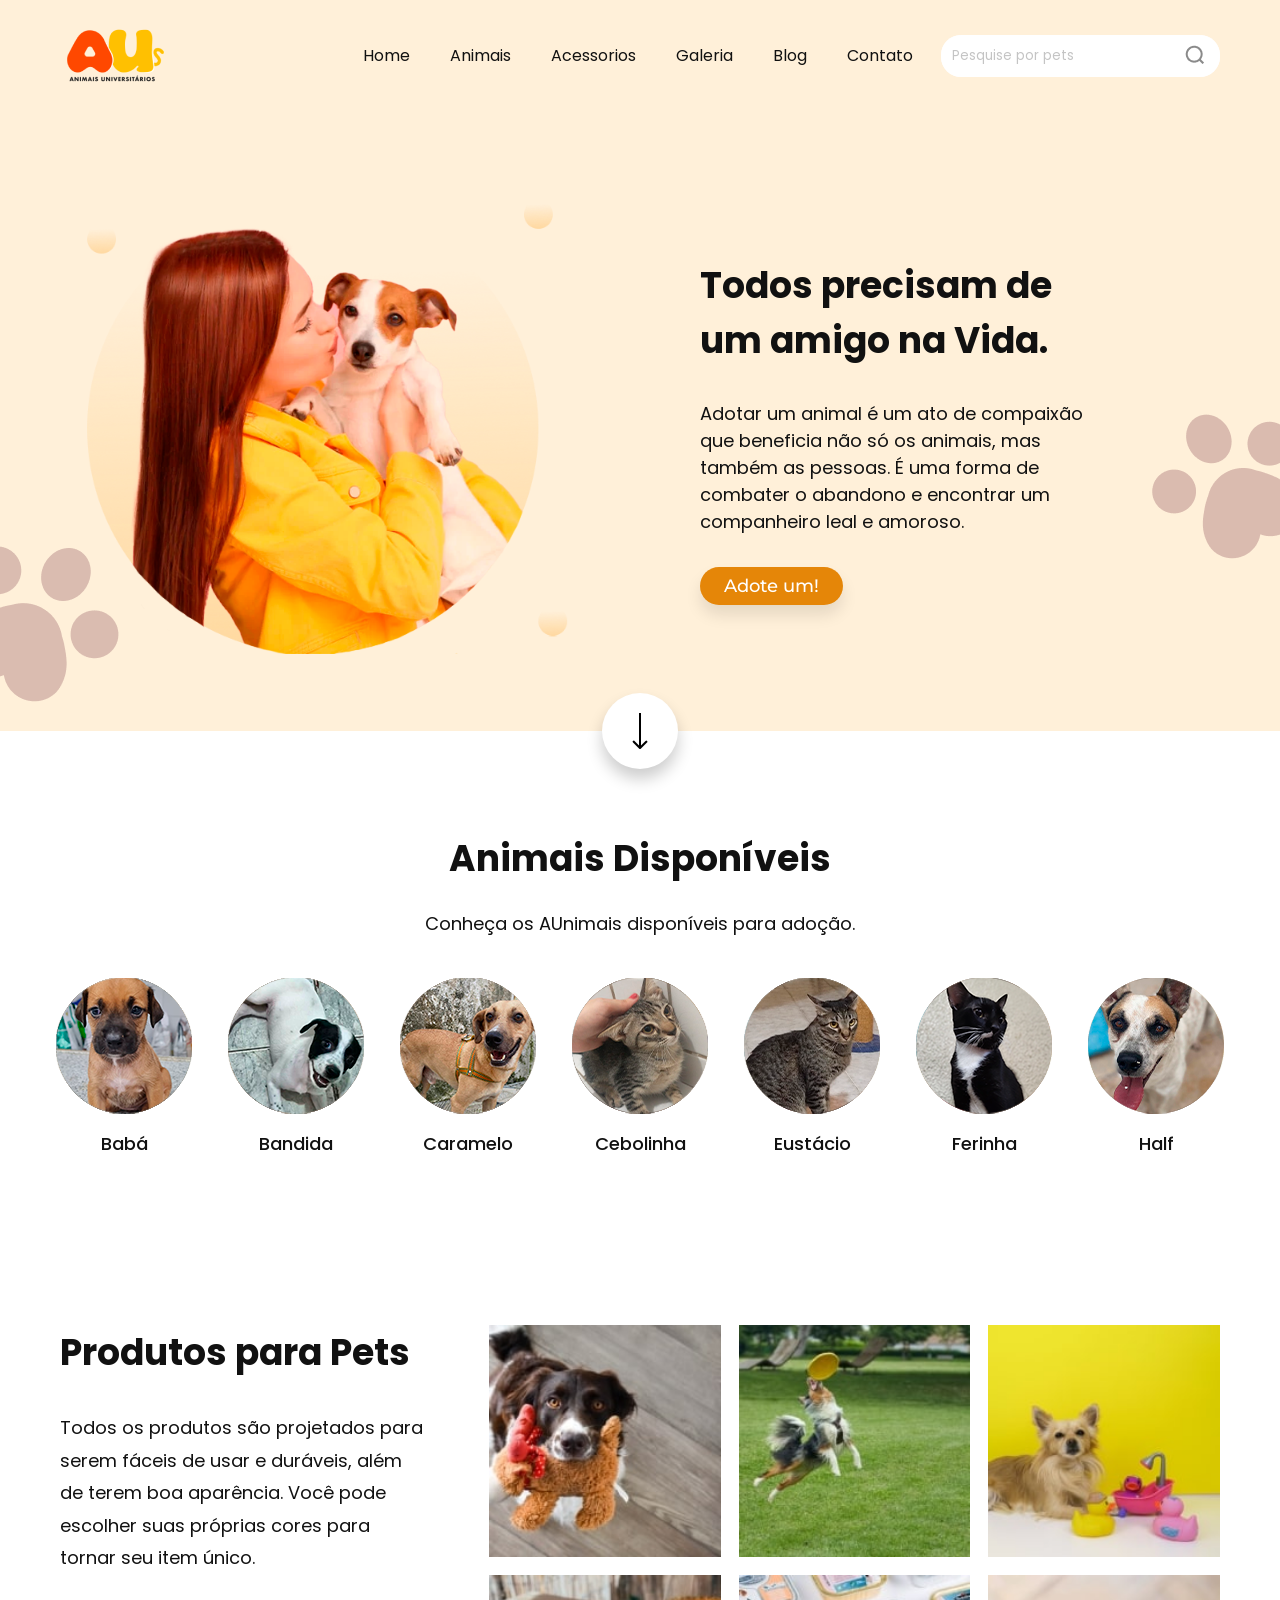
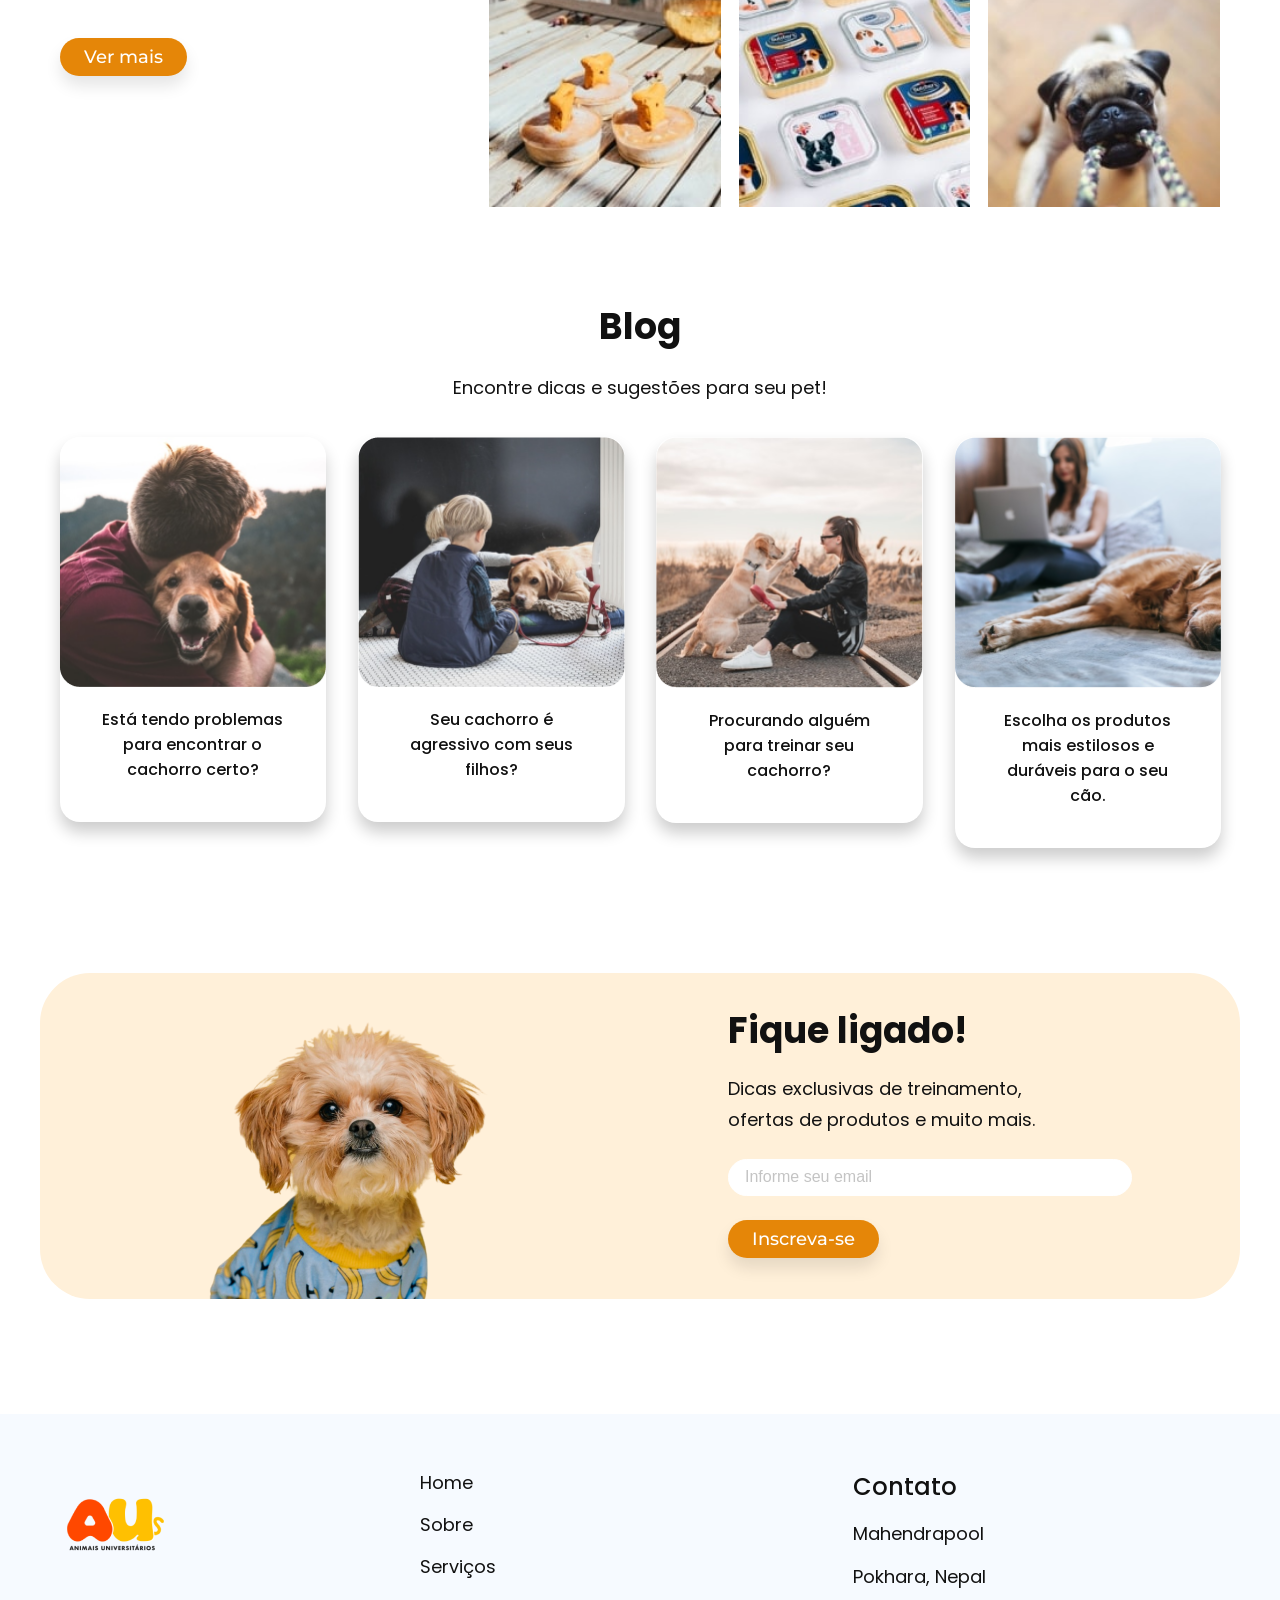
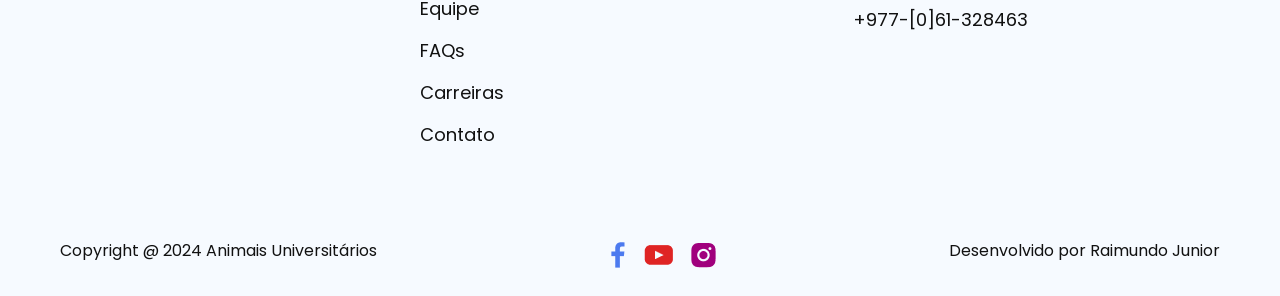
==== index.html @ ea96d827 "subindo site" ====
<!DOCTYPE html>
<html lang="pt-br">

<head>
  <meta charset="UTF-8">
  <meta name="viewport" content="width=device-width, initial-scale=1.0">
  <link rel="stylesheet" href="https://cdnjs.cloudflare.com/ajax/libs/animate.css/4.1.1/animate.min.css" />
  <link rel="preconnect" href="https://fonts.googleapis.com">
  <link rel="preconnect" href="https://fonts.gstatic.com" crossorigin>
  <link href="https://fonts.googleapis.com/css2?family=Poppins:wght@400;500;700&display=swap" rel="stylesheet">
  <link href="https://fonts.googleapis.com/css2?family=Montserrat:wght@500&display=swap" rel="stylesheet">
  <link rel="stylesheet" href="css/style.css">
  <title>AU - Animais Universitarios</title>
</head>

<body>
  <header class="header-bg">
    <div class="header container">
      <a href="">
        <img title="Imagem formato PNG" src="./images/au 1.png" alt="">
      </a>
      <nav class="menu">
        <ul>
          <li class="pr"><a href="http://">Home</a></li>
          <li class="pr"><a href="#animais-lista">Animais</a></li>
          <li class="pr"><a href="#produtos">Acessorios</a></li>
          <li class="pr"><a href="./paginas/galeria.html">Galeria</a></li>
          <li class="pr"><a href="#blog">Blog</a></li>
          <li class=" pr"><a href="#email">Contato</a></li>
        </ul>
        <div class="pesquisa">
          <form action="">
            <input class="pr" type="text" name="pesquisa" placeholder="Pesquise por pets">
          </form>
        </div>
      </nav>

    </div>
  </header>

  <main class="introducao-bg">
    <div class="introducao container">
      <picture>
        <img title="Imagem formato PNG" src="./images/dog1.png" alt="">
      </picture>
      <div class="introducao-conteudo">
        <h1 class="pb">Todos precisam de um amigo na Vida.</h1>
        <p class="pr">Adotar um animal é um ato de compaixão que beneficia não só os animais, mas também as pessoas. É uma forma de combater o abandono e encontrar um companheiro leal e amoroso.
        </p>
        <button class="botao">Adote um!</button>
      </div>
    </div>
    <img title="Imagem formato PNG" class="imagem-decorativa img1" src="./images/pata-esquerda.png" alt="">
    <img title="Imagem formato PNG" class="imagem-decorativa img2" src="./images/pata-direita.png" alt="">

    <div class="seta">
      <img src="./images/seta.png" alt="">
    </div>
  </main>

  <article id="animais-lista" class="animais-lista">
    <h2 class="pb">Animais Disponíveis</h2>
    <p class="pr">Conheça os AUnimais disponíveis para adoção.</p>
    <ul class="animais-lista-itens">
      <li class="hvr-grow">
        <img title="Imagem formato PNG" src="./images/animais/baba.png" alt="">
        <p class="pm">Babá</p>
      </li>
      <li class="hvr-grow">
        <img title="Imagem formato PNG" src="./images/animais/bandida.png" alt="">
        <p class="pm">Bandida</p>
      </li>
      <li class="hvr-grow">
        <img title="Imagem formato PNG" src="./images/animais/caramelo.png" alt="">
        <p class="pm">Caramelo</p>
      </li>
      <li class="hvr-grow">
        <img title="Imagem formato PNG" src="./images/animais/cebolinha.png" alt="">
        <p class="pm">Cebolinha</p>
      </li>
      <li class="hvr-grow">
        <img title="Imagem formato PNG" src="./images/animais/eustacio.png" alt="">
        <p class="pm">Eustácio</p>
      </li>
      <li class="hvr-grow">
        <img title="Imagem formato PNG" src="./images/animais/ferinha.png" alt="">
        <p class="pm">Ferinha</p>
      </li>
      <li class="hvr-grow">
        <img title="Imagem formato PNG" src="./images/animais/half.png" alt="">
        <p class="pm">Half</p>
      </li>
    </ul>
  </article>

  <article id="produtos" class="produtos container">
    <div class="produtos-conteudo">
      <h2 class="pb">Produtos para Pets</h2>
      <p class="pr">
        Todos os produtos são projetados para serem fáceis de usar e duráveis, além de terem boa aparência. Você pode escolher suas próprias cores para tornar seu item único.</p>
      <button class="botao">Ver mais</button>
    </div>
    <div class="produtos-imagens">
      <ul>
        <li><img title="Imagem formato JPG" src="./images/produtos/produto1.jpg" alt=""></li>
        <li><img title="Imagem formato JPG" src="./images/produtos/produto2.jpg" alt=""></li>
        <li><img title="Imagem formato JPG" src="./images/produtos/produto3.jpg" alt=""></li>
        <li><img title="Imagem formato JPG" src="./images/produtos/produto4.jpg" alt=""></li>
        <li><img title="Imagem formato JPG" src="./images/produtos/produto5.jpg" alt=""></li>
        <li><img title="Imagem formato JPG" src="./images/produtos/produto6.jpg" alt=""></li>
      </ul>
    </div>
  </article>

  <section id="blog" class="blog container">
    <h2 class="pb">Blog</h2>
    <p class="pr">Encontre dicas e sugestões para seu pet!</p>
    <ul class="blog-itens">
      <li class="hvr-grow"><img title="Imagem formato PNG" src="./images/blog/blog1.png" alt="">
        <p class="pm">
          Está tendo problemas para encontrar o cachorro certo?</p>
      </li>
      <li class="hvr-grow"><img title="Imagem formato PNG" src="./images/blog/blog2.png" alt="">
        <p class="pm">Seu cachorro é agressivo com seus filhos?</p>
      </li>
      <li class="hvr-grow"><img title="Imagem formato PNG" src="./images/blog/blog3.png" alt="">
        <p class="pm">Procurando alguém para treinar seu cachorro?</p>
      </li>
      <li class="hvr-grow"><img title="Imagem formato PNG" src="./images/blog/blog4.png" alt="">
        <p class="pm">Escolha os produtos mais estilosos e duráveis ​​para o seu cão.</p>
      </li>
    </ul>
  </section>

  <section id="email" class="email container">
    <div class="email-conteudo">
      <div class="email-imagem">
        <img title="Imagem formato PNG" src="./images/dog-email.png" alt="">
      </div>
      <div class="email-cadastro">
        <h2 class="pb">
          Fique ligado!</h2>
        <p class="pr">Dicas exclusivas de treinamento, ofertas de produtos e muito mais.</p>
        <input type="email" name="" id="" placeholder="Informe seu email">
        <button class="botao">Inscreva-se</button>
      </div>
    </div>
  </section>

  <footer class="footer-bg">
    <div class="footer container">
      <div class="footer-conteudo">
        <a href="./"><img title="Imagem formato PNG" src="./images/au 1.png" alt=""></a>
        <div class="informacoes">
          <ul class="pr">
            <li><a href="">Home</a></li>
            <li><a href="">Sobre</a></li>
            <li><a href="">Serviços</a></li>
            <li><a href="">Equipe</a></li>
            <li><a href="">FAQs</a></li>
            <li><a href="">Carreiras</a></li>
            <li><a href="">Contato</a></li>
          </ul>
        </div>
        <div class="contato">
          <h2 class="pm">Contato</h2>
          <ul class="pr">
            <li>
              <p>Mahendrapool</p>
            </li>
            <li>
              <p>Pokhara, Nepal</p>
            </li>
            <li>
              <p>+977-[0]61-328463</p>
            </li>
          </ul>
        </div>
      </div>
      <div class="footer-dados">
        <p class="pr">Copyright @ 2024 Animais Universitários</p>
        <ul>
          <li><a href="https://www.facebook.com/animaisuniversitarios/" target="_blank"><img title="Imagem formato PNG" src="./images/redes/facebook.png" alt=""></a></li>
          <li><a href="https://www.youtube.com/watch?v=iiWk2BZzDz4" target="_blank"><img title="Imagem formato PNG" src="./images/redes/youtube.png" alt=""></a></li>
          <li><a href="https://www.instagram.com/animaisuniversitarios/?hl=pt-br" target="_blank"><img title="Imagem formato PNG" src="./images/redes/instagram.png" alt=""></a></li>
        </ul>
        <p class="pr">Desenvolvido por <a href="https://github.com/juniorod99/">Raimundo Junior</a></p>
      </div>
    </div>
  </footer>

</body>

</html>
---- css/style.css ----
@import "./global/header.css";
@import "./global/global.css";
@import "./global/footer.css";
@import "./utilidades/tipografia.css";
@import "./utilidades/componentes.css";
@import "./home/introducao.css";
@import "./animais/animais-lista.css";
@import "./home/produtos.css";
@import "./home/blog.css";
@import "./home/email.css";
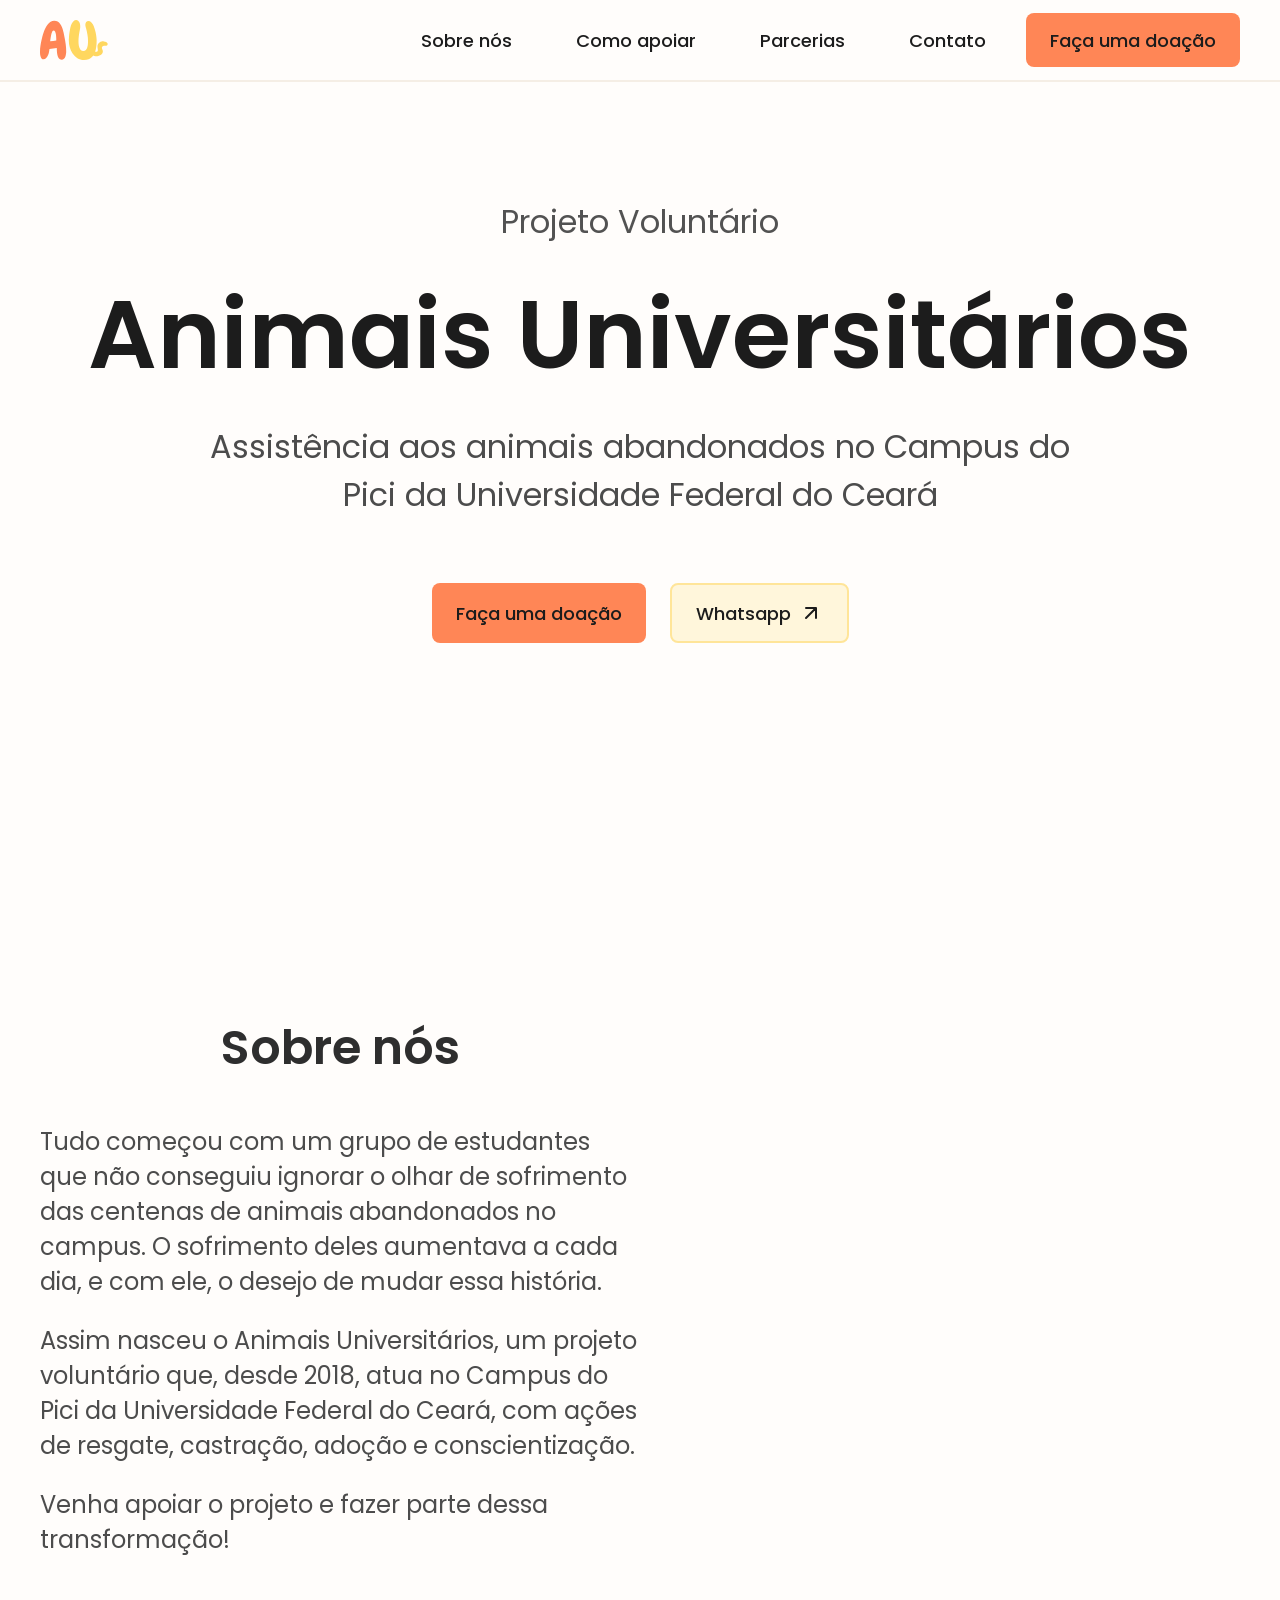
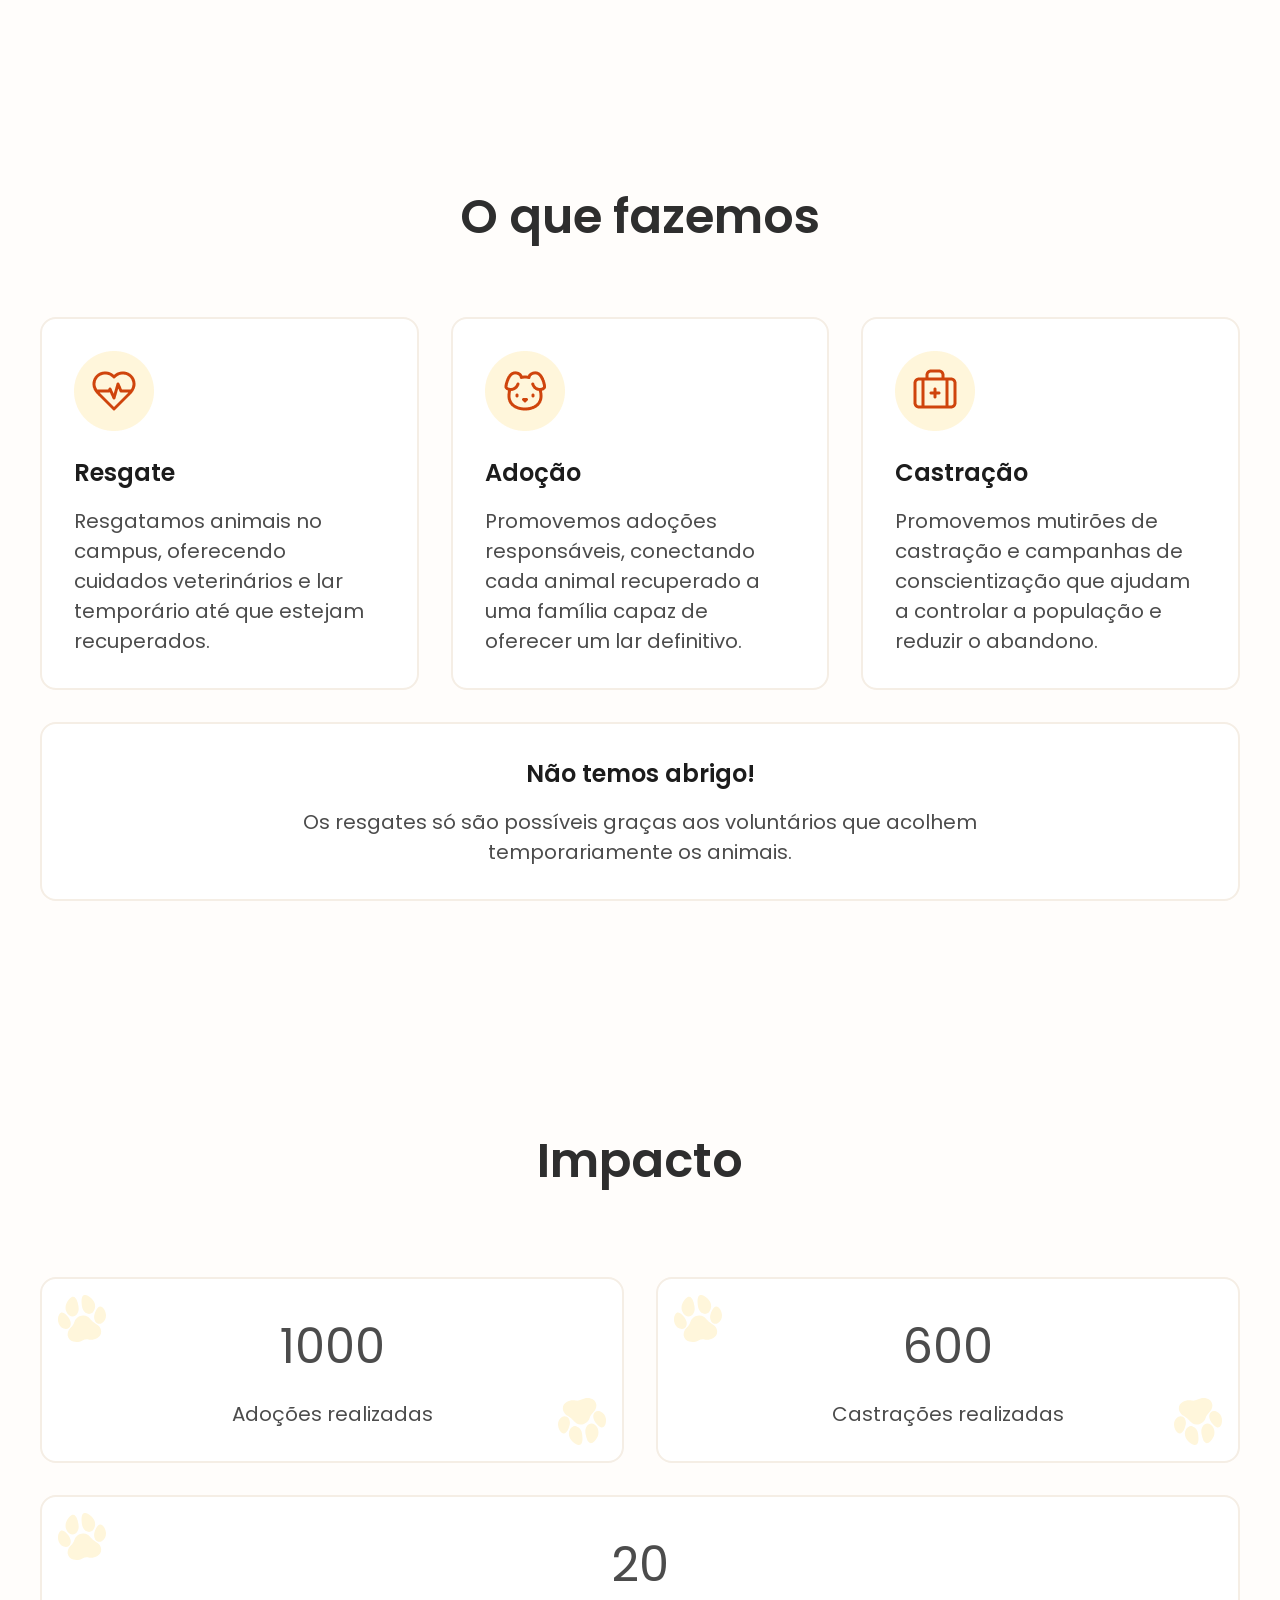
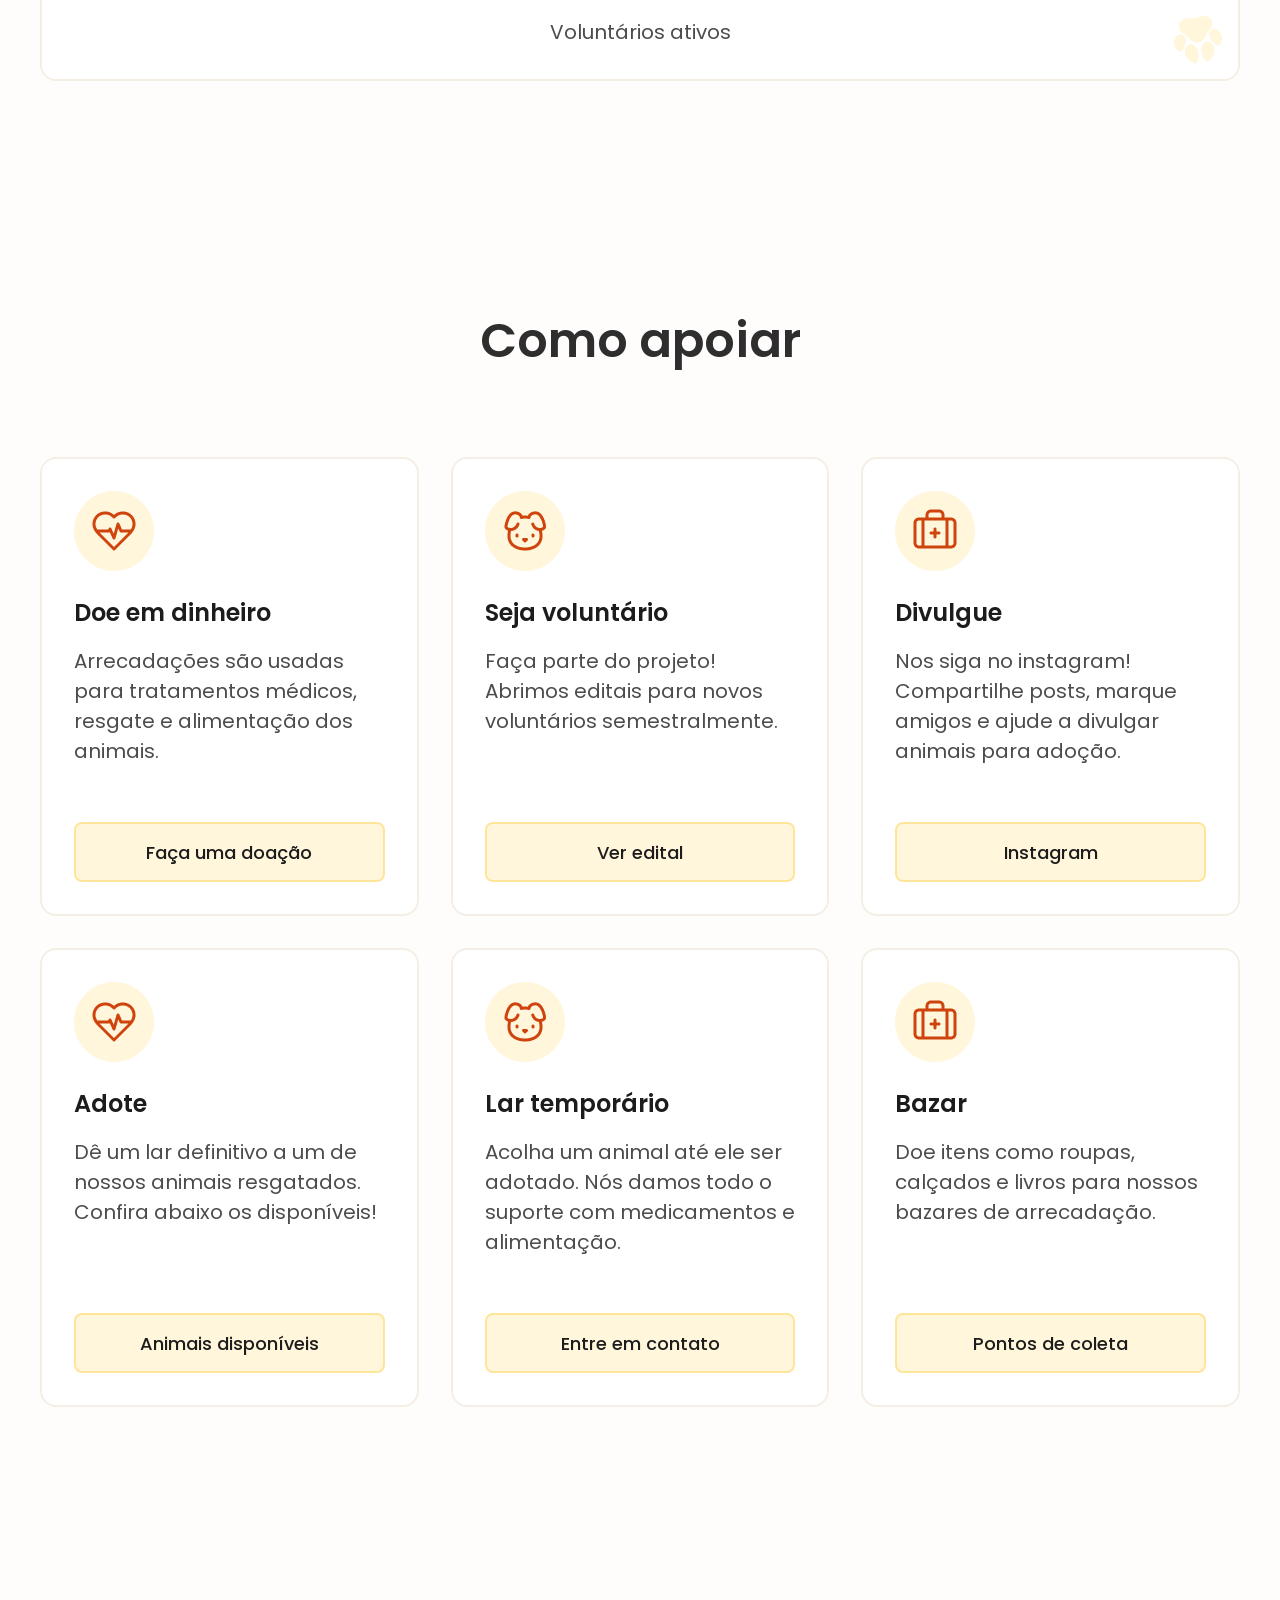
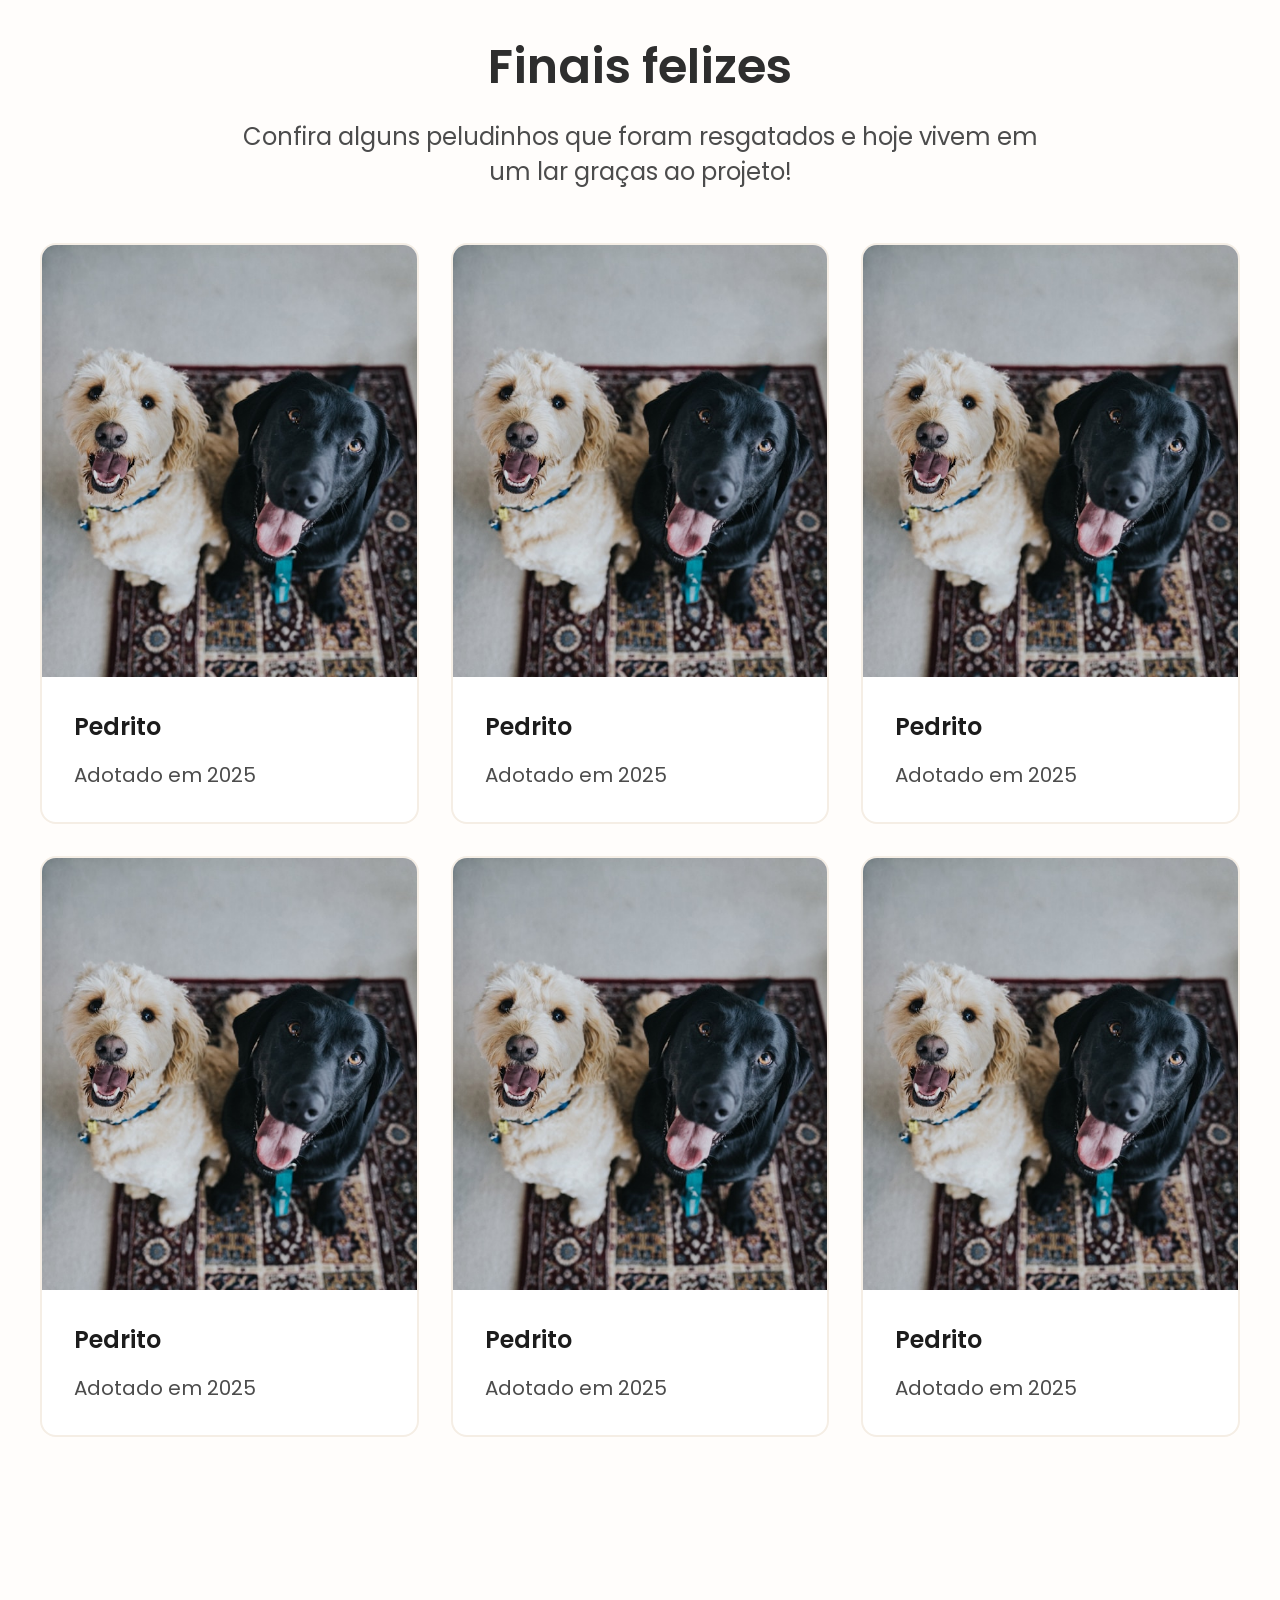
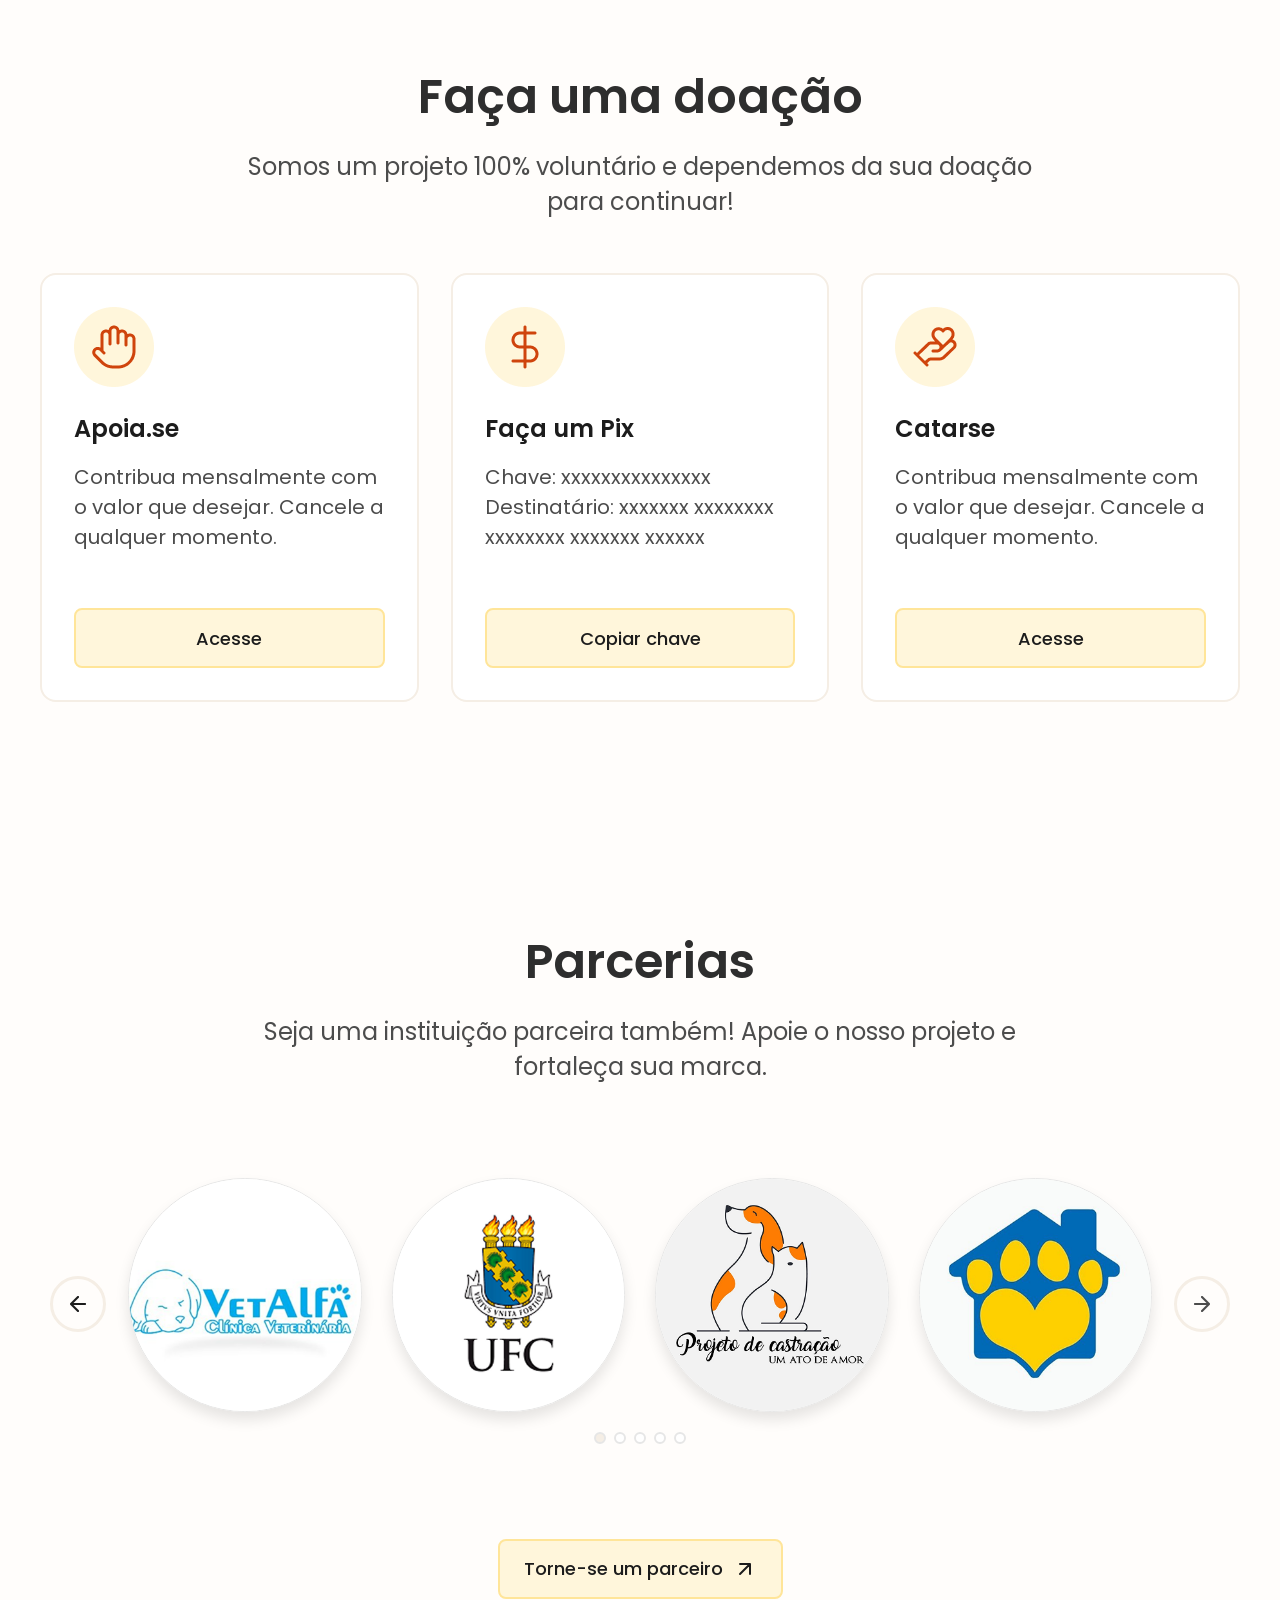
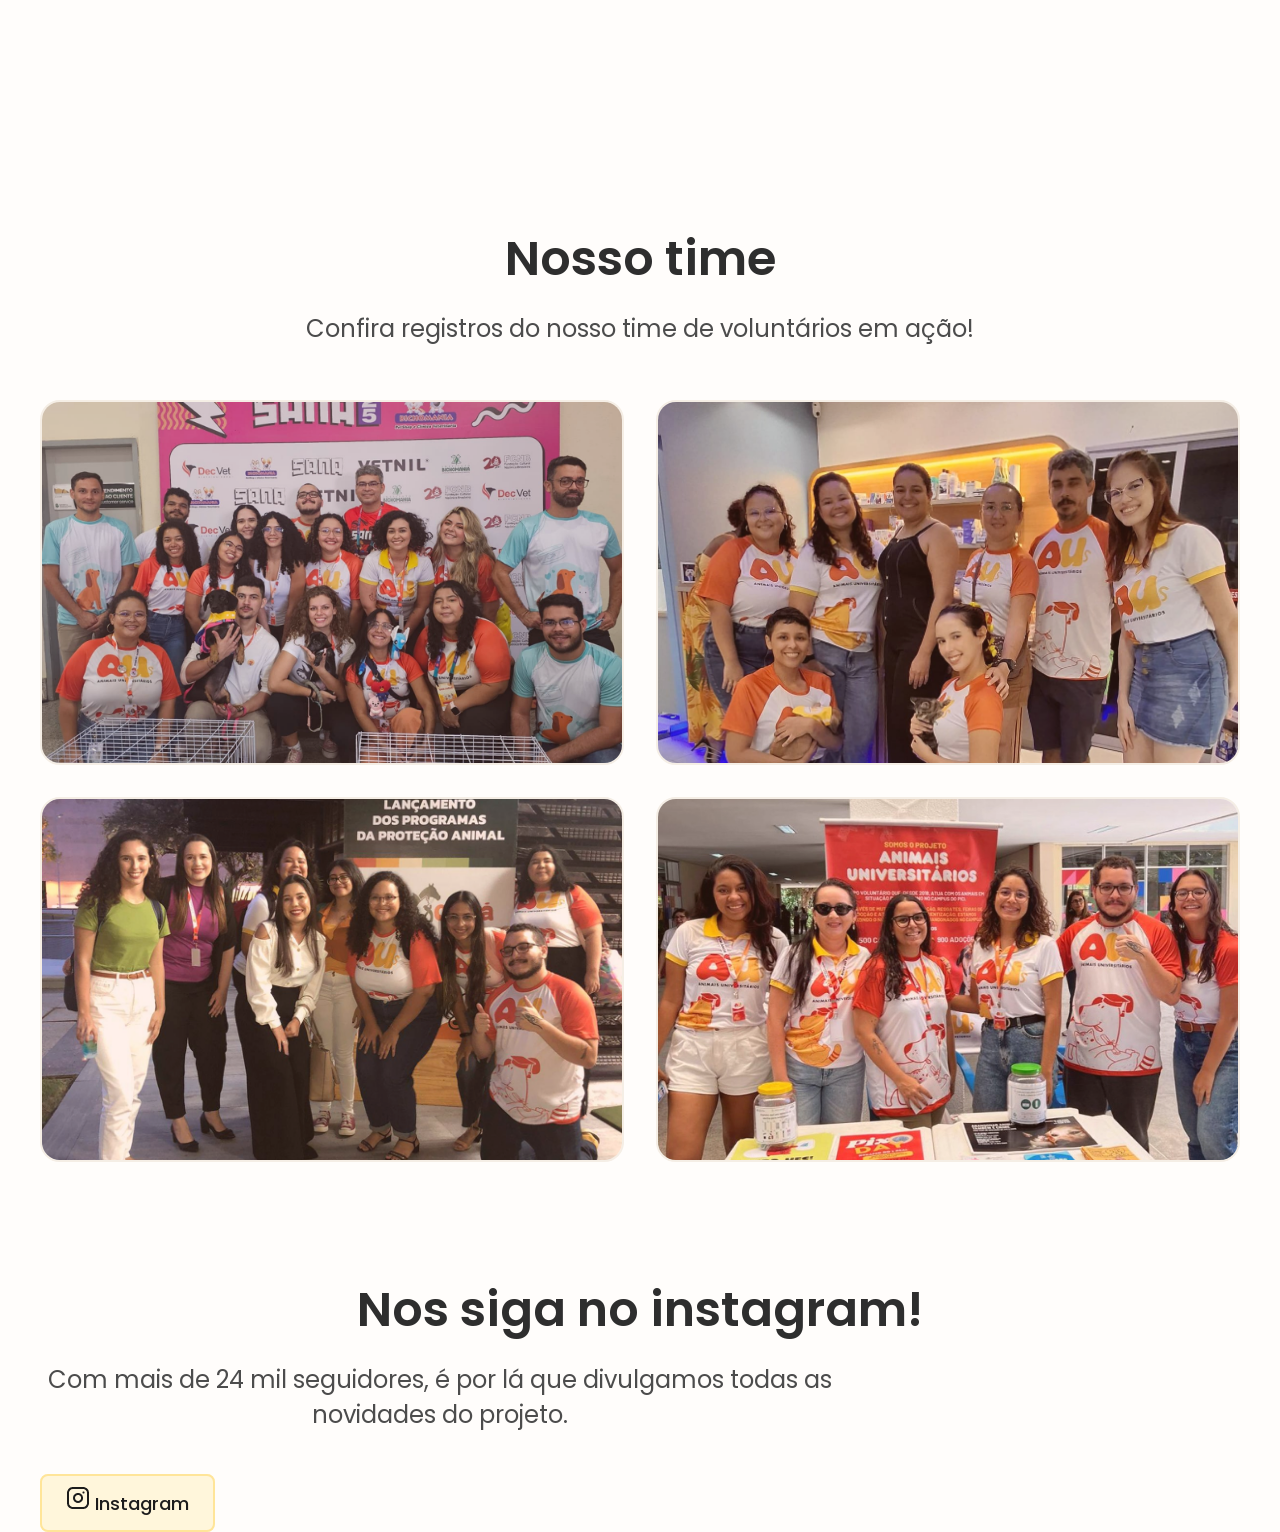
==== commit 77f124ce: "Primeiro commit" ====
--- a/index.html
+++ b/index.html
@@ -1,194 +1,472 @@
-<!DOCTYPE html>
-<html lang="pt-br">
-
-<head>
-  <meta charset="UTF-8">
-  <meta name="viewport" content="width=device-width, initial-scale=1.0">
-  <link rel="stylesheet" href="https://cdnjs.cloudflare.com/ajax/libs/animate.css/4.1.1/animate.min.css" />
-  <link rel="preconnect" href="https://fonts.googleapis.com">
-  <link rel="preconnect" href="https://fonts.gstatic.com" crossorigin>
-  <link href="https://fonts.googleapis.com/css2?family=Poppins:wght@400;500;700&display=swap" rel="stylesheet">
-  <link href="https://fonts.googleapis.com/css2?family=Montserrat:wght@500&display=swap" rel="stylesheet">
-  <link rel="stylesheet" href="css/style.css">
-  <title>AU - Animais Universitarios</title>
-</head>
-
-<body>
-  <header class="header-bg">
-    <div class="header container">
-      <a href="">
-        <img title="Imagem formato PNG" src="./images/au 1.png" alt="">
-      </a>
-      <nav class="menu">
-        <ul>
-          <li class="pr"><a href="http://">Home</a></li>
-          <li class="pr"><a href="#animais-lista">Animais</a></li>
-          <li class="pr"><a href="#produtos">Acessorios</a></li>
-          <li class="pr"><a href="./paginas/galeria.html">Galeria</a></li>
-          <li class="pr"><a href="#blog">Blog</a></li>
-          <li class=" pr"><a href="#email">Contato</a></li>
-        </ul>
-        <div class="pesquisa">
-          <form action="">
-            <input class="pr" type="text" name="pesquisa" placeholder="Pesquise por pets">
-          </form>
-        </div>
-      </nav>
-
-    </div>
-  </header>
-
-  <main class="introducao-bg">
-    <div class="introducao container">
-      <picture>
-        <img title="Imagem formato PNG" src="./images/dog1.png" alt="">
-      </picture>
-      <div class="introducao-conteudo">
-        <h1 class="pb">Todos precisam de um amigo na Vida.</h1>
-        <p class="pr">Adotar um animal é um ato de compaixão que beneficia não só os animais, mas também as pessoas. É uma forma de combater o abandono e encontrar um companheiro leal e amoroso.
-        </p>
-        <button class="botao">Adote um!</button>
-      </div>
-    </div>
-    <img title="Imagem formato PNG" class="imagem-decorativa img1" src="./images/pata-esquerda.png" alt="">
-    <img title="Imagem formato PNG" class="imagem-decorativa img2" src="./images/pata-direita.png" alt="">
-
-    <div class="seta">
-      <img src="./images/seta.png" alt="">
-    </div>
-  </main>
-
-  <article id="animais-lista" class="animais-lista">
-    <h2 class="pb">Animais Disponíveis</h2>
-    <p class="pr">Conheça os AUnimais disponíveis para adoção.</p>
-    <ul class="animais-lista-itens">
-      <li class="hvr-grow">
-        <img title="Imagem formato PNG" src="./images/animais/baba.png" alt="">
-        <p class="pm">Babá</p>
-      </li>
-      <li class="hvr-grow">
-        <img title="Imagem formato PNG" src="./images/animais/bandida.png" alt="">
-        <p class="pm">Bandida</p>
-      </li>
-      <li class="hvr-grow">
-        <img title="Imagem formato PNG" src="./images/animais/caramelo.png" alt="">
-        <p class="pm">Caramelo</p>
-      </li>
-      <li class="hvr-grow">
-        <img title="Imagem formato PNG" src="./images/animais/cebolinha.png" alt="">
-        <p class="pm">Cebolinha</p>
-      </li>
-      <li class="hvr-grow">
-        <img title="Imagem formato PNG" src="./images/animais/eustacio.png" alt="">
-        <p class="pm">Eustácio</p>
-      </li>
-      <li class="hvr-grow">
-        <img title="Imagem formato PNG" src="./images/animais/ferinha.png" alt="">
-        <p class="pm">Ferinha</p>
-      </li>
-      <li class="hvr-grow">
-        <img title="Imagem formato PNG" src="./images/animais/half.png" alt="">
-        <p class="pm">Half</p>
-      </li>
-    </ul>
-  </article>
-
-  <article id="produtos" class="produtos container">
-    <div class="produtos-conteudo">
-      <h2 class="pb">Produtos para Pets</h2>
-      <p class="pr">
-        Todos os produtos são projetados para serem fáceis de usar e duráveis, além de terem boa aparência. Você pode escolher suas próprias cores para tornar seu item único.</p>
-      <button class="botao">Ver mais</button>
-    </div>
-    <div class="produtos-imagens">
-      <ul>
-        <li><img title="Imagem formato JPG" src="./images/produtos/produto1.jpg" alt=""></li>
-        <li><img title="Imagem formato JPG" src="./images/produtos/produto2.jpg" alt=""></li>
-        <li><img title="Imagem formato JPG" src="./images/produtos/produto3.jpg" alt=""></li>
-        <li><img title="Imagem formato JPG" src="./images/produtos/produto4.jpg" alt=""></li>
-        <li><img title="Imagem formato JPG" src="./images/produtos/produto5.jpg" alt=""></li>
-        <li><img title="Imagem formato JPG" src="./images/produtos/produto6.jpg" alt=""></li>
-      </ul>
-    </div>
-  </article>
-
-  <section id="blog" class="blog container">
-    <h2 class="pb">Blog</h2>
-    <p class="pr">Encontre dicas e sugestões para seu pet!</p>
-    <ul class="blog-itens">
-      <li class="hvr-grow"><img title="Imagem formato PNG" src="./images/blog/blog1.png" alt="">
-        <p class="pm">
-          Está tendo problemas para encontrar o cachorro certo?</p>
-      </li>
-      <li class="hvr-grow"><img title="Imagem formato PNG" src="./images/blog/blog2.png" alt="">
-        <p class="pm">Seu cachorro é agressivo com seus filhos?</p>
-      </li>
-      <li class="hvr-grow"><img title="Imagem formato PNG" src="./images/blog/blog3.png" alt="">
-        <p class="pm">Procurando alguém para treinar seu cachorro?</p>
-      </li>
-      <li class="hvr-grow"><img title="Imagem formato PNG" src="./images/blog/blog4.png" alt="">
-        <p class="pm">Escolha os produtos mais estilosos e duráveis ​​para o seu cão.</p>
-      </li>
-    </ul>
-  </section>
-
-  <section id="email" class="email container">
-    <div class="email-conteudo">
-      <div class="email-imagem">
-        <img title="Imagem formato PNG" src="./images/dog-email.png" alt="">
-      </div>
-      <div class="email-cadastro">
-        <h2 class="pb">
-          Fique ligado!</h2>
-        <p class="pr">Dicas exclusivas de treinamento, ofertas de produtos e muito mais.</p>
-        <input type="email" name="" id="" placeholder="Informe seu email">
-        <button class="botao">Inscreva-se</button>
-      </div>
-    </div>
-  </section>
-
-  <footer class="footer-bg">
-    <div class="footer container">
-      <div class="footer-conteudo">
-        <a href="./"><img title="Imagem formato PNG" src="./images/au 1.png" alt=""></a>
-        <div class="informacoes">
-          <ul class="pr">
-            <li><a href="">Home</a></li>
-            <li><a href="">Sobre</a></li>
-            <li><a href="">Serviços</a></li>
-            <li><a href="">Equipe</a></li>
-            <li><a href="">FAQs</a></li>
-            <li><a href="">Carreiras</a></li>
-            <li><a href="">Contato</a></li>
-          </ul>
-        </div>
-        <div class="contato">
-          <h2 class="pm">Contato</h2>
-          <ul class="pr">
-            <li>
-              <p>Mahendrapool</p>
-            </li>
-            <li>
-              <p>Pokhara, Nepal</p>
-            </li>
-            <li>
-              <p>+977-[0]61-328463</p>
-            </li>
-          </ul>
-        </div>
-      </div>
-      <div class="footer-dados">
-        <p class="pr">Copyright @ 2024 Animais Universitários</p>
-        <ul>
-          <li><a href="https://www.facebook.com/animaisuniversitarios/" target="_blank"><img title="Imagem formato PNG" src="./images/redes/facebook.png" alt=""></a></li>
-          <li><a href="https://www.youtube.com/watch?v=iiWk2BZzDz4" target="_blank"><img title="Imagem formato PNG" src="./images/redes/youtube.png" alt=""></a></li>
-          <li><a href="https://www.instagram.com/animaisuniversitarios/?hl=pt-br" target="_blank"><img title="Imagem formato PNG" src="./images/redes/instagram.png" alt=""></a></li>
-        </ul>
-        <p class="pr">Desenvolvido por <a href="https://github.com/juniorod99/">Raimundo Junior</a></p>
-      </div>
-    </div>
-  </footer>
-
-</body>
-
-</html>+<!doctype html>
+<html lang="pt-br">
+  <head>
+    <meta charset="UTF-8" />
+    <meta name="viewport" content="width=device-width, initial-scale=1.0" />
+    <link rel="stylesheet" href="src/css/style.css" />
+    <link
+      rel="stylesheet"
+      href="https://cdn.jsdelivr.net/npm/swiper@11/swiper-bundle.min.css"
+    />
+    <title>AU Site</title>
+  </head>
+  <body>
+    <header id="header_bg">
+      <div class="header container">
+        <nav id="navbar">
+          <img src="src/images/logo.svg" alt="" />
+
+          <ul id="nav_list">
+            <li class="nav_item"><a href="">Sobre nós</a></li>
+            <li class="nav_item"><a href="">Como apoiar</a></li>
+            <li class="nav_item"><a href="">Parcerias</a></li>
+            <li class="nav_item"><a href="">Contato</a></li>
+            <li class="nav_item"><a href="">Faça uma doação</a></li>
+          </ul>
+
+          <button id="mobile_btn">
+            <span id="hamburguer"></span>
+          </button>
+        </nav>
+      </div>
+    </header>
+
+    <main id="content">
+      <section id="home">
+        <div id="cta">
+          <p class="subtitle">Projeto Voluntário</p>
+          <h1 class="cta_title">Animais Universitários</h1>
+          <p class="description">
+            Assistência aos animais abandonados no Campus do Pici da
+            Universidade Federal do Ceará
+          </p>
+
+          <div id="cta_buttons">
+            <a href="#" class="btn_default">Faça uma doação</a>
+            <a href="#" class="btn_default v2">
+              <span>Whatsapp</span>
+              <img src="src/images/arrow-up-right.svg" alt="" />
+            </a>
+          </div>
+        </div>
+      </section>
+
+      <section id="about">
+        <div class="container">
+          <div id="about_content">
+            <h2 class="section_title">Sobre nós</h2>
+            <div>
+              <p>
+                Tudo começou com um grupo de estudantes que não conseguiu
+                ignorar o olhar de sofrimento das centenas de animais
+                abandonados no campus. O sofrimento deles aumentava a cada dia,
+                e com ele, o desejo de mudar essa história.
+              </p>
+              <p>
+                Assim nasceu o Animais Universitários, um projeto voluntário
+                que, desde 2018, atua no Campus do Pici da Universidade Federal
+                do Ceará, com ações de resgate, castração, adoção e
+                conscientização.
+              </p>
+              <p>Venha apoiar o projeto e fazer parte dessa transformação!</p>
+            </div>
+          </div>
+          <div id="about_image">
+            <img src="src/images/cat.png" alt="" />
+          </div>
+        </div>
+      </section>
+
+      <section id="services">
+        <div class="container services_content">
+          <h2 class="section_title">O que fazemos</h2>
+
+          <div class="cards">
+            <div class="card">
+              <img class="card_icon" src="src/images/heart.png" alt="" />
+              <h4>Resgate</h4>
+              <p>
+                Resgatamos animais no campus, oferecendo cuidados veterinários e
+                lar temporário até que estejam recuperados.
+              </p>
+            </div>
+
+            <div class="card">
+              <img class="card_icon" src="src/images/animal.png" alt="" />
+              <h4>Adoção</h4>
+              <p>
+                Promovemos adoções responsáveis, conectando cada animal
+                recuperado a uma família capaz de oferecer um lar definitivo.
+              </p>
+            </div>
+
+            <div class="card">
+              <img class="card_icon" src="src/images/bag.png" alt="" />
+              <h4>Castração</h4>
+              <p>
+                Promovemos mutirões de castração e campanhas de conscientização
+                que ajudam a controlar a população e reduzir o abandono.
+              </p>
+            </div>
+          </div>
+
+          <div class="services_disclaimer">
+            <h4>Não temos abrigo!</h4>
+            <p>
+              Os resgates só são possíveis graças aos voluntários que acolhem
+              temporariamente os animais.
+            </p>
+          </div>
+        </div>
+      </section>
+
+      <section id="data">
+        <div class="container">
+          <div id="data_content">
+            <h2 class="section_title">Impacto</h2>
+
+            <div class="cards data_cards">
+              <div class="card data_card">
+                <span class="data_number">1000</span>
+                <p>Adoções realizadas</p>
+                <img class="paw_1" src="src/images/paw.svg" alt="" />
+                <img class="paw_2" src="src/images/paw.svg" alt="" />
+              </div>
+
+              <div class="card data_card">
+                <span class="data_number">600</span>
+                <p>Castrações realizadas</p>
+                <img class="paw_1" src="src/images/paw.svg" alt="" />
+                <img class="paw_2" src="src/images/paw.svg" alt="" />
+              </div>
+
+              <div class="card data_card">
+                <span class="data_number">20</span>
+                <p>Voluntários ativos</p>
+                <img class="paw_1" src="src/images/paw.svg" alt="" />
+                <img class="paw_2" src="src/images/paw.svg" alt="" />
+              </div>
+            </div>
+          </div>
+        </div>
+      </section>
+
+      <section id="support">
+        <div class="container">
+          <div id="support_content">
+            <h2 class="section_title">Como apoiar</h2>
+
+            <div class="support_cards">
+              <div class="cards">
+                <div class="card">
+                  <img class="card_icon" src="src/images/heart.png" alt="" />
+                  <h4>Doe em dinheiro</h4>
+                  <p>
+                    Arrecadações são usadas para tratamentos médicos, resgate e
+                    alimentação dos animais.
+                  </p>
+                  <a href="#" class="btn_default v2 btn_full">
+                    <span>Faça uma doação</span>
+                  </a>
+                </div>
+
+                <div class="card">
+                  <img class="card_icon" src="src/images/animal.png" alt="" />
+                  <h4>Seja voluntário</h4>
+                  <p>
+                    Faça parte do projeto! Abrimos editais para novos
+                    voluntários semestralmente.
+                  </p>
+                  <a href="#" class="btn_default v2 btn_full">
+                    <span>Ver edital</span>
+                  </a>
+                </div>
+
+                <div class="card">
+                  <img class="card_icon" src="src/images/bag.png" alt="" />
+                  <h4>Divulgue</h4>
+                  <p>
+                    Nos siga no instagram! Compartilhe posts, marque amigos e
+                    ajude a divulgar animais para adoção.
+                  </p>
+                  <a href="#" class="btn_default v2 btn_full">
+                    <span>Instagram</span>
+                  </a>
+                </div>
+              </div>
+              <div class="cards">
+                <div class="card">
+                  <img class="card_icon" src="src/images/heart.png" alt="" />
+                  <h4>Adote</h4>
+                  <p>
+                    Dê um lar definitivo a um de nossos animais resgatados.
+                    Confira abaixo os disponíveis!
+                  </p>
+                  <a href="#" class="btn_default v2 btn_full">
+                    <span>Animais disponíveis</span>
+                  </a>
+                </div>
+
+                <div class="card">
+                  <img class="card_icon" src="src/images/animal.png" alt="" />
+                  <h4>Lar temporário</h4>
+                  <p>
+                    Acolha um animal até ele ser adotado. Nós damos todo o
+                    suporte com medicamentos e alimentação.
+                  </p>
+                  <a href="#" class="btn_default v2 btn_full">
+                    <span>Entre em contato</span>
+                  </a>
+                </div>
+
+                <div class="card">
+                  <img class="card_icon" src="src/images/bag.png" alt="" />
+                  <h4>Bazar</h4>
+                  <p>
+                    Doe itens como roupas, calçados e livros para nossos bazares
+                    de arrecadação.
+                  </p>
+                  <a href="#" class="btn_default v2 btn_full">
+                    <span>Pontos de coleta</span>
+                  </a>
+                </div>
+              </div>
+            </div>
+          </div>
+        </div>
+      </section>
+
+      <section id="adoptions">
+        <div class="container">
+          <div id="adoptions_content">
+            <h2 class="section_title">Finais felizes</h2>
+
+            <p class="section_subtitle">
+              Confira alguns peludinhos que foram resgatados e hoje vivem em um
+              lar graças ao projeto!
+            </p>
+
+            <div class="adoption_cards">
+              <div class="cards">
+                <div class="card">
+                  <img class="card_img" src="./src/images/img.jpg" alt="" />
+                  <div class="card_text">
+                    <h4>Pedrito</h4>
+                    <p>Adotado em 2025</p>
+                  </div>
+                </div>
+
+                <div class="card">
+                  <img class="card_img" src="./src/images/img.jpg" alt="" />
+                  <div class="card_text">
+                    <h4>Pedrito</h4>
+                    <p>Adotado em 2025</p>
+                  </div>
+                </div>
+
+                <div class="card">
+                  <img class="card_img" src="./src/images/img.jpg" alt="" />
+                  <div class="card_text">
+                    <h4>Pedrito</h4>
+                    <p>Adotado em 2025</p>
+                  </div>
+                </div>
+              </div>
+
+              <div class="cards">
+                <div class="card">
+                  <img class="card_img" src="./src/images/img.jpg" alt="" />
+                  <div class="card_text">
+                    <h4>Pedrito</h4>
+                    <p>Adotado em 2025</p>
+                  </div>
+                </div>
+
+                <div class="card">
+                  <img class="card_img" src="./src/images/img.jpg" alt="" />
+                  <div class="card_text">
+                    <h4>Pedrito</h4>
+                    <p>Adotado em 2025</p>
+                  </div>
+                </div>
+
+                <div class="card">
+                  <img class="card_img" src="./src/images/img.jpg" alt="" />
+                  <div class="card_text">
+                    <h4>Pedrito</h4>
+                    <p>Adotado em 2025</p>
+                  </div>
+                </div>
+              </div>
+            </div>
+          </div>
+        </div>
+      </section>
+
+      <section id="donation">
+        <div class="container">
+          <div id="donation_content">
+            <h2 class="section_title">Faça uma doação</h2>
+            <p class="section_subtitle">
+              Somos um projeto 100% voluntário e dependemos da sua doação para
+              continuar!
+            </p>
+            <div class="donation_cards">
+              <div class="cards">
+                <div class="card">
+                  <img class="card_icon" src="src/images/apoiase.png" alt="" />
+                  <h4>Apoia.se</h4>
+                  <p>
+                    Contribua mensalmente com o valor que desejar. Cancele a
+                    qualquer momento.
+                  </p>
+                  <a href="#" class="btn_default v2 btn_full">
+                    <span>Acesse</span>
+                  </a>
+                </div>
+
+                <div class="card">
+                  <img class="card_icon" src="src/images/pix.png" alt="" />
+                  <h4>Faça um Pix</h4>
+                  <p>
+                    Chave: xxxxxxxxxxxxxxx <br />
+                    Destinatário: xxxxxxx xxxxxxxx xxxxxxxx xxxxxxx xxxxxx
+                  </p>
+                  <a href="#" class="btn_default v2 btn_full">
+                    <span>Copiar chave</span>
+                  </a>
+                </div>
+
+                <div class="card">
+                  <img class="card_icon" src="src/images/catarse.png" alt="" />
+                  <h4>Catarse</h4>
+                  <p>
+                    Contribua mensalmente com o valor que desejar. Cancele a
+                    qualquer momento.
+                  </p>
+                  <a href="#" class="btn_default v2 btn_full">
+                    <span>Acesse</span>
+                  </a>
+                </div>
+              </div>
+            </div>
+          </div>
+        </div>
+      </section>
+
+      <section id="partners">
+        <div class="container">
+          <div id="partners_content">
+            <h2 class="section_title">Parcerias</h2>
+            <p class="section_subtitle">
+              Seja uma instituição parceira também! Apoie o nosso projeto e
+              fortaleça sua marca.
+            </p>
+
+            <div class="swiper partners_swiper">
+              <div class="swiper-wrapper">
+                <div class="swiper-slide partner_slide">
+                  <img
+                    class="slide_image"
+                    src="./src/images/partners/alfa.png"
+                    alt=""
+                  />
+                </div>
+                <div class="swiper-slide partner_slide">
+                  <img
+                    class="slide_image"
+                    src="./src/images/partners/ufc.png"
+                    alt=""
+                  />
+                </div>
+                <div class="swiper-slide partner_slide">
+                  <img
+                    class="slide_image"
+                    src="./src/images/partners/castração.png"
+                    alt=""
+                  />
+                </div>
+                <div class="swiper-slide partner_slide">
+                  <img
+                    class="slide_image"
+                    src="./src/images/partners/patinhas.png"
+                    alt=""
+                  />
+                </div>
+                <div class="swiper-slide partner_slide">
+                  <img
+                    class="slide_image"
+                    src="./src/images/partners/patinhas.png"
+                    alt=""
+                  />
+                </div>
+              </div>
+
+              <div class="swiper-button-next swiper_button"></div>
+              <div class="swiper-button-prev swiper_button"></div>
+
+              <div class="swiper-pagination"></div>
+            </div>
+
+            <div class="partners_cta">
+              <a href="#" class="btn_default v2">
+                <span>Torne-se um parceiro</span>
+                <img src="src/images/arrow-up-right.svg" alt="" />
+              </a>
+            </div>
+          </div>
+        </div>
+      </section>
+
+      <section id="team">
+        <div class="container">
+          <div class="team_content">
+            <h2 class="section_title">Nosso time</h2>
+            <p class="section_subtitle">
+              Confira registros do nosso time de voluntários em ação!
+            </p>
+
+            <div class="team_galery">
+              <div class="galery_item">
+                <img src="./src/images/galery/img1.png" alt="" />
+              </div>
+
+              <div class="galery_item">
+                <img src="./src/images/galery/img2.png" alt="" />
+              </div>
+
+              <div class="galery_item">
+                <img src="./src/images/galery/img3.png" alt="" />
+              </div>
+
+              <div class="galery_item">
+                <img src="./src/images/galery/img4.png" alt="" />
+              </div>
+            </div>
+          </div>
+        </div>
+      </section>
+
+      <section id="follow">
+        <div class="container">
+          <div class="follow_content">
+            <h2 class="section_title">Nos siga no instagram!</h2>
+            <p class="section_subtitle">
+              Com mais de 24 mil seguidores, é por lá que divulgamos todas as
+              novidades do projeto.
+            </p>
+
+            <a href="#" class="btn_default v2">
+              <img src="src/images/icons/instagram.png" alt="" />
+              <span>Instagram</span>
+            </a>
+          </div>
+        </div>
+      </section>
+    </main>
+
+    <script defer src="./src/js/script.js"></script>
+    <script src="https://cdn.jsdelivr.net/npm/swiper@11/swiper-bundle.min.js"></script>
+    <script defer src="./src/js/swiper.js"></script>
+  </body>
+</html>
--- a/src/css/style.css
+++ b/src/css/style.css
@@ -0,0 +1,124 @@
+@import url("https://fonts.googleapis.com/css2?family=Poppins:ital,wght@0,100;0,200;0,300;0,400;0,500;0,600;0,700;0,800;0,900;1,100;1,200;1,300;1,400;1,500;1,600;1,700;1,800;1,900&display=swap");
+@import url("header.css ");
+@import url("home.css");
+@import url("about.css");
+@import url("services.css");
+@import url("data.css");
+@import url("support.css");
+@import url("adoptions.css");
+@import url("donation.css");
+@import url("partners.css");
+@import url("team.css");
+
+:root {
+  --primary-1: #cf440c;
+  --primary-2: #f36b34;
+  --primary-3: #ff8656;
+  --primary-4: #ffb69a;
+  --primary-5: #ffdbcc;
+
+  --secondary-1: #ffd75f;
+  --secondary-2: #ffe599;
+  --secondary-3: #ffedb8;
+  --secondary-4: #fff6db;
+
+  --dark-1: #1c1c1c;
+  --dark-2: #4c4c4c;
+  --dark-3: #b5b5b5;
+  --dark-4: #e6e6e6;
+  --dark-5: #ededed;
+
+  --neutral-1: #f5eee5;
+  --neutral-2: #fffdfb;
+  --neutral-3: #ffffff;
+}
+
+* {
+  font-family: "Poppins", sans-serif;
+  margin: 0;
+  padding: 0;
+  box-sizing: border-box;
+}
+
+html {
+  scroll-behavior: smooth;
+}
+
+body {
+  background-color: var(--neutral-2);
+}
+
+button {
+  background-color: transparent;
+  border: none;
+  cursor: pointer;
+}
+
+.container {
+  max-width: 1440px;
+  padding-left: 40px;
+  padding-right: 40px;
+  box-sizing: border-box;
+  margin-left: auto;
+  margin-right: auto;
+}
+
+.btn_default {
+  background-color: #ccc;
+  padding: 14.5px 24px;
+  border-radius: 8px;
+  font-size: 1.125rem;
+  font-weight: 500;
+  text-decoration: none;
+  color: var(--dark-1);
+  background-color: var(--primary-3);
+  transition: 0.3s;
+}
+
+.btn_default:hover {
+  background-color: var(--primary-2);
+}
+
+.btn_default.v2 {
+  background-color: var(--secondary-4);
+  border: 2px solid var(--secondary-2);
+}
+
+.btn_default.v2:hover {
+  background-color: var(--secondary-3);
+  border-color: var(--secondary-1);
+}
+
+.btn_full {
+  width: 100%;
+  text-align: center;
+  margin-top: auto;
+}
+
+.section_title {
+  font-size: 3rem;
+  font-weight: 600;
+  color: #2e2e2e;
+  margin-bottom: 16px;
+  text-align: center;
+}
+
+.section_subtitle {
+  margin-bottom: 54px;
+  max-width: 800px;
+  font-size: 24px;
+  font-weight: 400;
+  color: var(--dark-2);
+  text-align: center;
+}
+
+@media screen and (max-width: 600px) {
+  .container {
+    padding-left: 20px;
+    padding-right: 20px;
+  }
+
+  .title {
+    font-size: 2rem;
+  }
+}
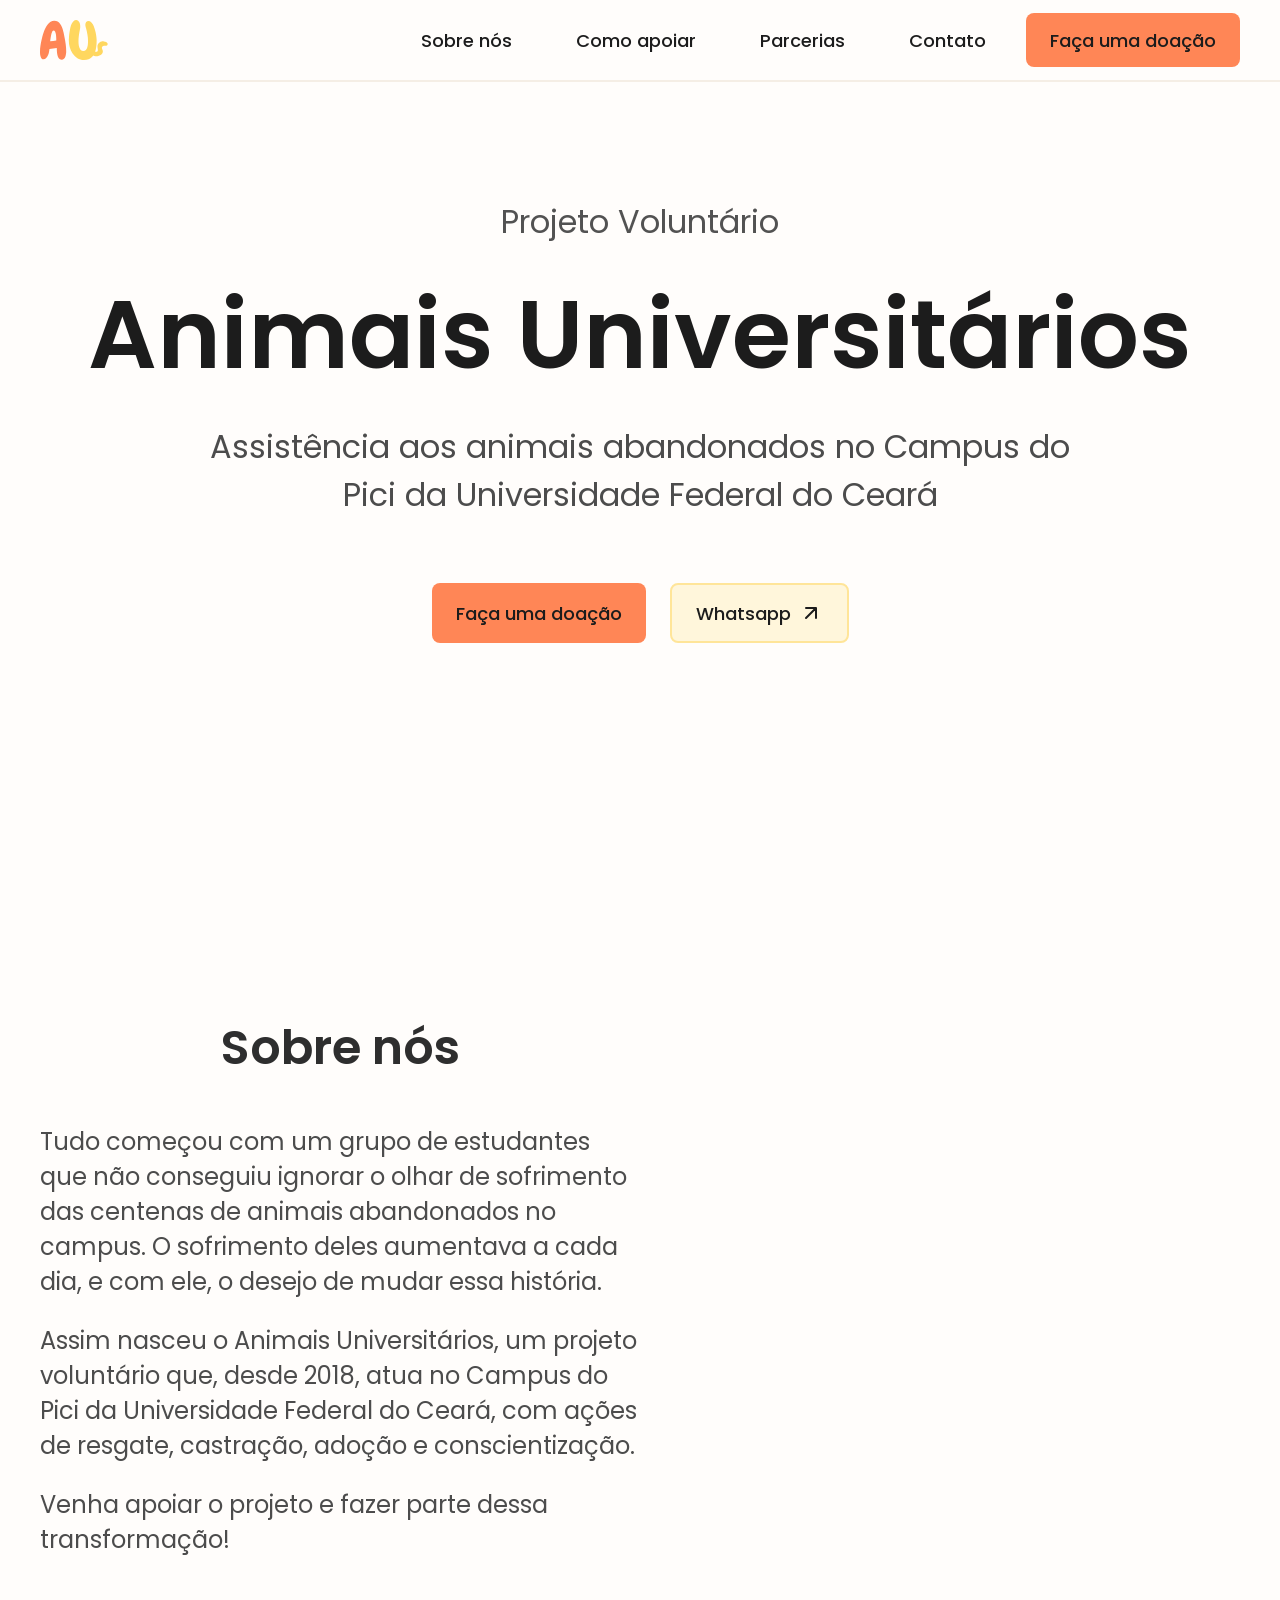
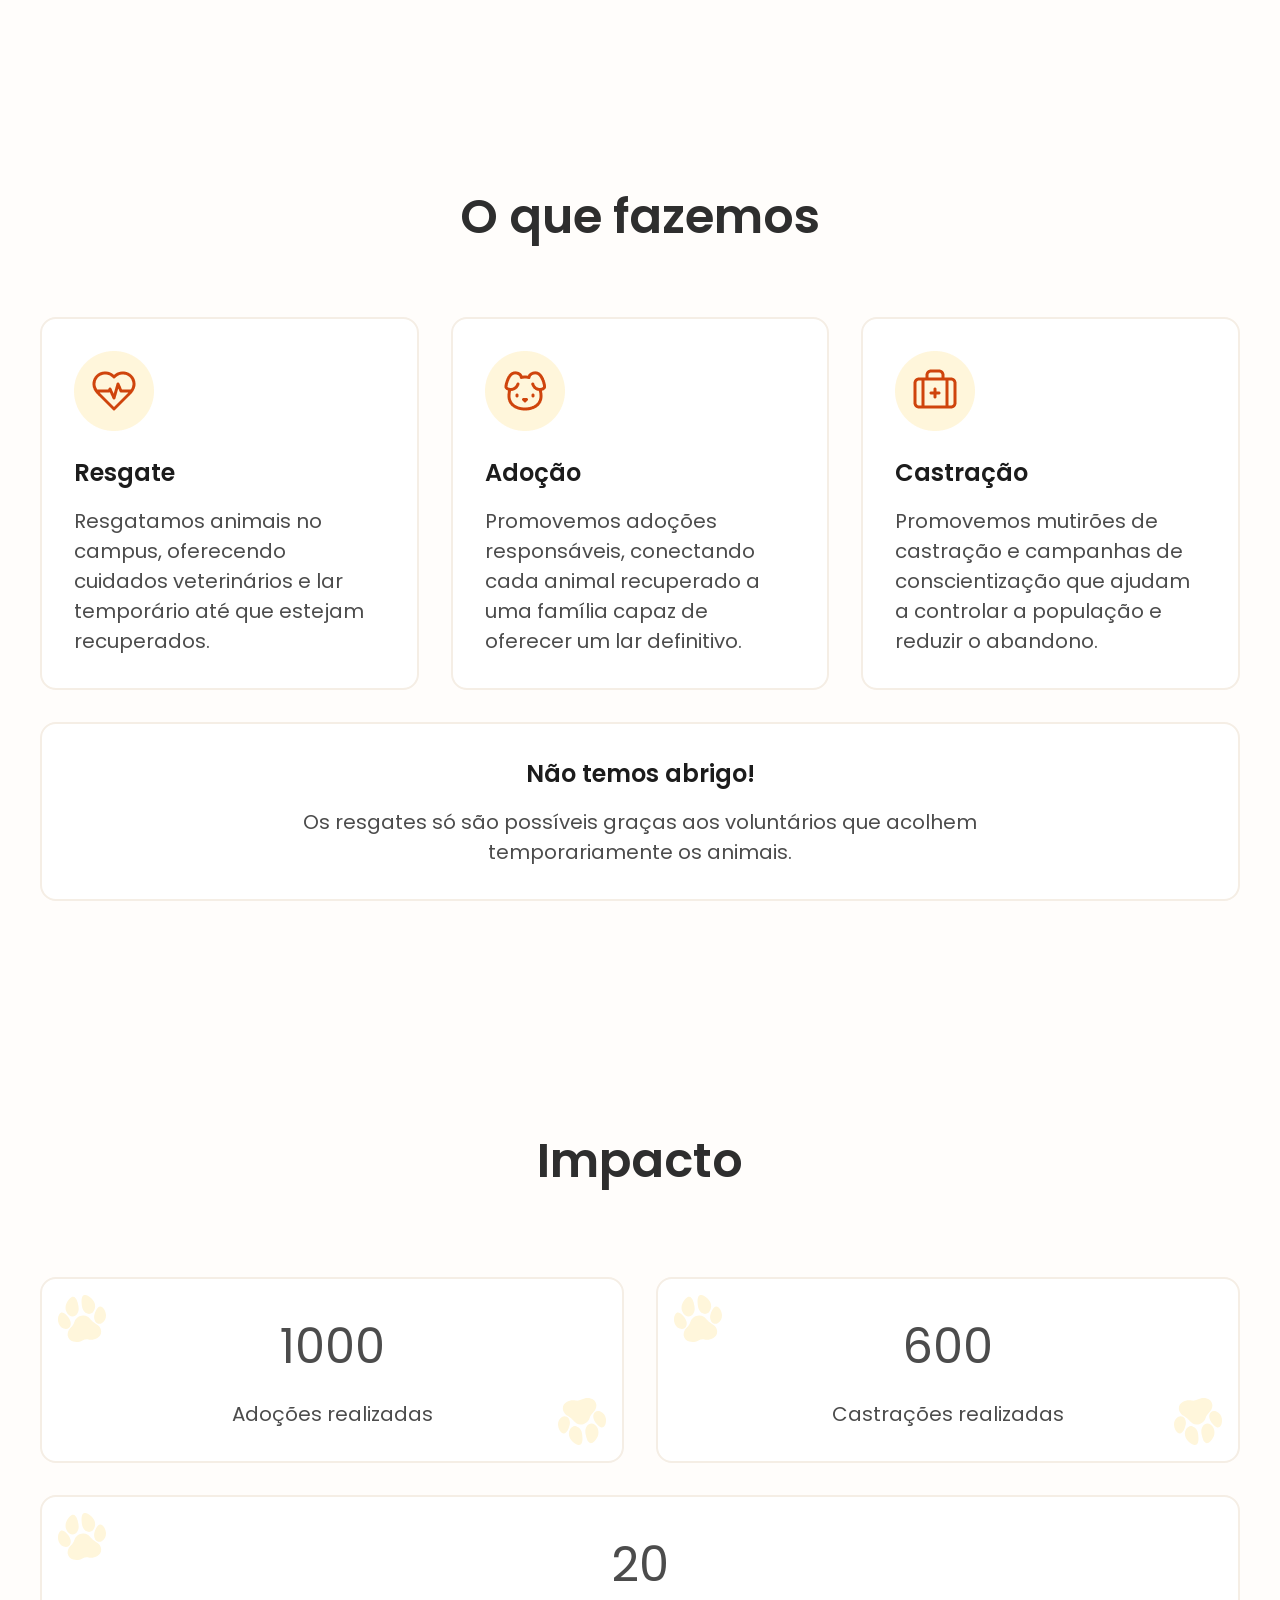
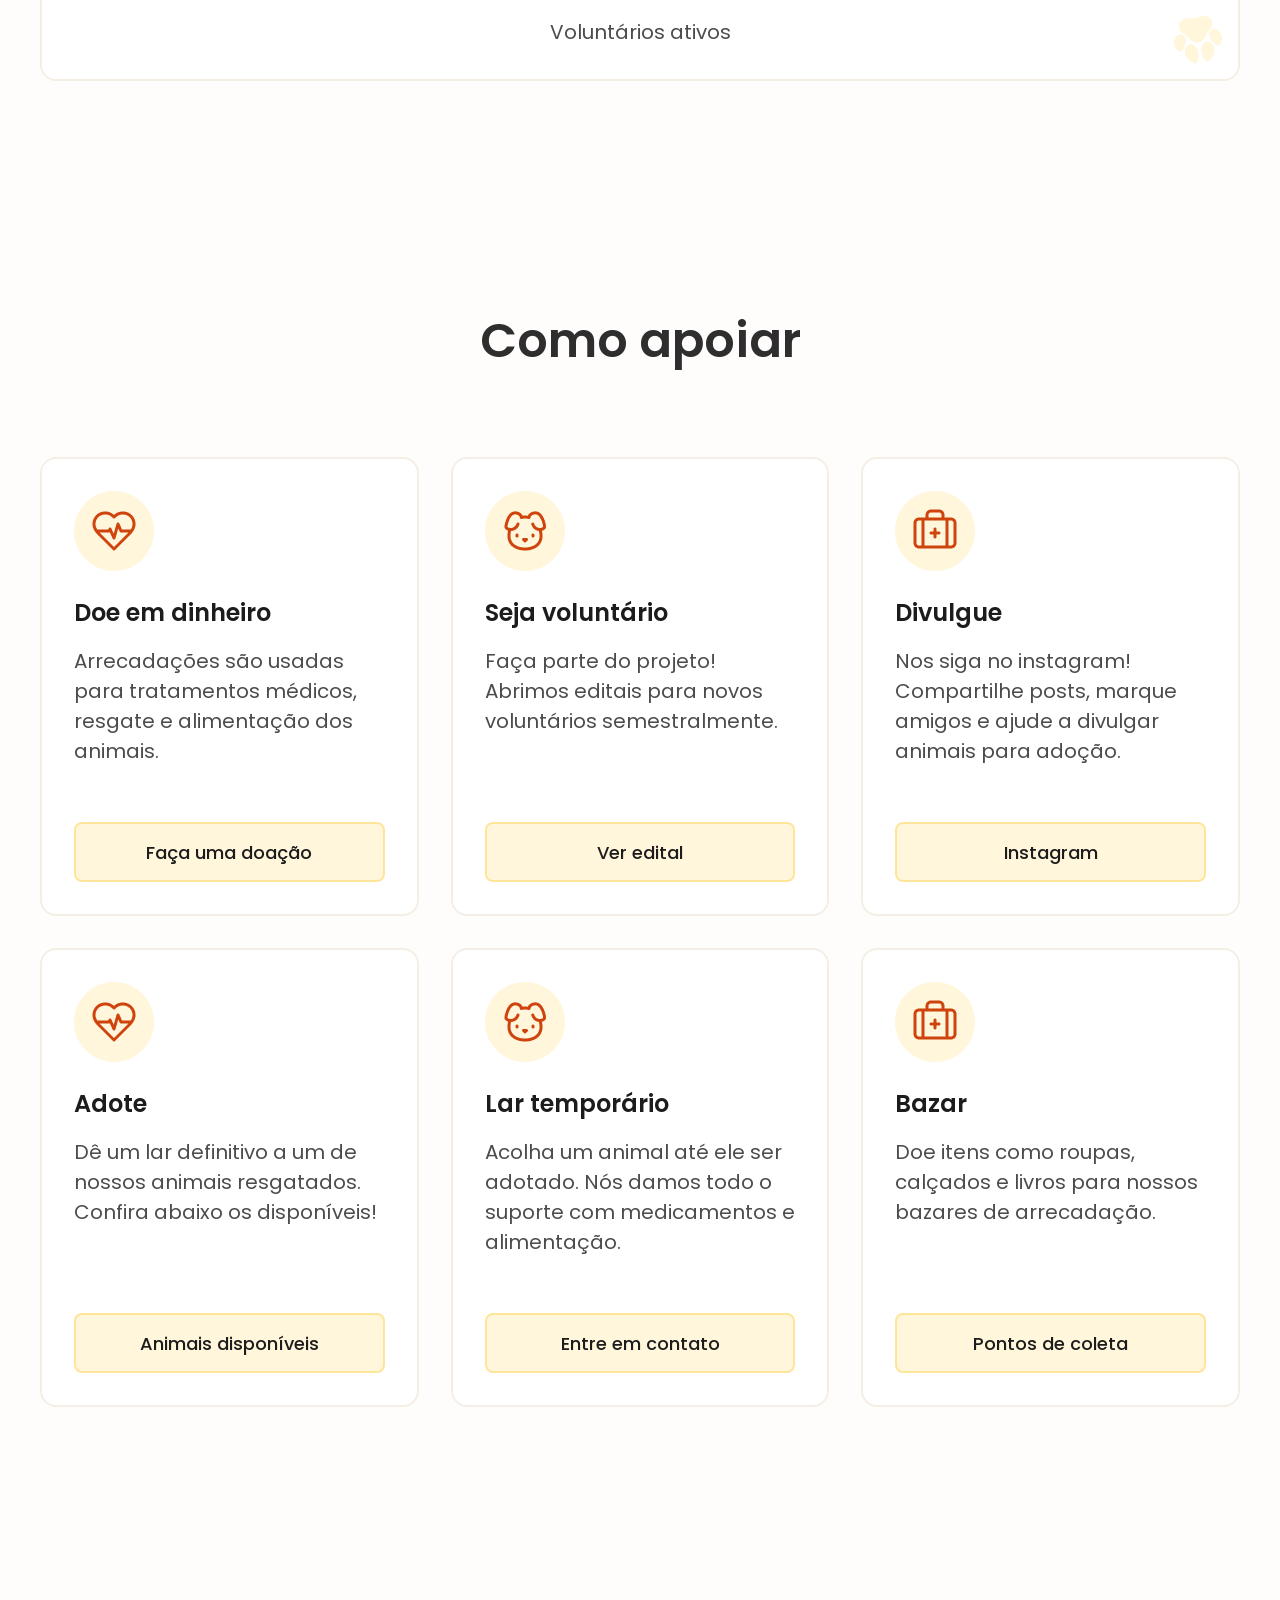
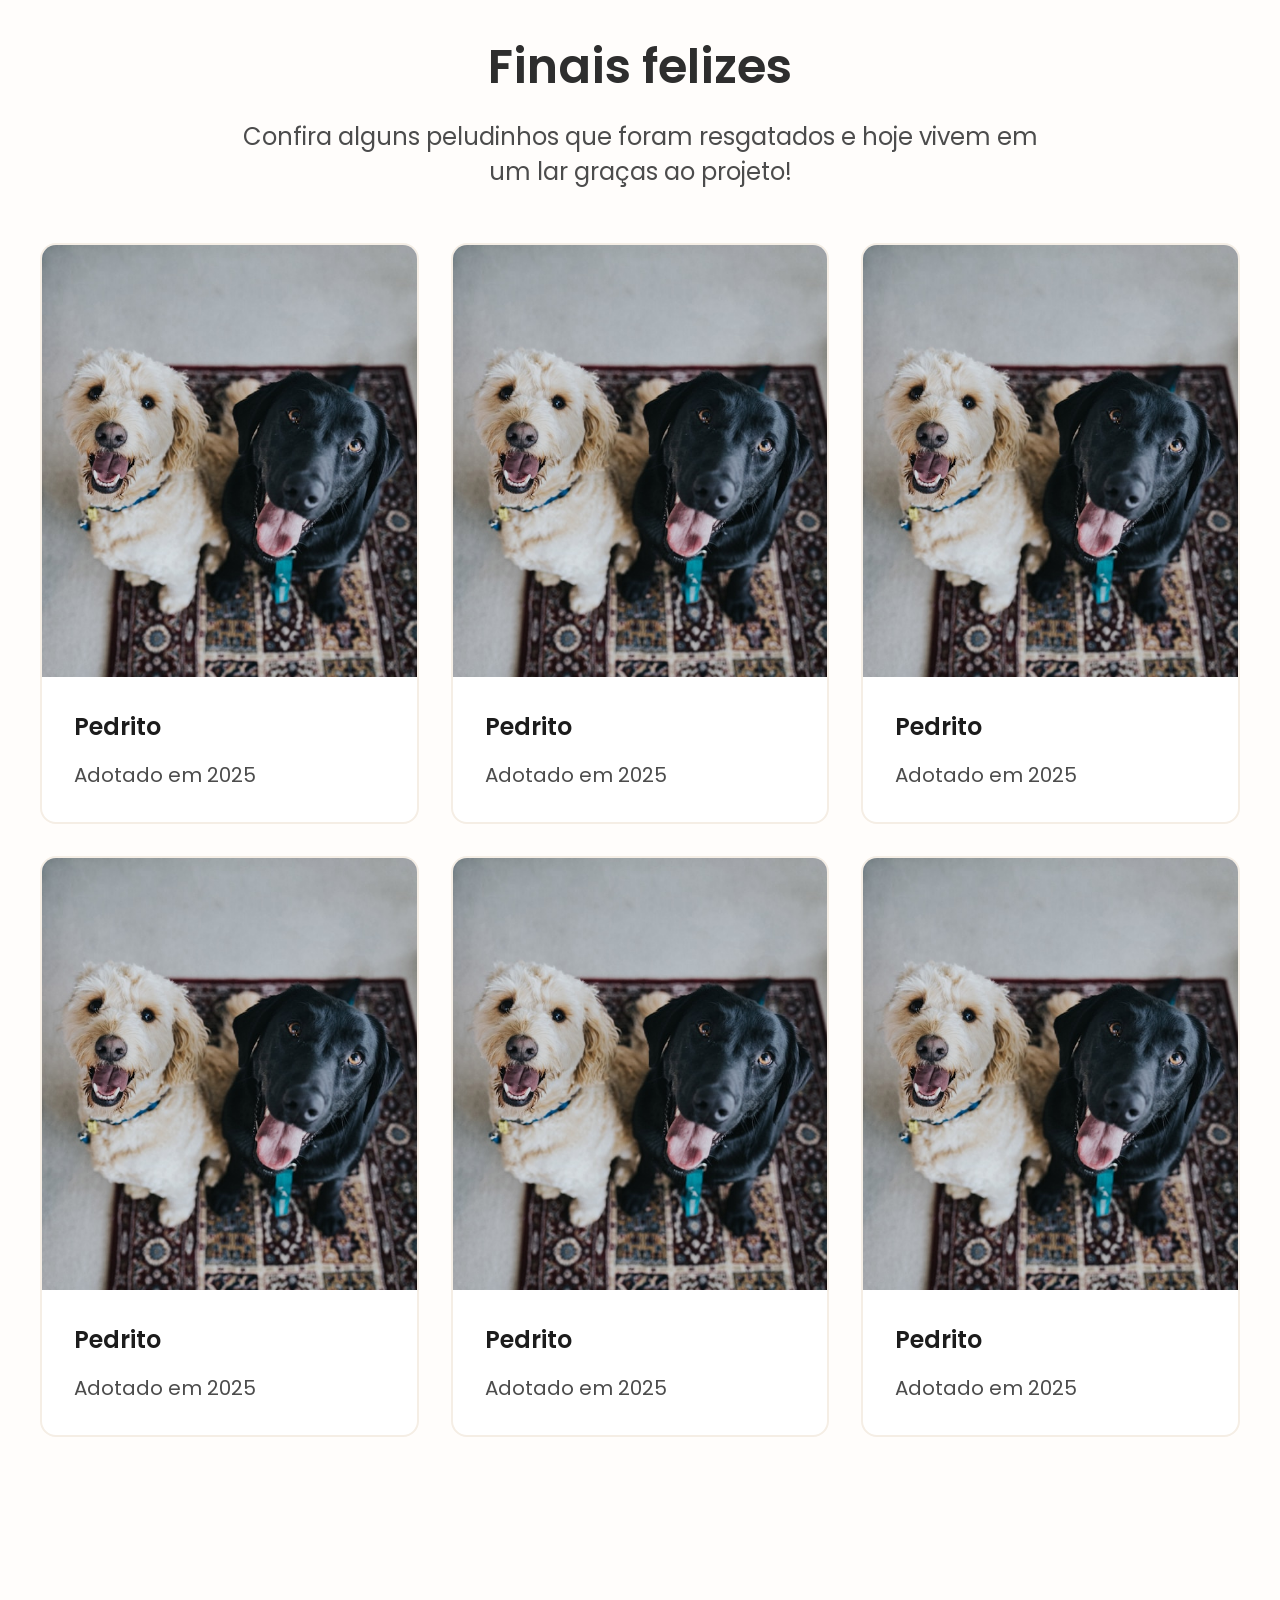
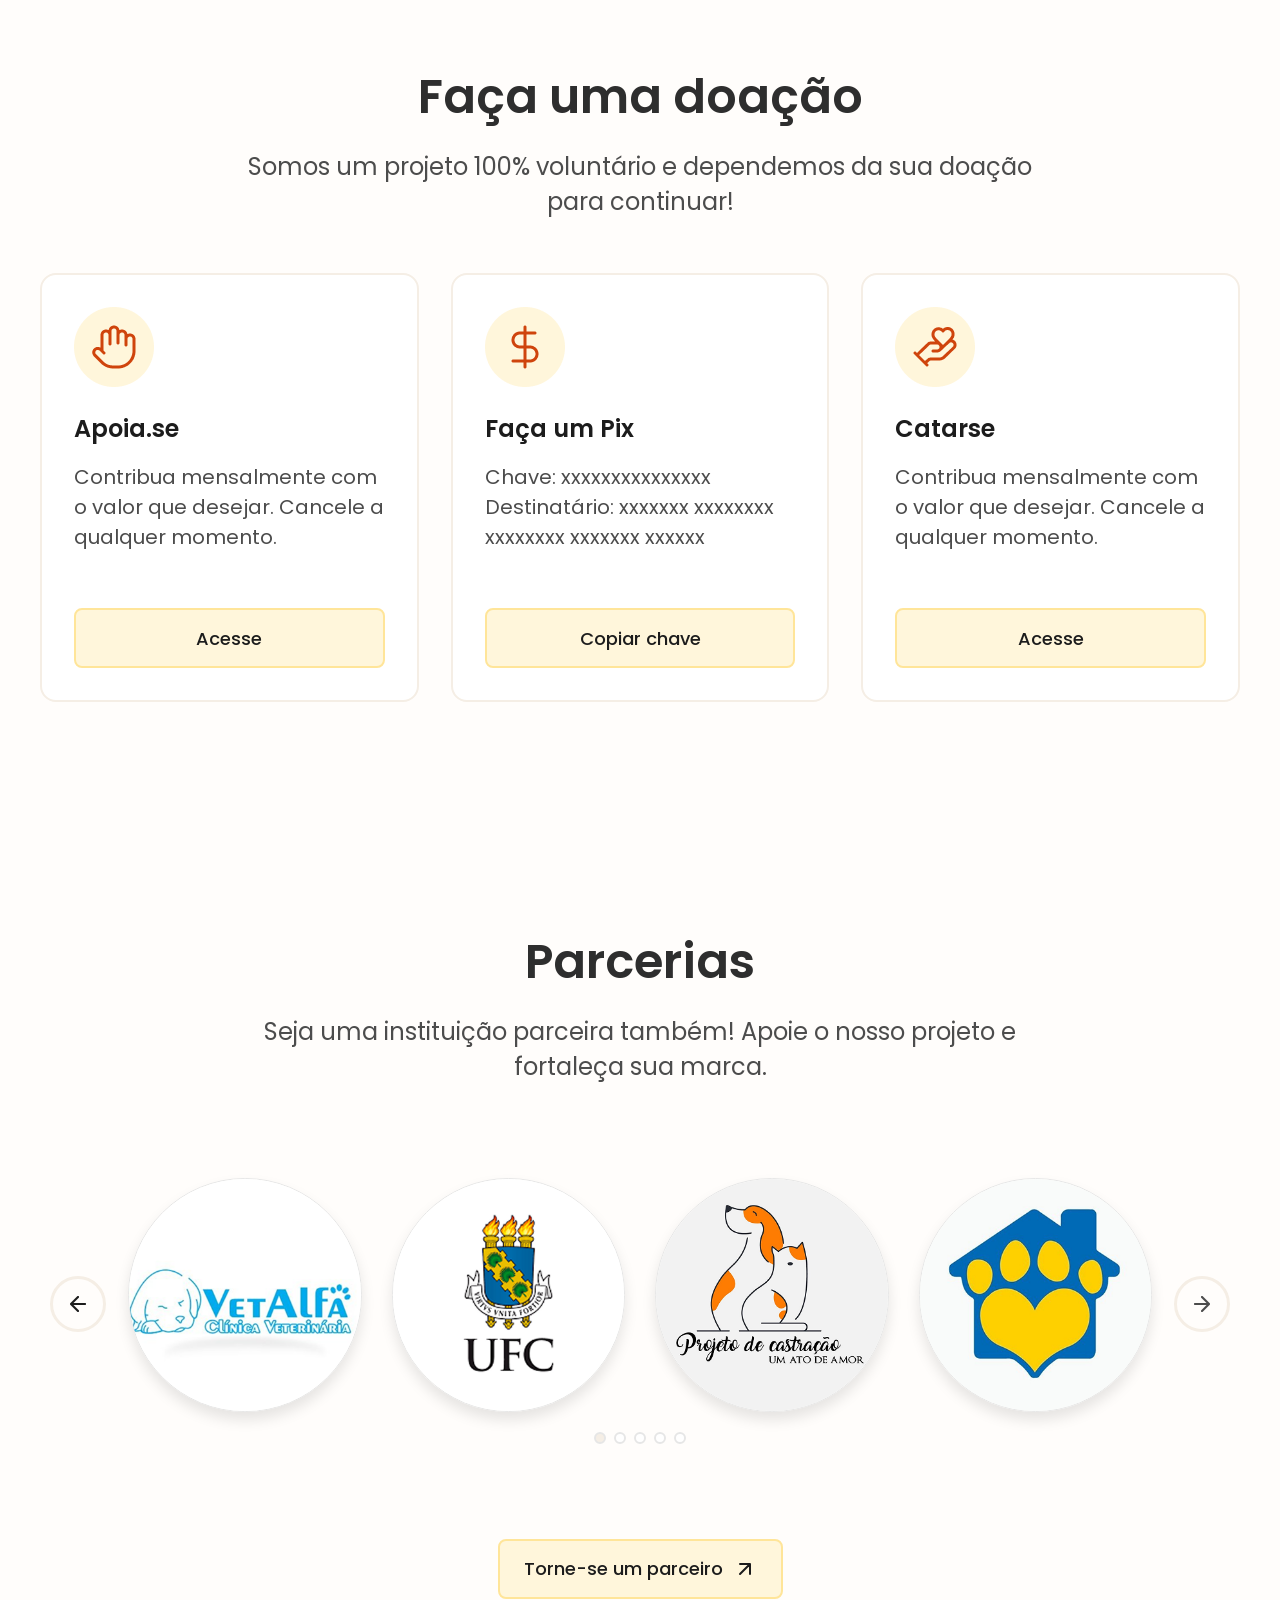
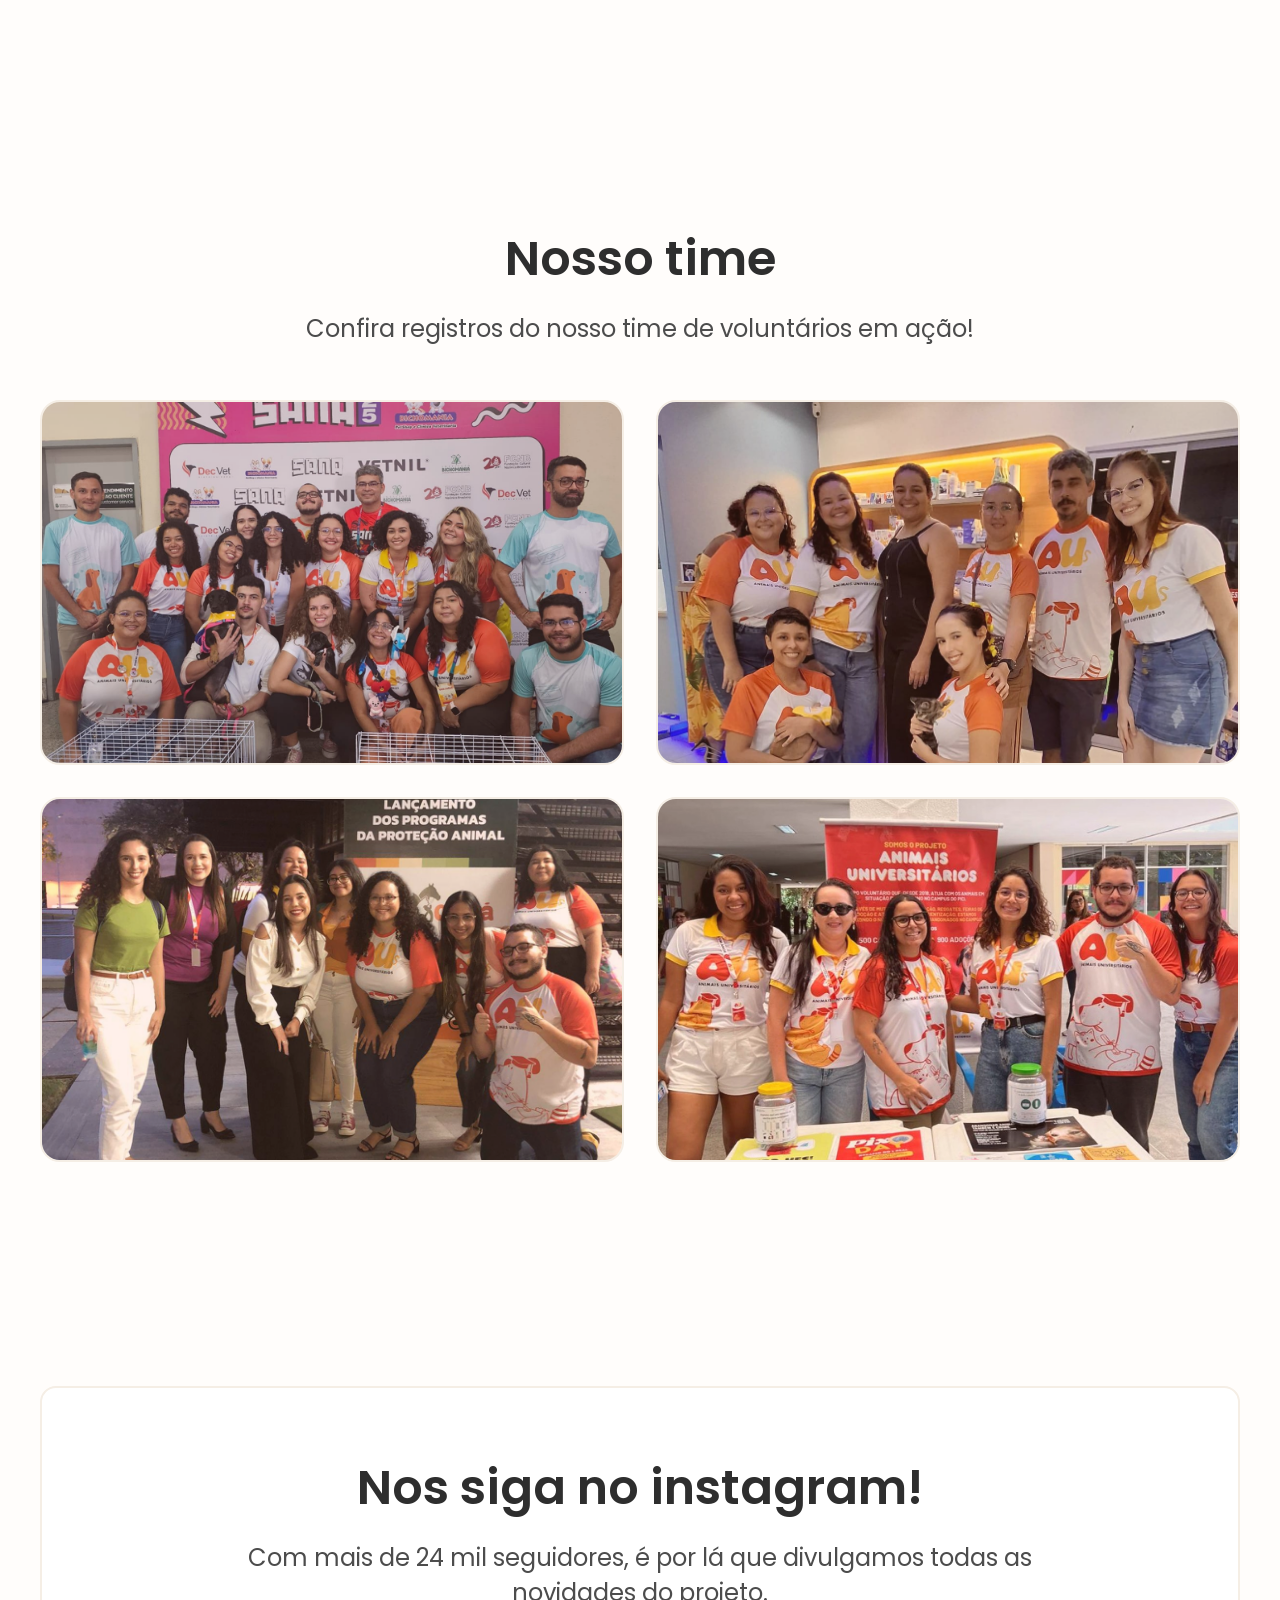
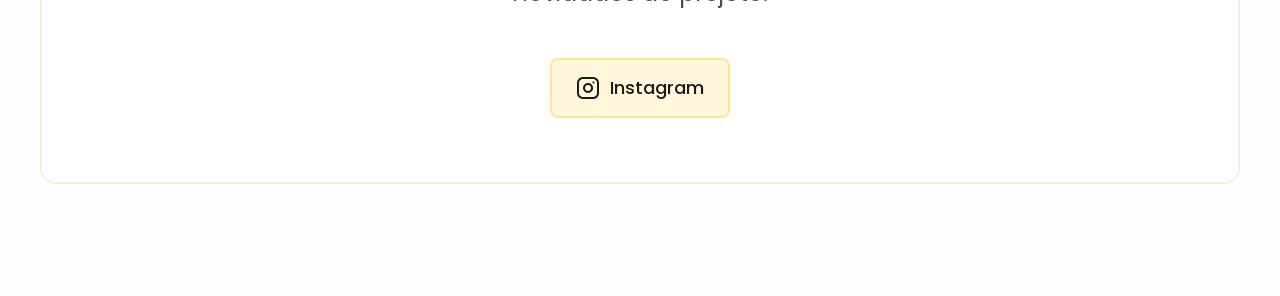
==== commit a57957b3: "Adicionando seção do Instagram no site." ====
--- a/index.html
+++ b/index.html
@@ -456,10 +456,12 @@
               novidades do projeto.
             </p>
 
-            <a href="#" class="btn_default v2">
-              <img src="src/images/icons/instagram.png" alt="" />
-              <span>Instagram</span>
-            </a>
+            <div class="follow_cta">
+              <a href="#" class="btn_default v2">
+                <img src="src/images/icons/instagram.png" alt="" />
+                <span>Instagram</span>
+              </a>
+            </div>
           </div>
         </div>
       </section>
--- a/src/css/style.css
+++ b/src/css/style.css
@@ -9,6 +9,7 @@
 @import url("donation.css");
 @import url("partners.css");
 @import url("team.css");
+@import url("follow.css");
 
 :root {
   --primary-1: #cf440c;
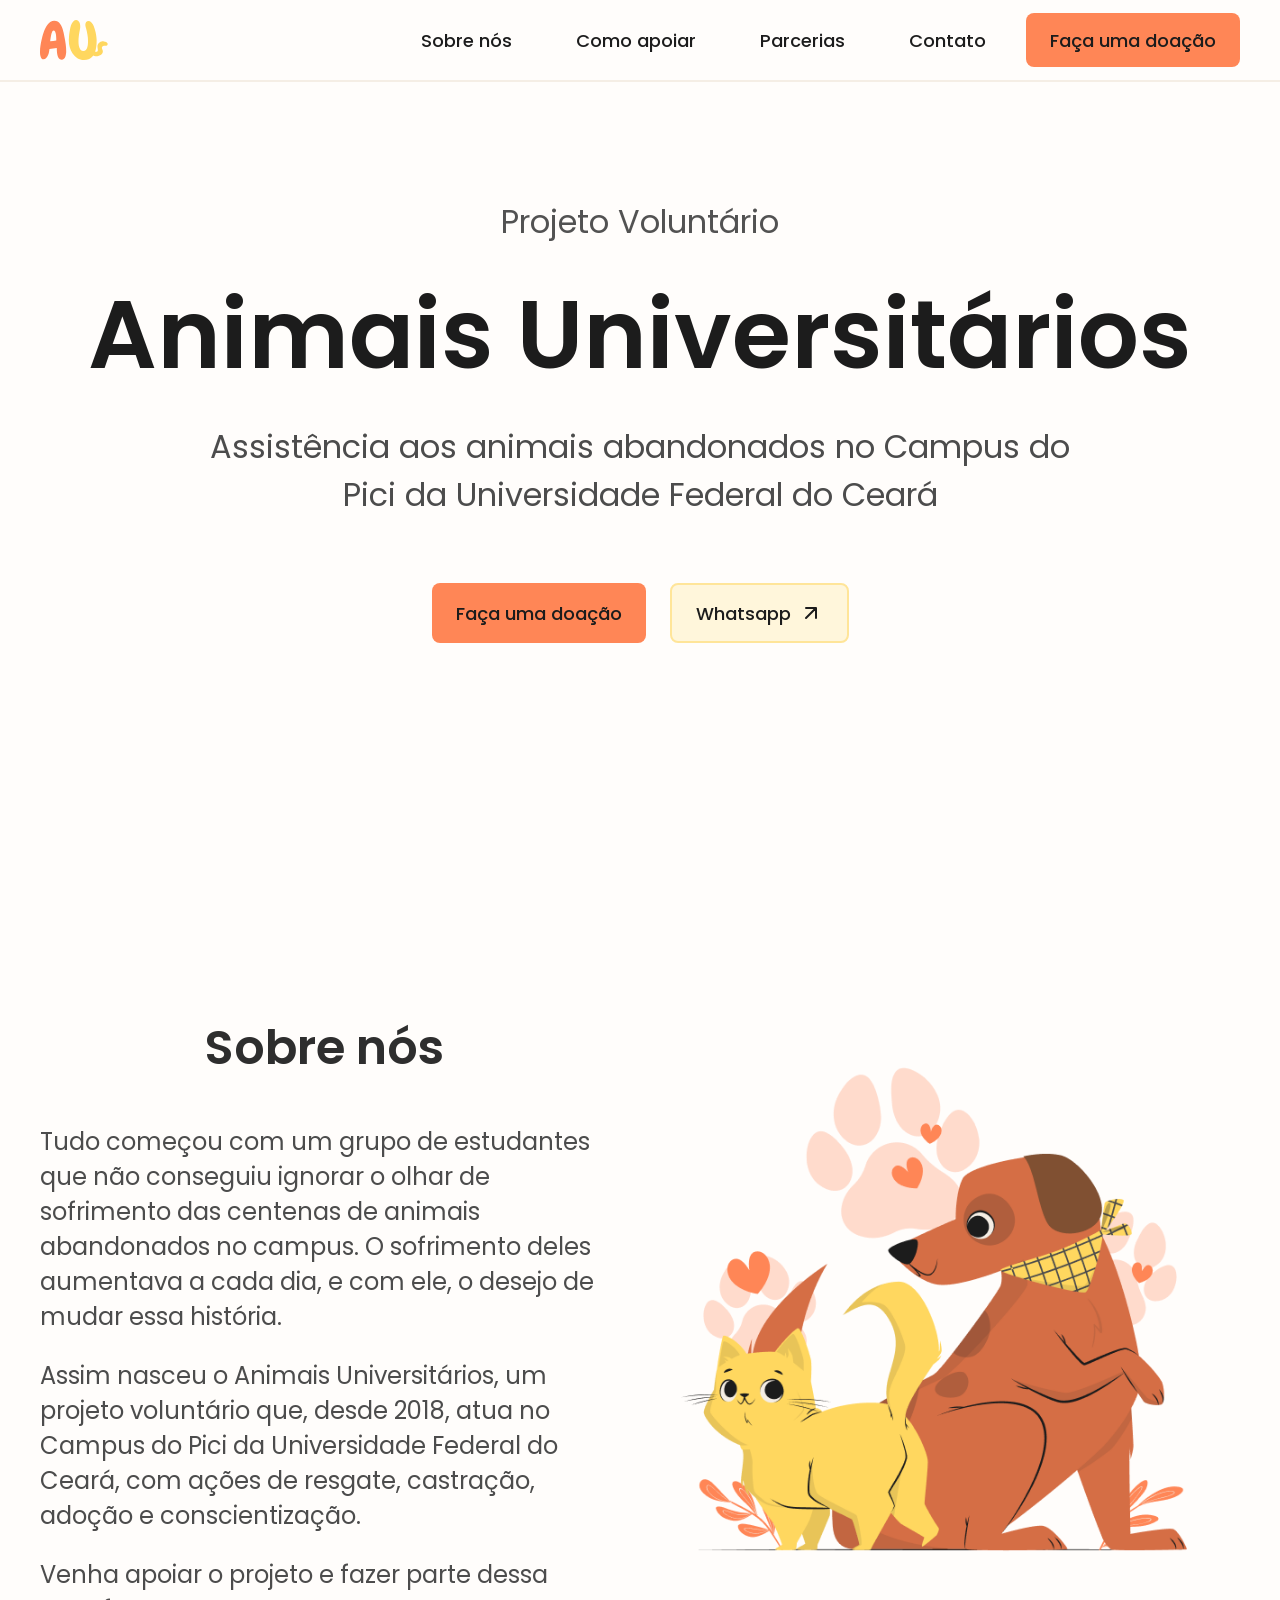
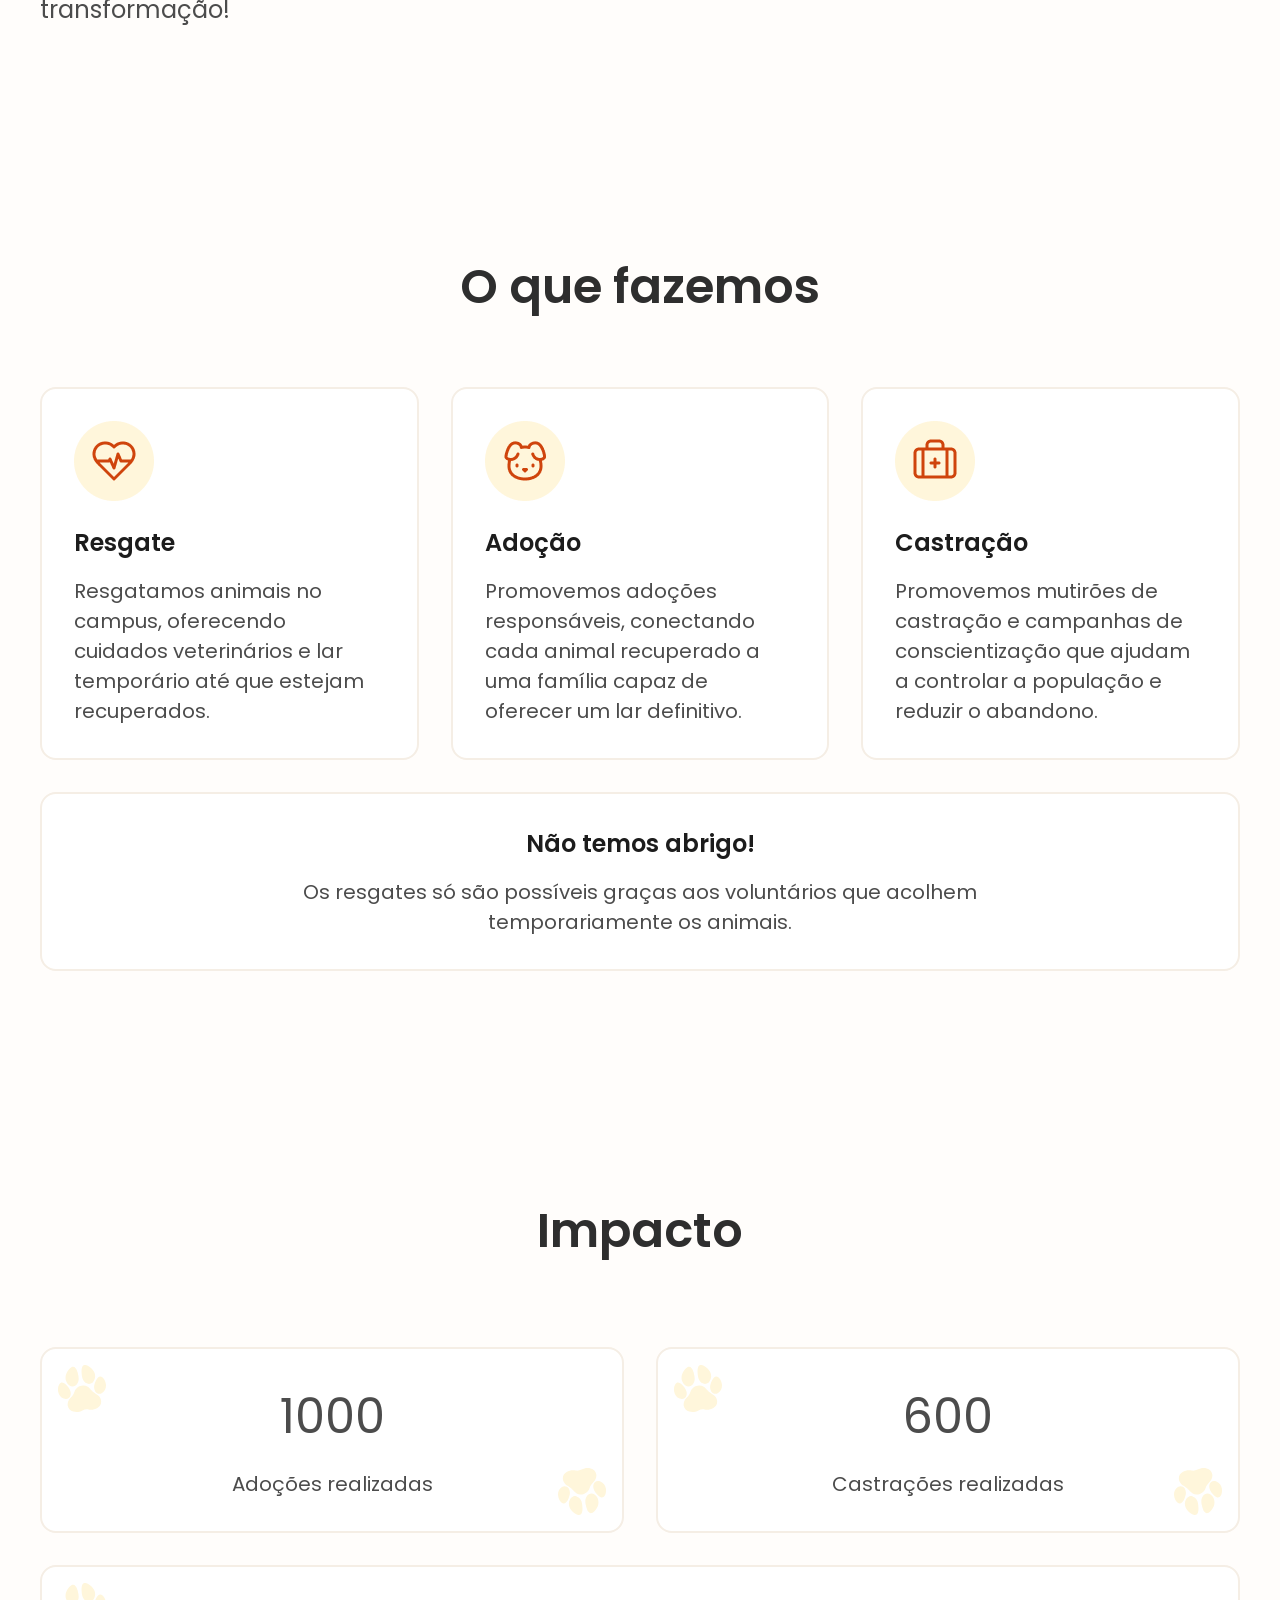
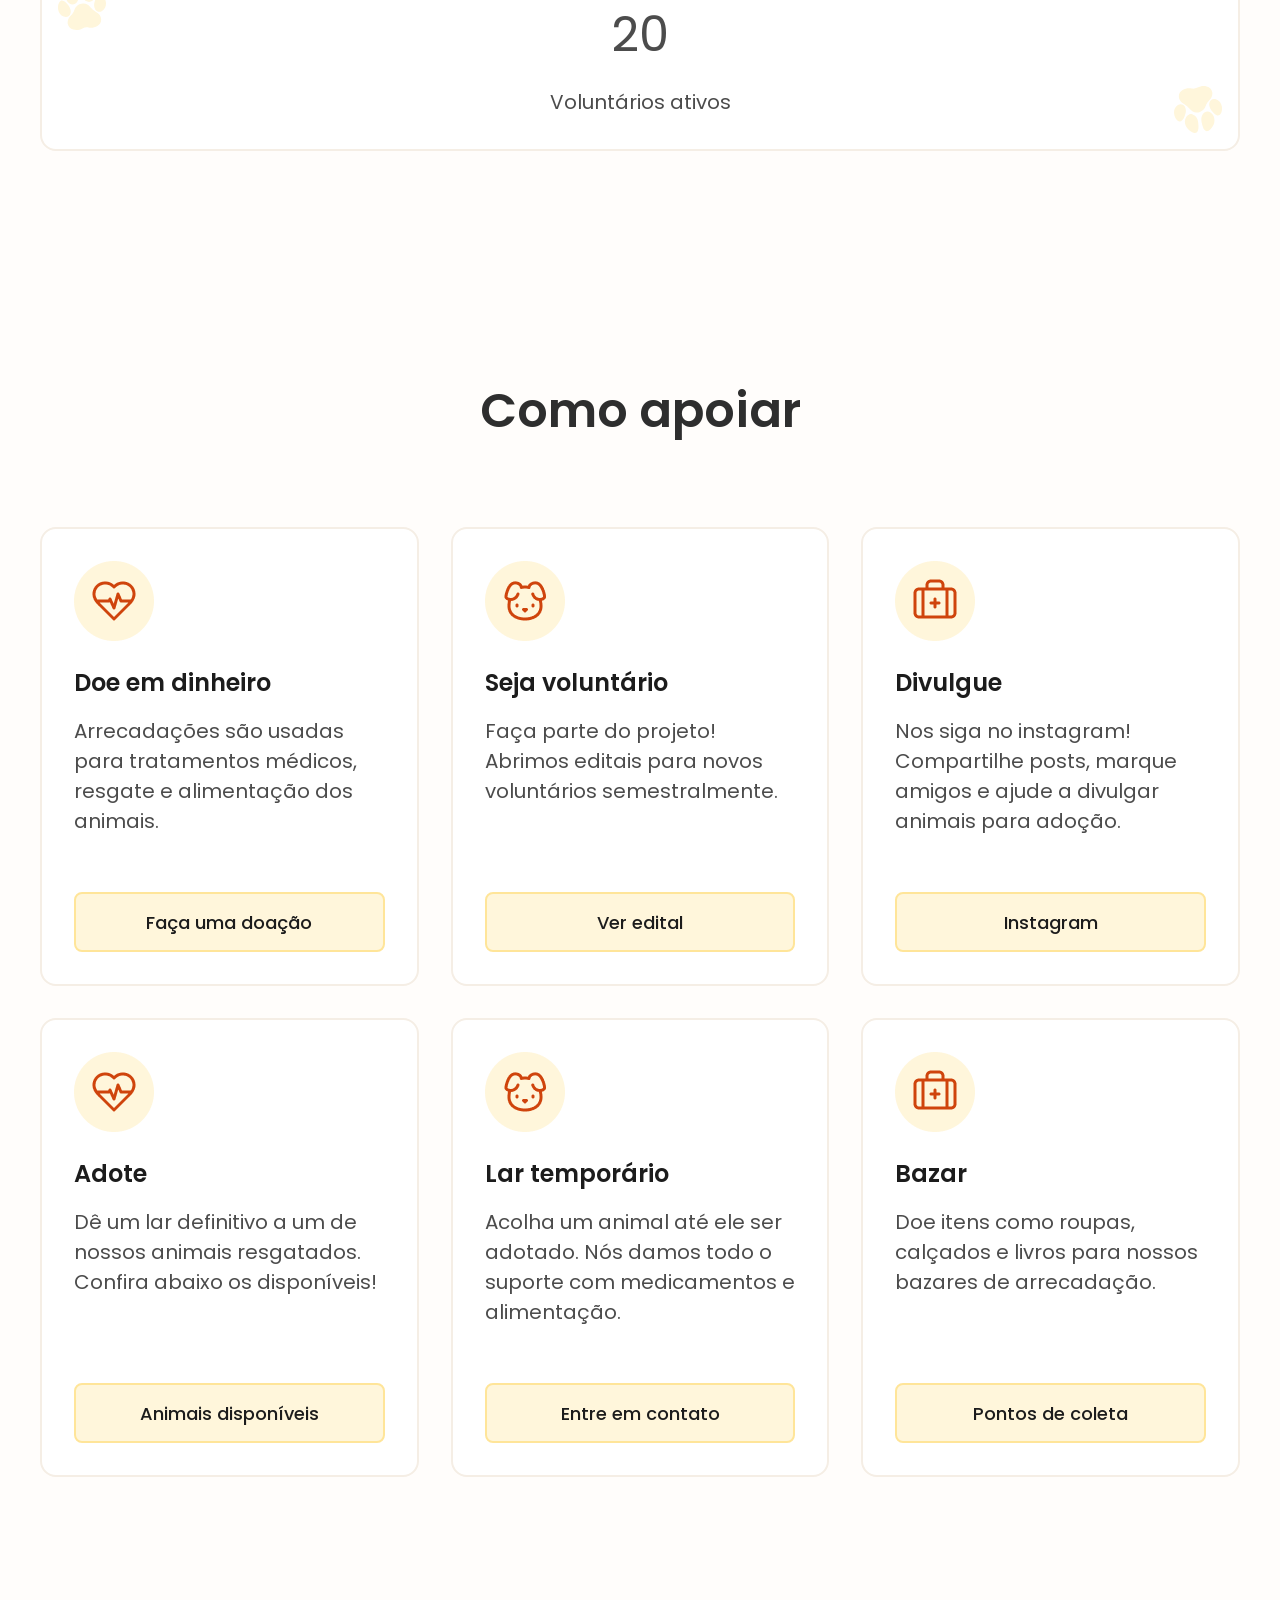
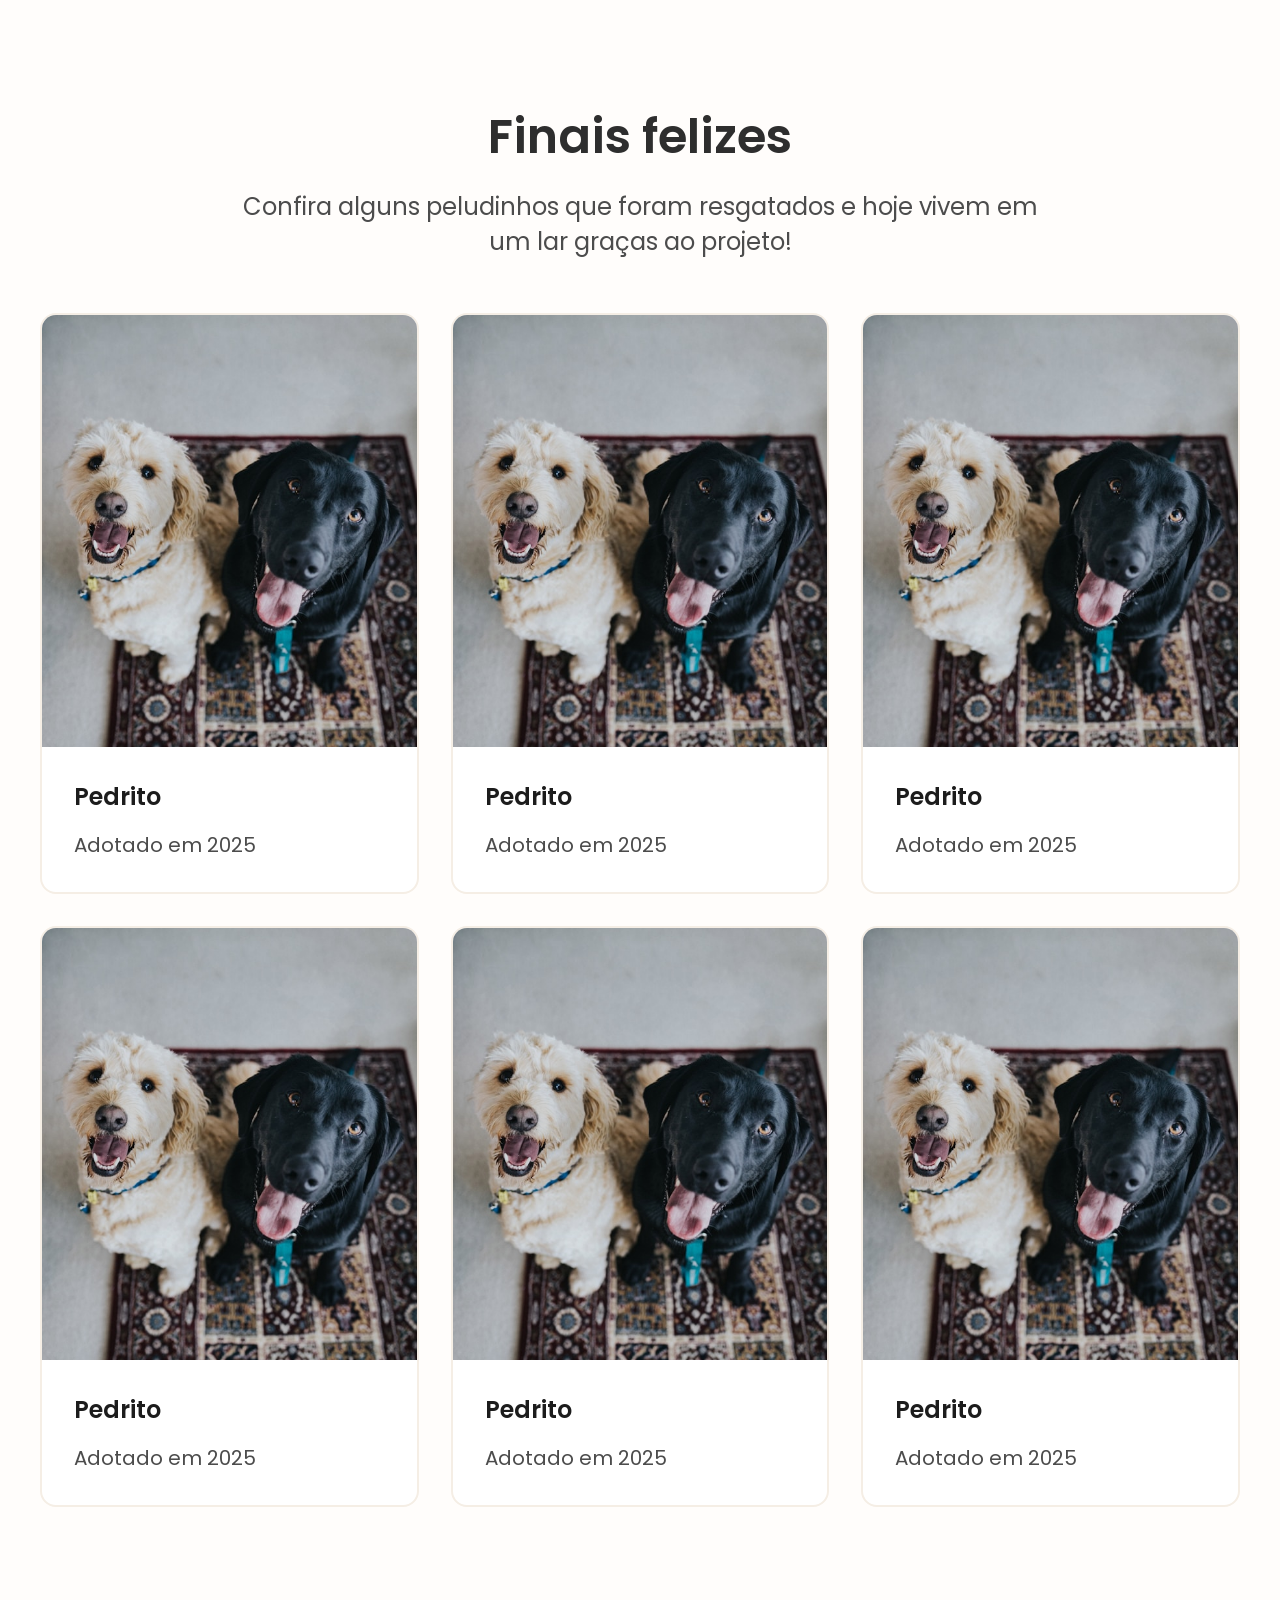
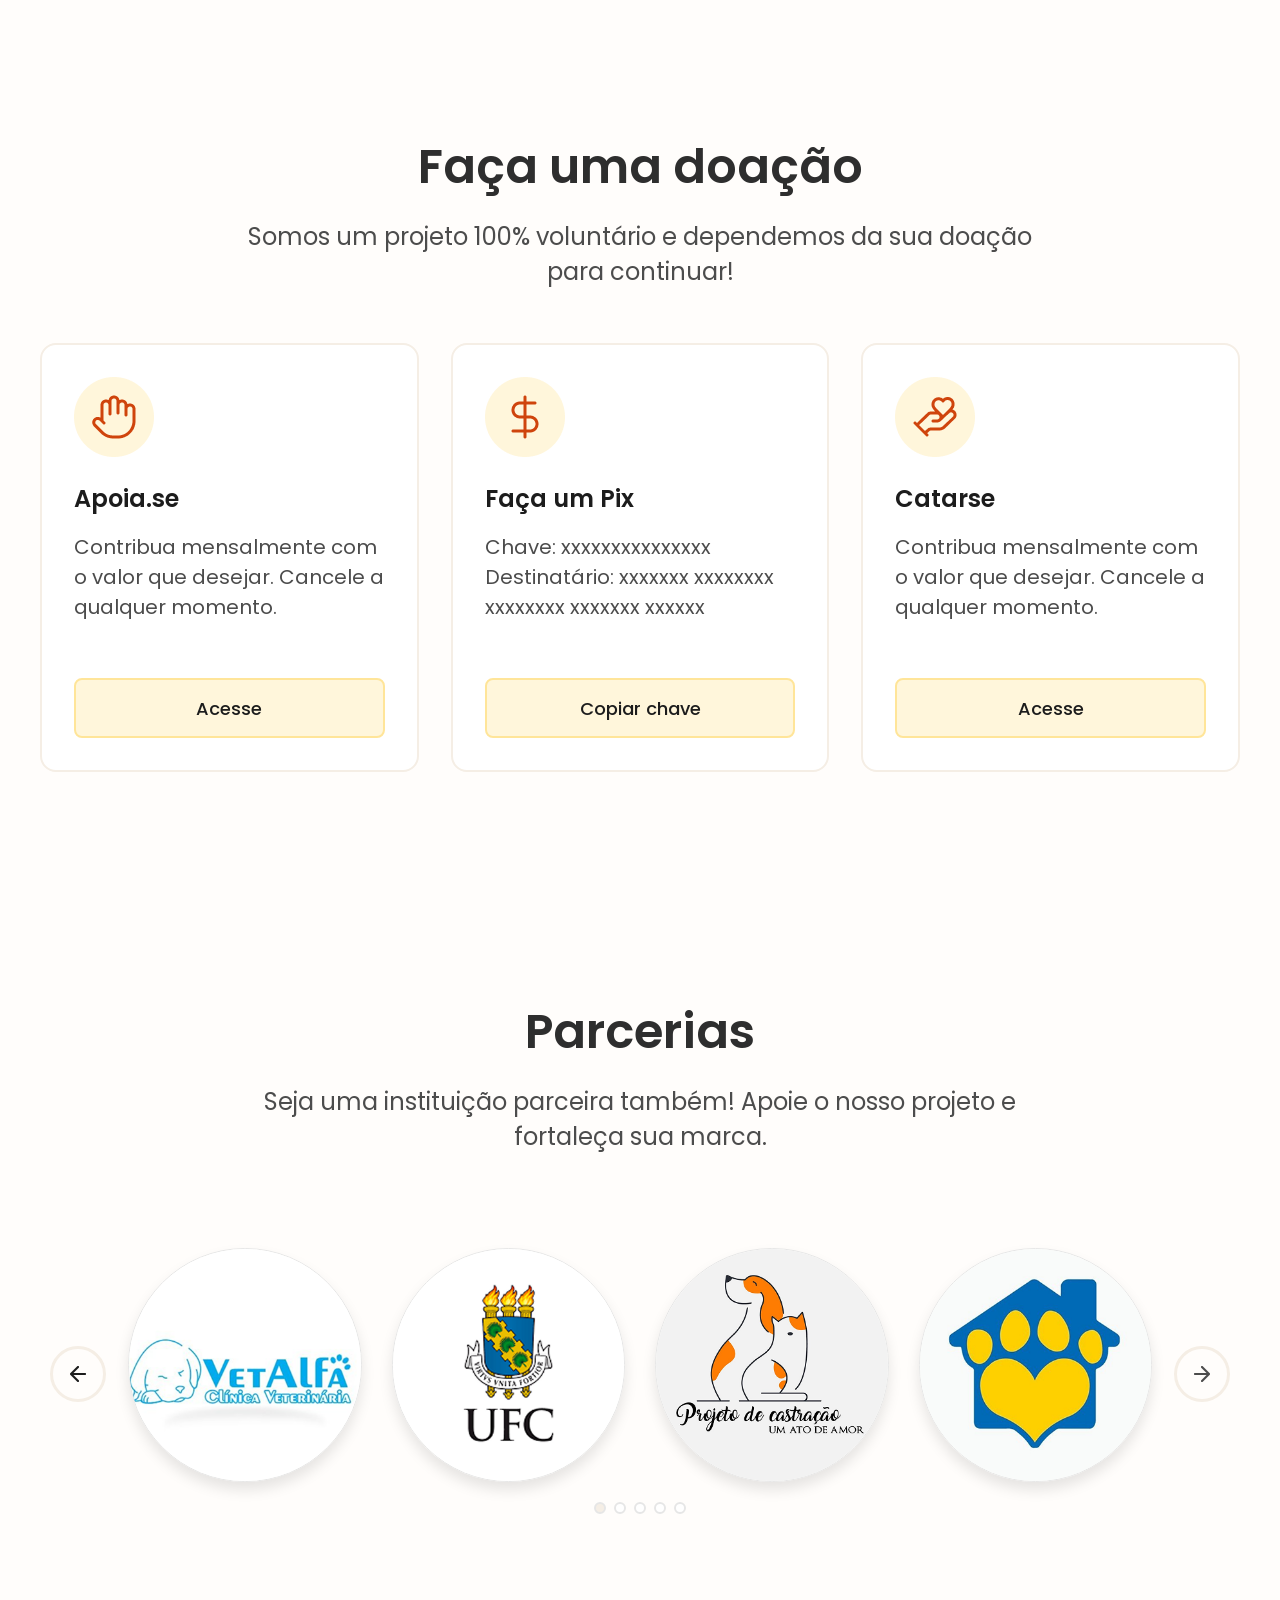
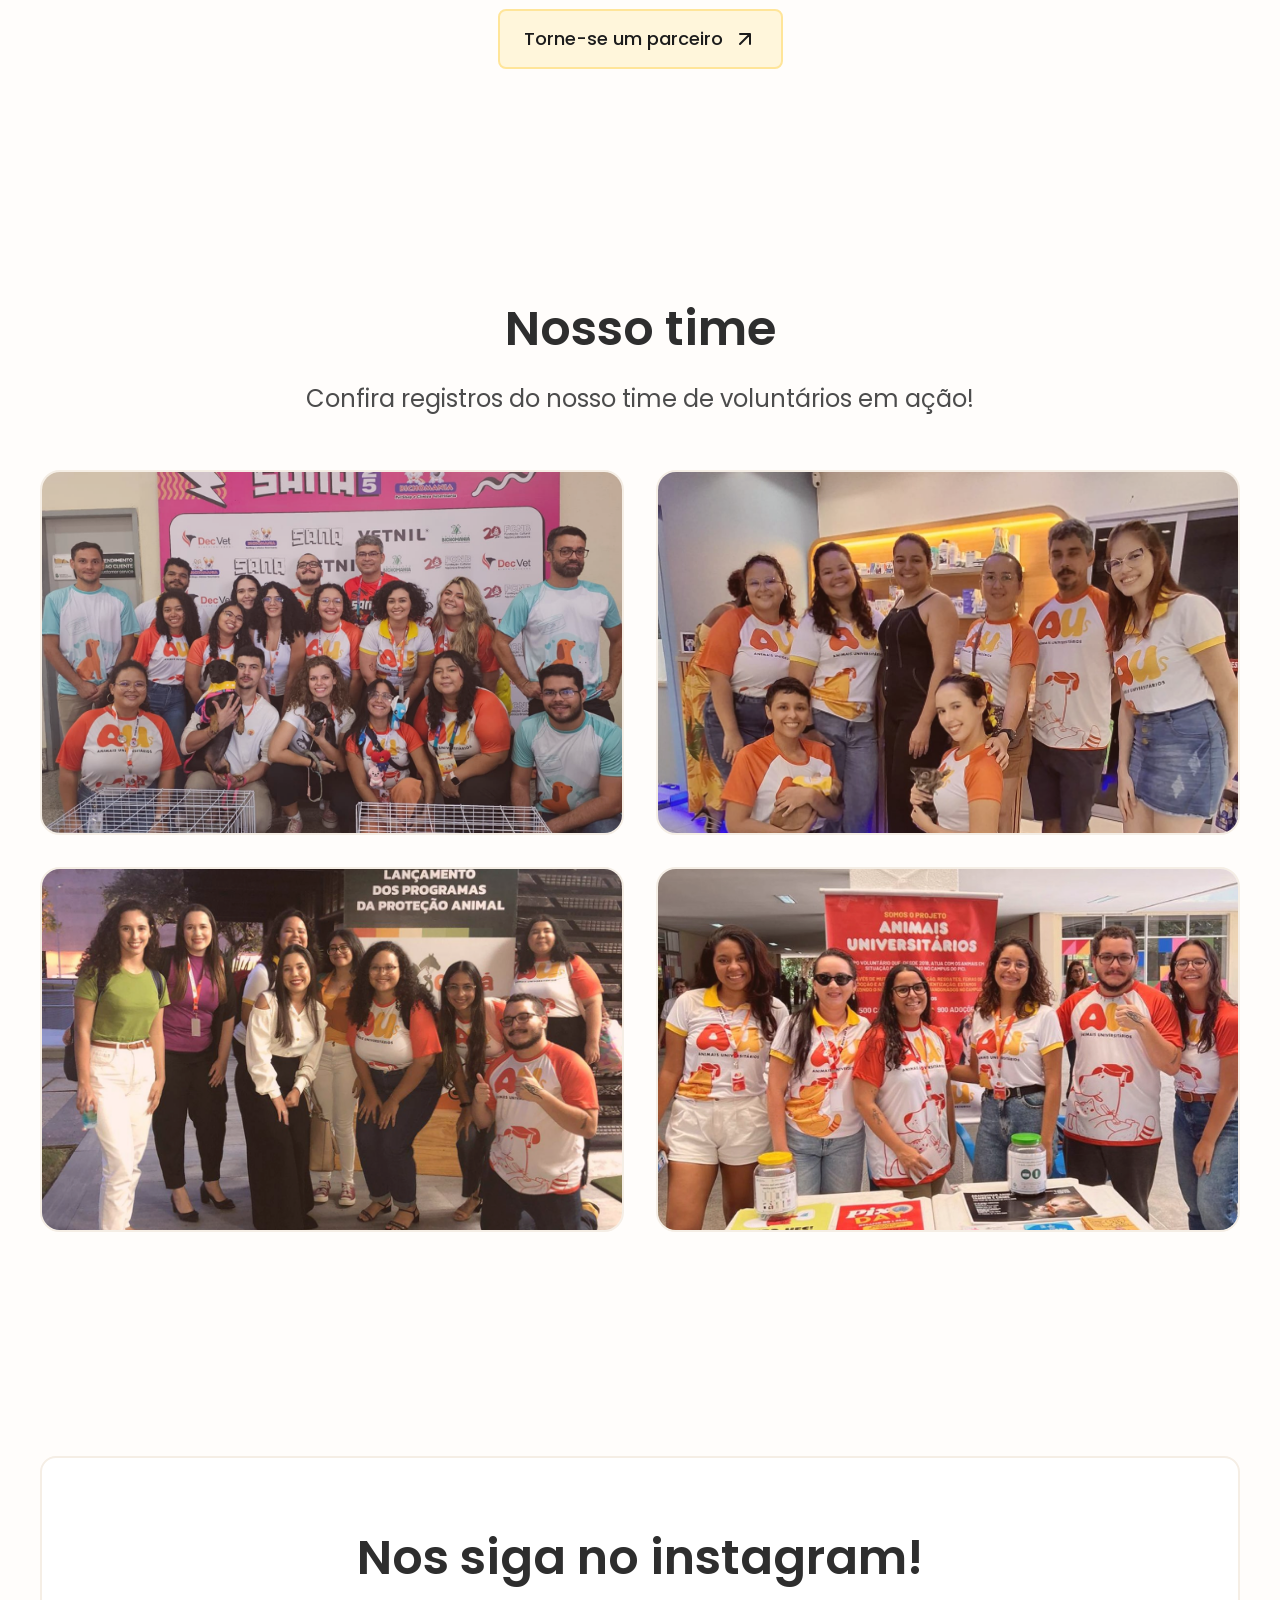
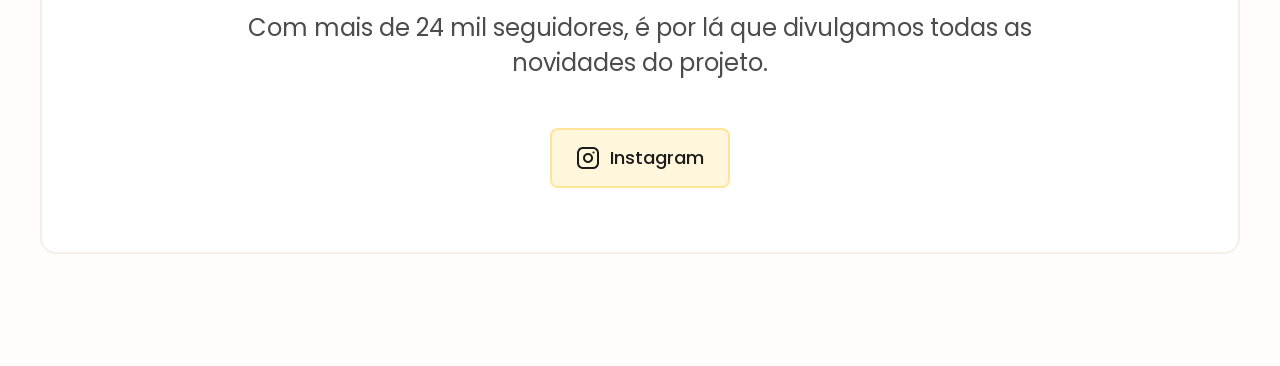
==== commit 0db24428: "Corringo link da imagem" ====
--- a/index.html
+++ b/index.html
@@ -72,7 +72,7 @@
             </div>
           </div>
           <div id="about_image">
-            <img src="src/images/cat.png" alt="" />
+            <img src="src/images/Cat.png" alt="" />
           </div>
         </div>
       </section>
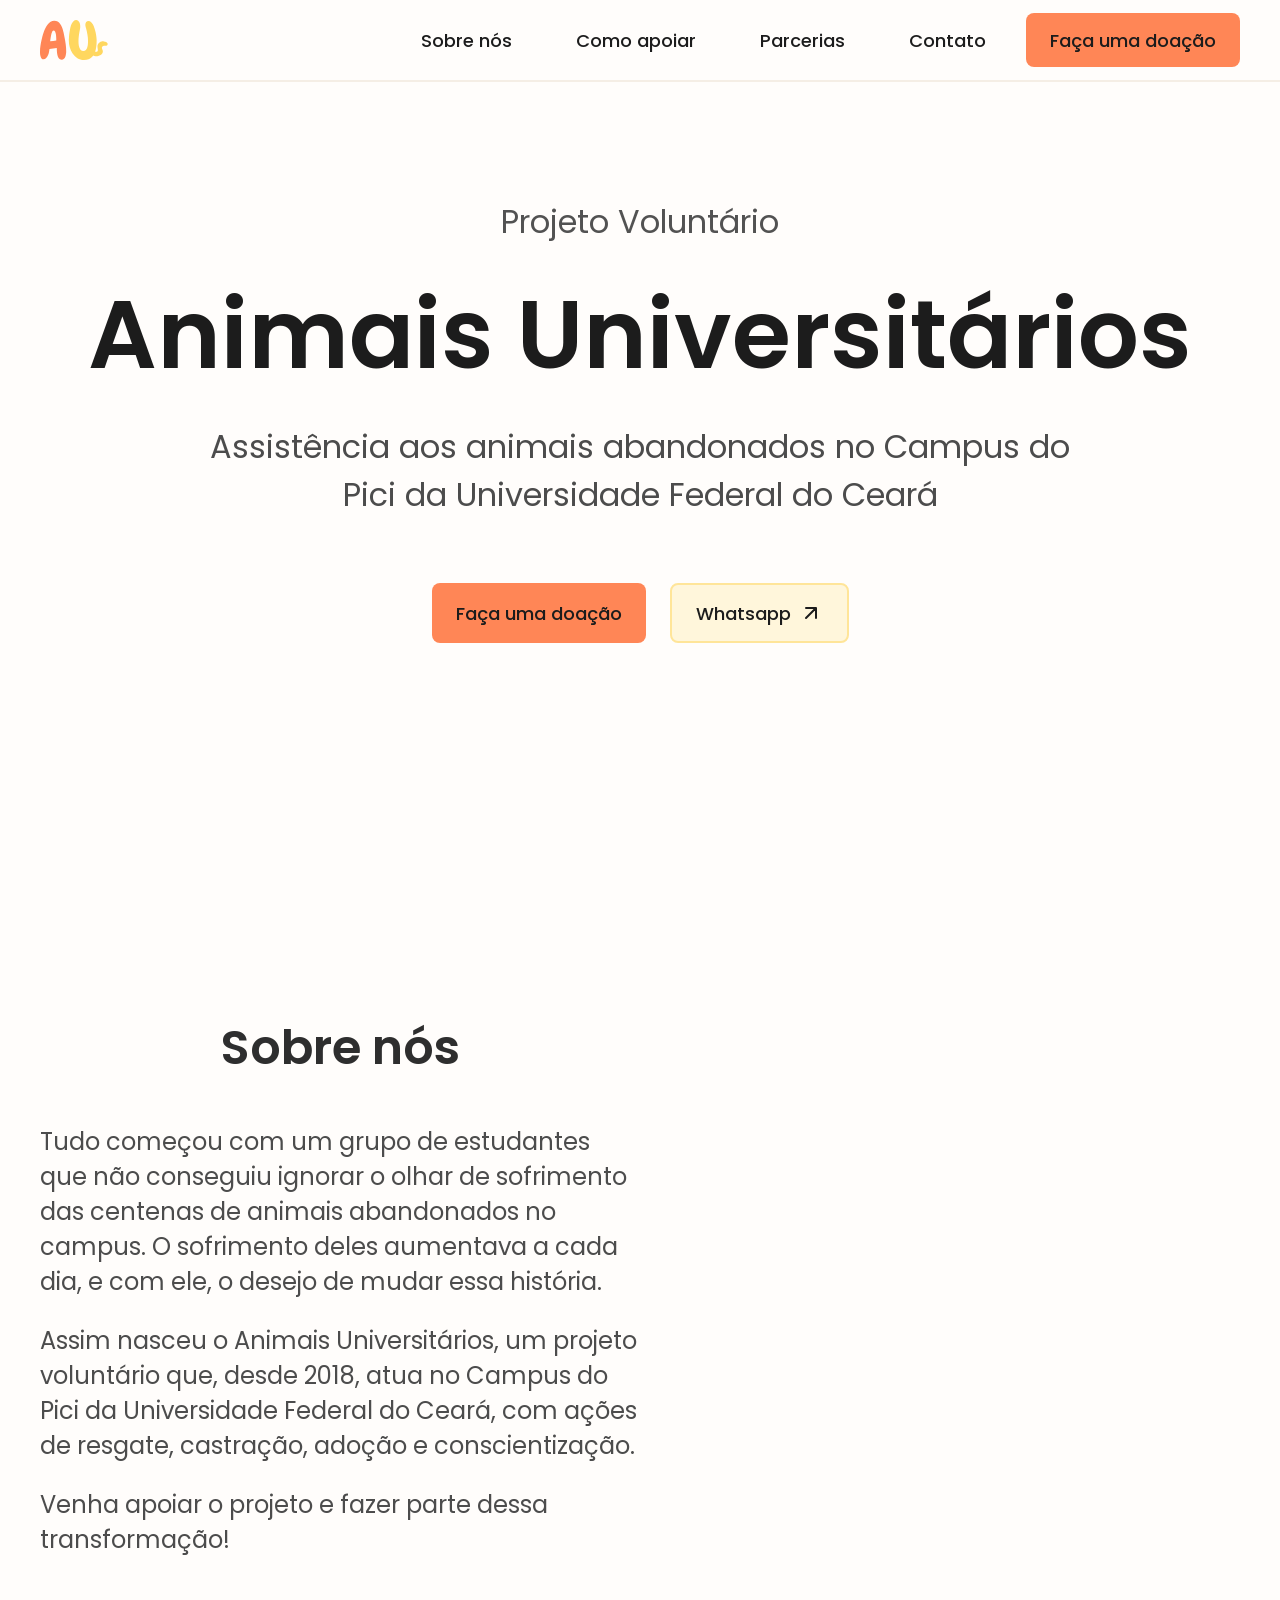
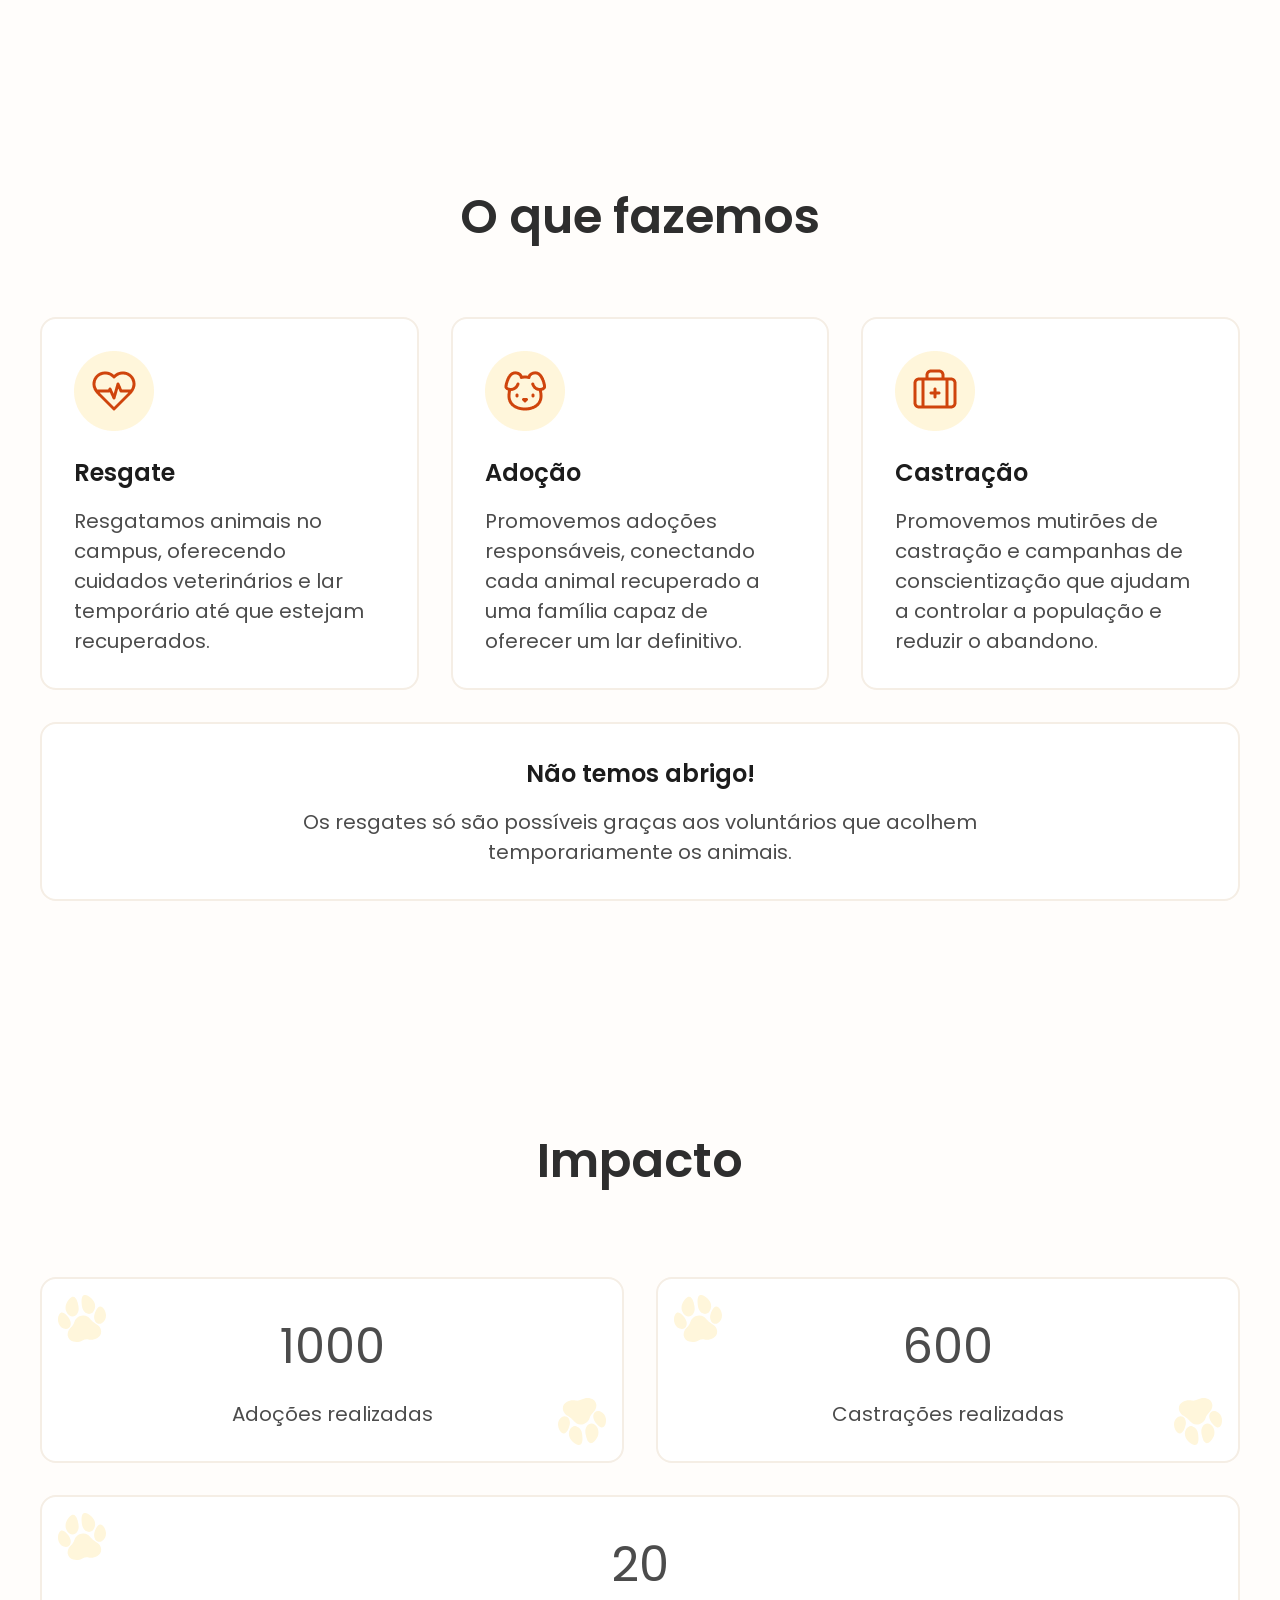
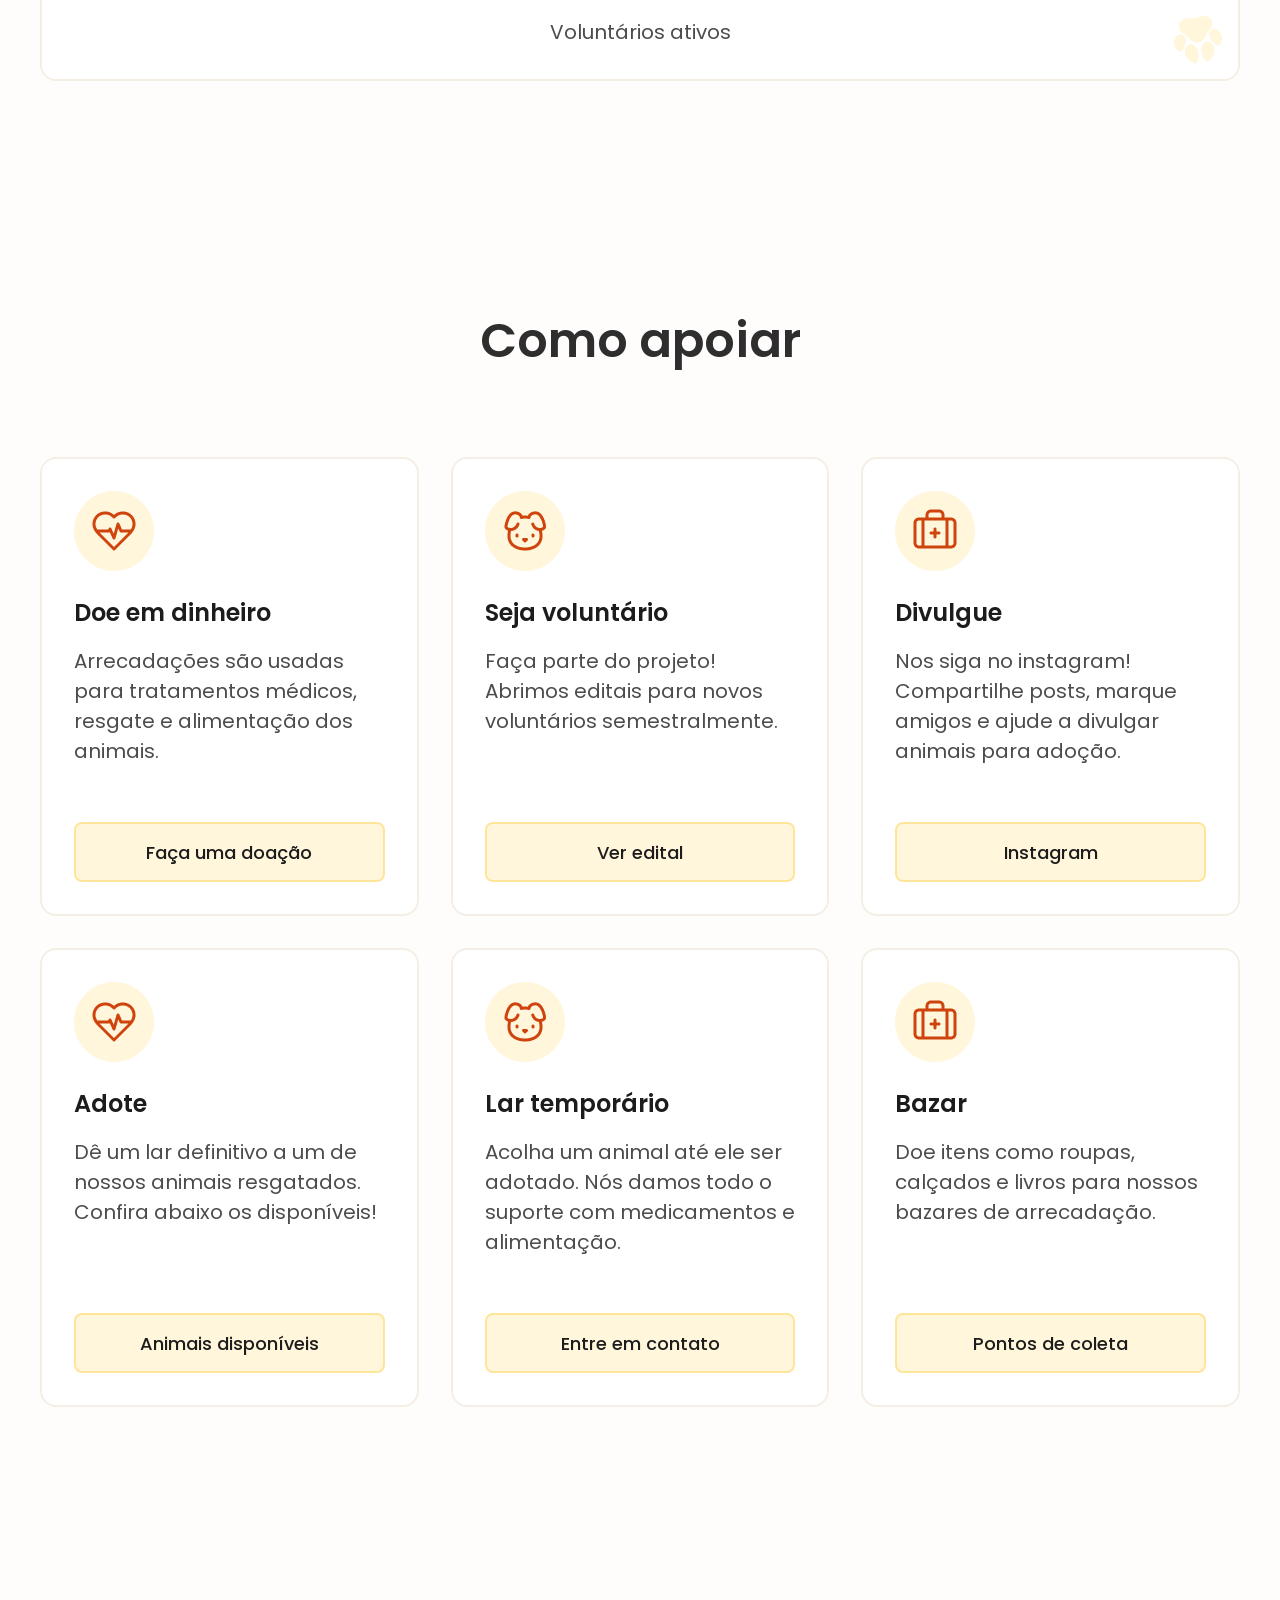
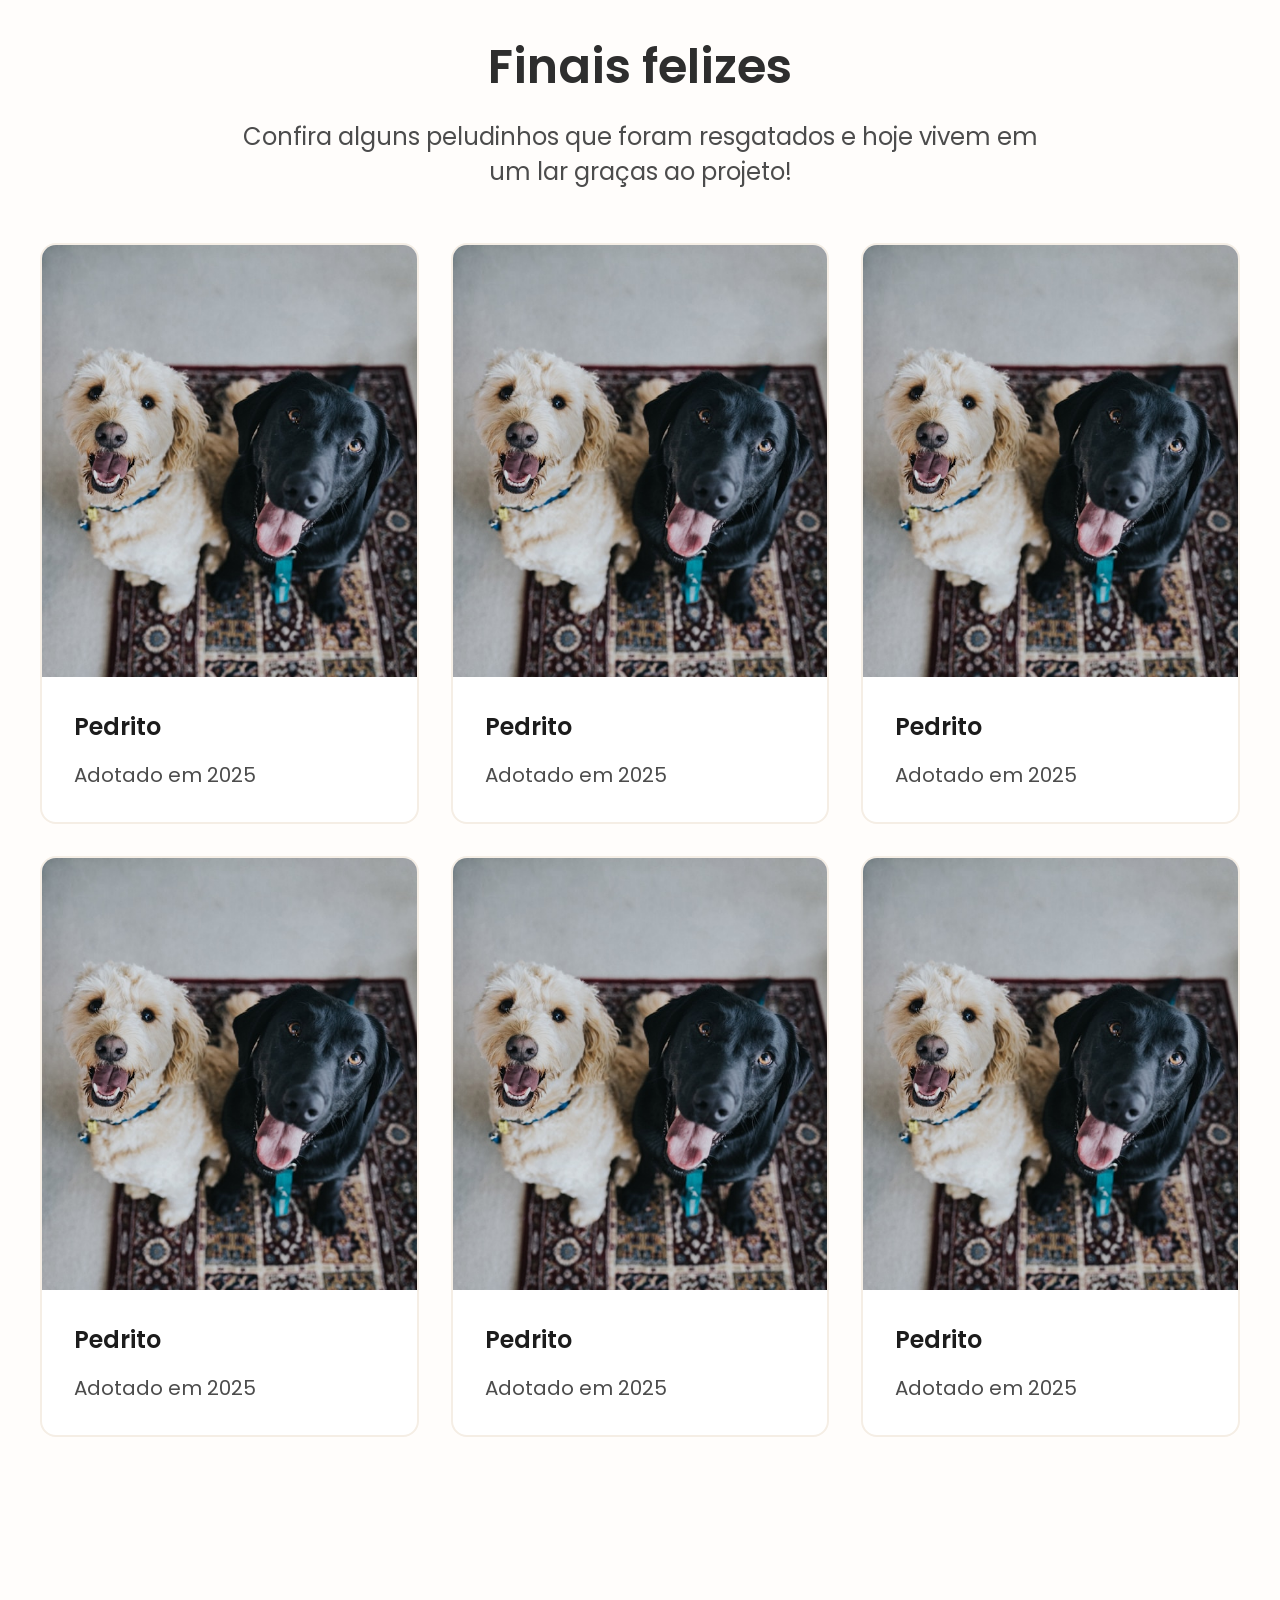
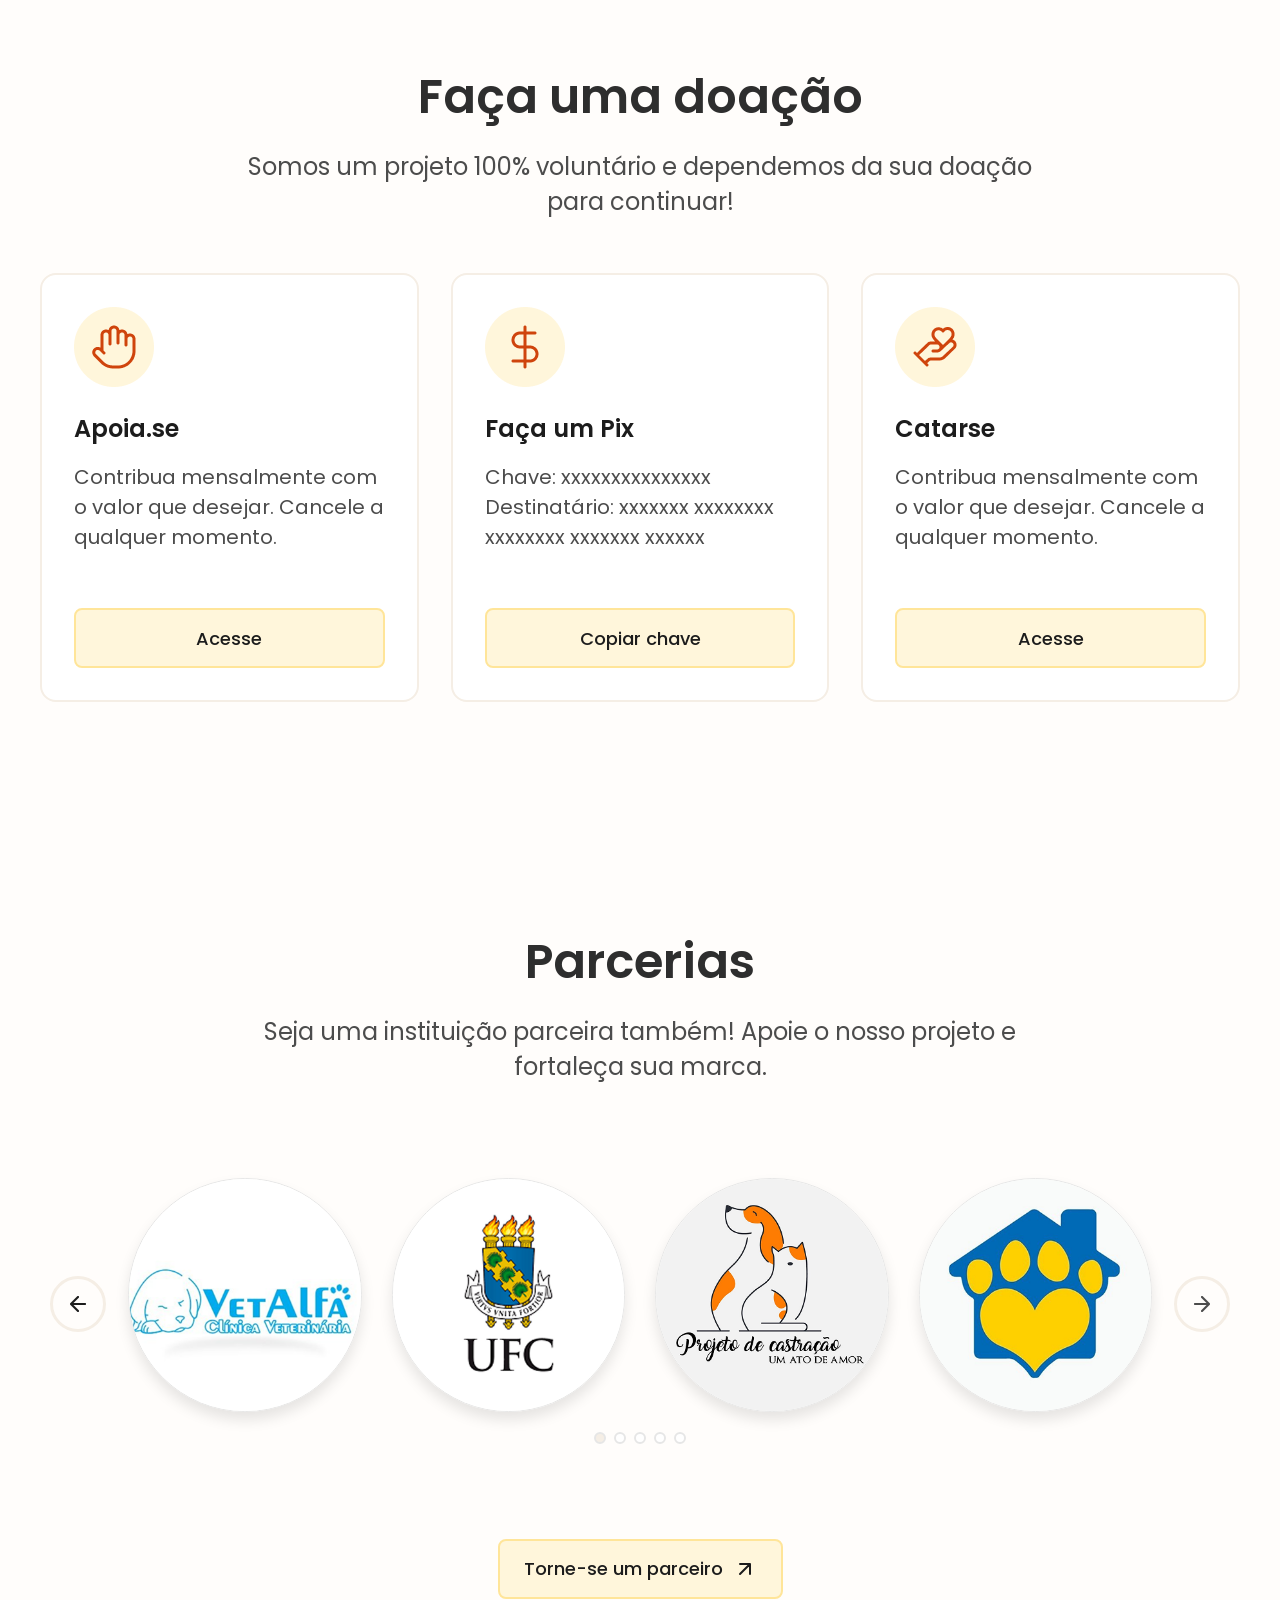
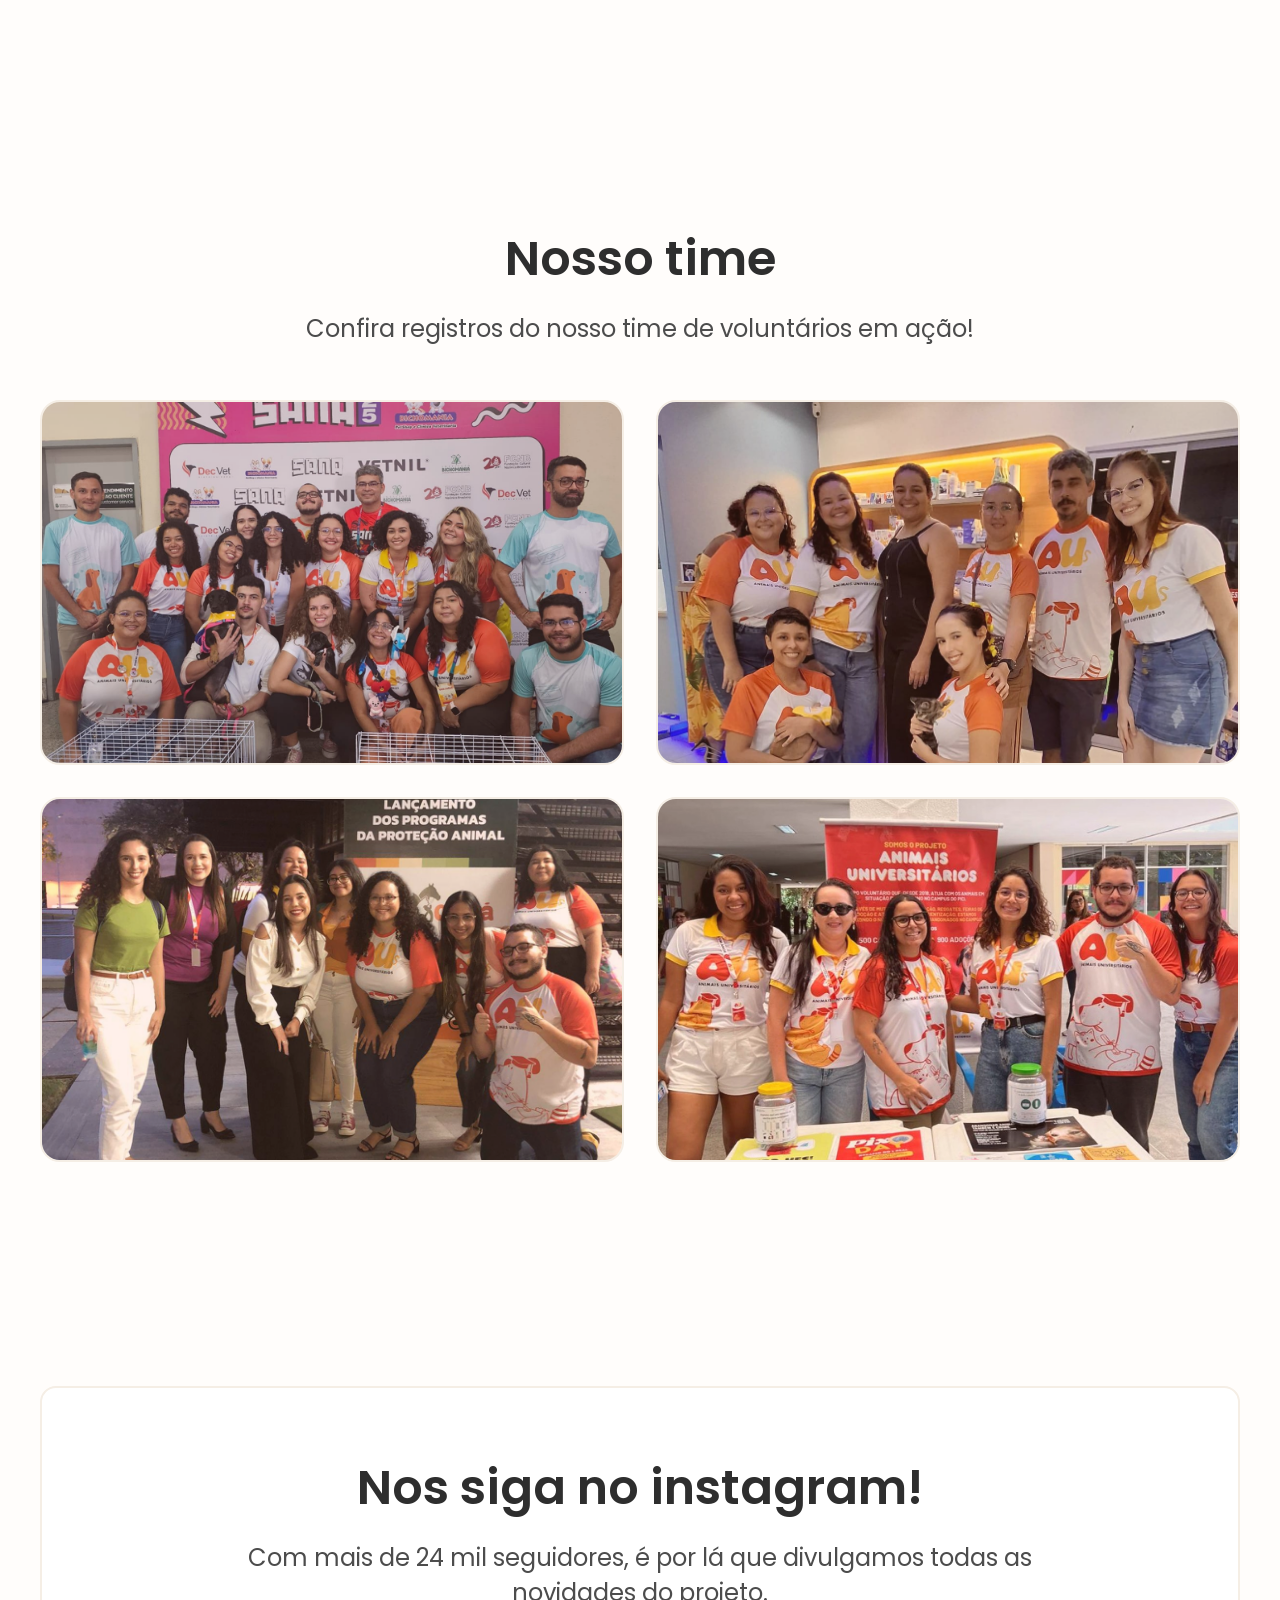
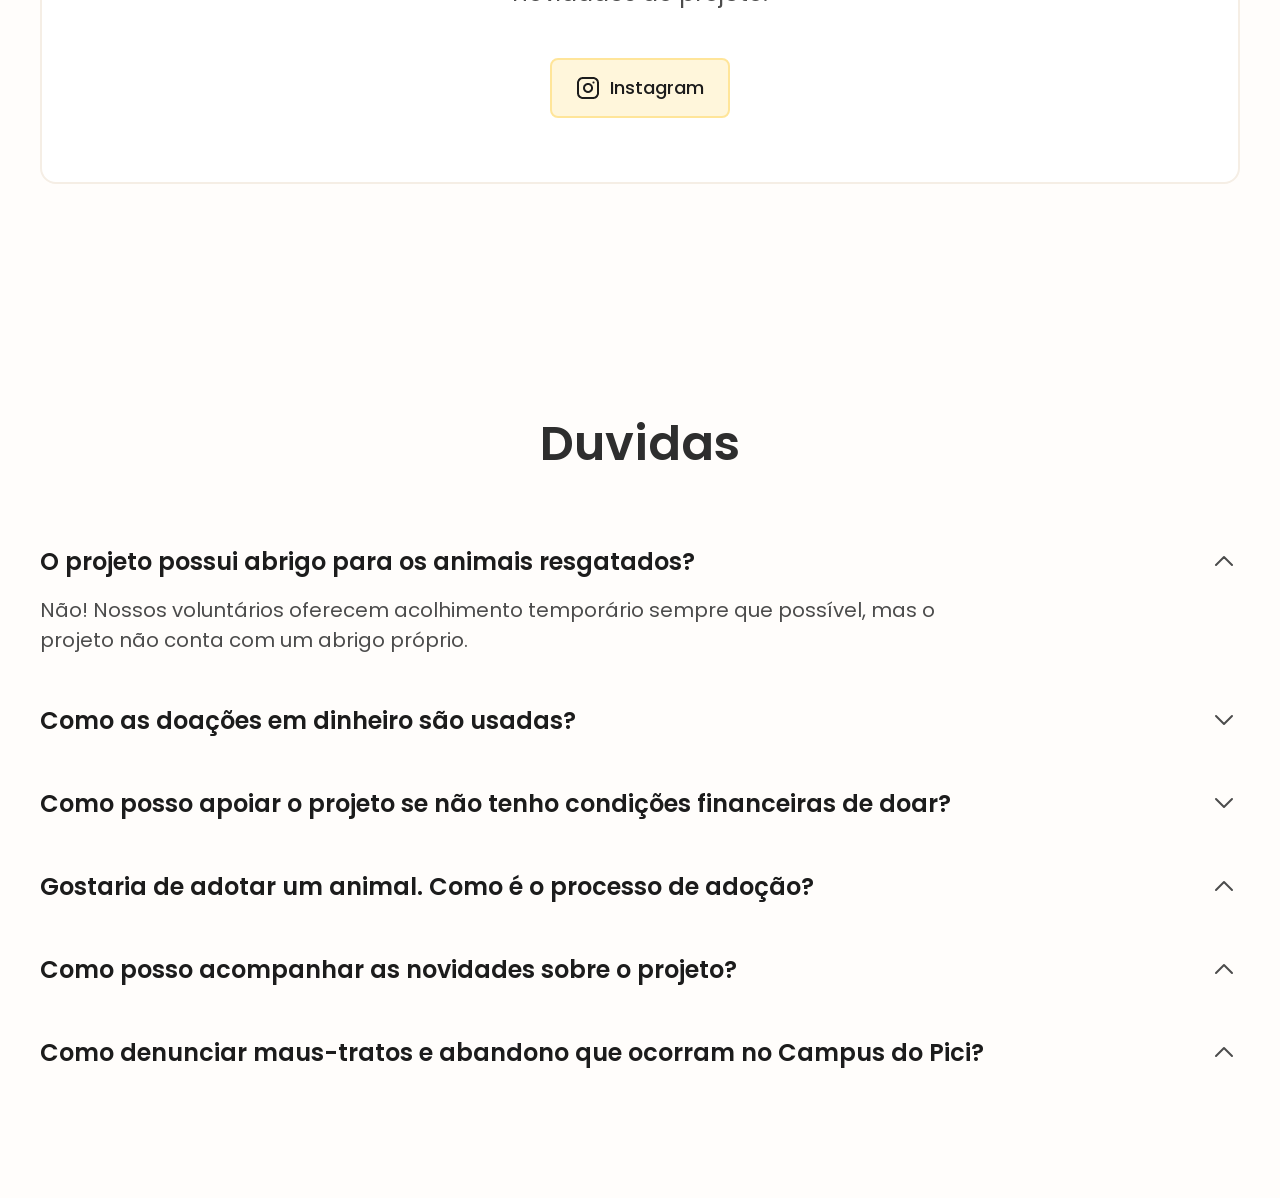
==== commit 94a63054: "Adicionando seção de Dúvidas." ====
--- a/index.html
+++ b/index.html
@@ -72,7 +72,7 @@
             </div>
           </div>
           <div id="about_image">
-            <img src="src/images/Cat.png" alt="" />
+            <img src="src/images/cat.png" alt="" />
           </div>
         </div>
       </section>
@@ -465,6 +465,85 @@
           </div>
         </div>
       </section>
+
+      <section id="faq">
+        <div class="container">
+          <section class="faq_content">
+            <h2 class="section_title">Duvidas</h2>
+
+            <dl>
+              <div class="faq_question">
+                <dt>
+                  <button aria-expanded="true" aria-controls="pergunta1">
+                    O projeto possui abrigo para os animais resgatados?
+                  </button>
+                </dt>
+                <dd id="pergunta1" class="active">
+                  Não! Nossos voluntários oferecem acolhimento temporário sempre
+                  que possível, mas o projeto não conta com um abrigo próprio.
+                </dd>
+              </div>
+              <div class="faq_question">
+                <dt>
+                  <button aria-expanded="false" aria-controls="pergunta2">
+                    Como as doações em dinheiro são usadas?
+                  </button>
+                </dt>
+                <dd id="pergunta2">
+                  Não! Nossos voluntários oferecem acolhimento temporário sempre
+                  que possível, mas o projeto não conta com um abrigo próprio.
+                </dd>
+              </div>
+              <div class="faq_question">
+                <dt>
+                  <button aria-expanded="false" aria-controls="pergunta3">
+                    Como posso apoiar o projeto se não tenho condições
+                    financeiras de doar?
+                  </button>
+                </dt>
+                <dd id="pergunta3">
+                  Não! Nossos voluntários oferecem acolhimento temporário sempre
+                  que possível, mas o projeto não conta com um abrigo próprio.
+                </dd>
+              </div>
+              <div class="faq_question">
+                <dt>
+                  <button aria-expanded="true" aria-controls="pergunta4">
+                    Gostaria de adotar um animal. Como é o processo de adoção?
+                  </button>
+                </dt>
+                <dd id="pergunta4">
+                  Não! Nossos voluntários oferecem acolhimento temporário sempre
+                  que possível, mas o projeto não conta com um abrigo próprio.
+                </dd>
+              </div>
+              <div class="faq_question">
+                <dt>
+                  <button aria-expanded="true" aria-controls="pergunta5">
+                    Como posso acompanhar as novidades sobre o projeto?
+                  </button>
+                </dt>
+                <dd id="pergunta5">
+                  Não! Nossos voluntários oferecem acolhimento temporário sempre
+                  que possível, mas o projeto não conta com um abrigo próprio.
+                </dd>
+              </div>
+              <div class="faq_question">
+                <dt>
+                  <button aria-expanded="true" aria-controls="pergunta6">
+                    Como denunciar maus-tratos e abandono que ocorram no Campus
+                    do Pici?
+                  </button>
+                </dt>
+                <dd id="pergunta6">
+                  Não! Nossos voluntários oferecem acolhimento temporário sempre
+                  que possível, mas o projeto não conta com um abrigo próprio.
+                </dd>
+              </div>
+            </dl>
+          </section>
+        </div>
+      </section>
     </main>
 
     <script defer src="./src/js/script.js"></script>
--- a/src/css/style.css
+++ b/src/css/style.css
@@ -10,6 +10,7 @@
 @import url("partners.css");
 @import url("team.css");
 @import url("follow.css");
+@import url("faq.css");
 
 :root {
   --primary-1: #cf440c;
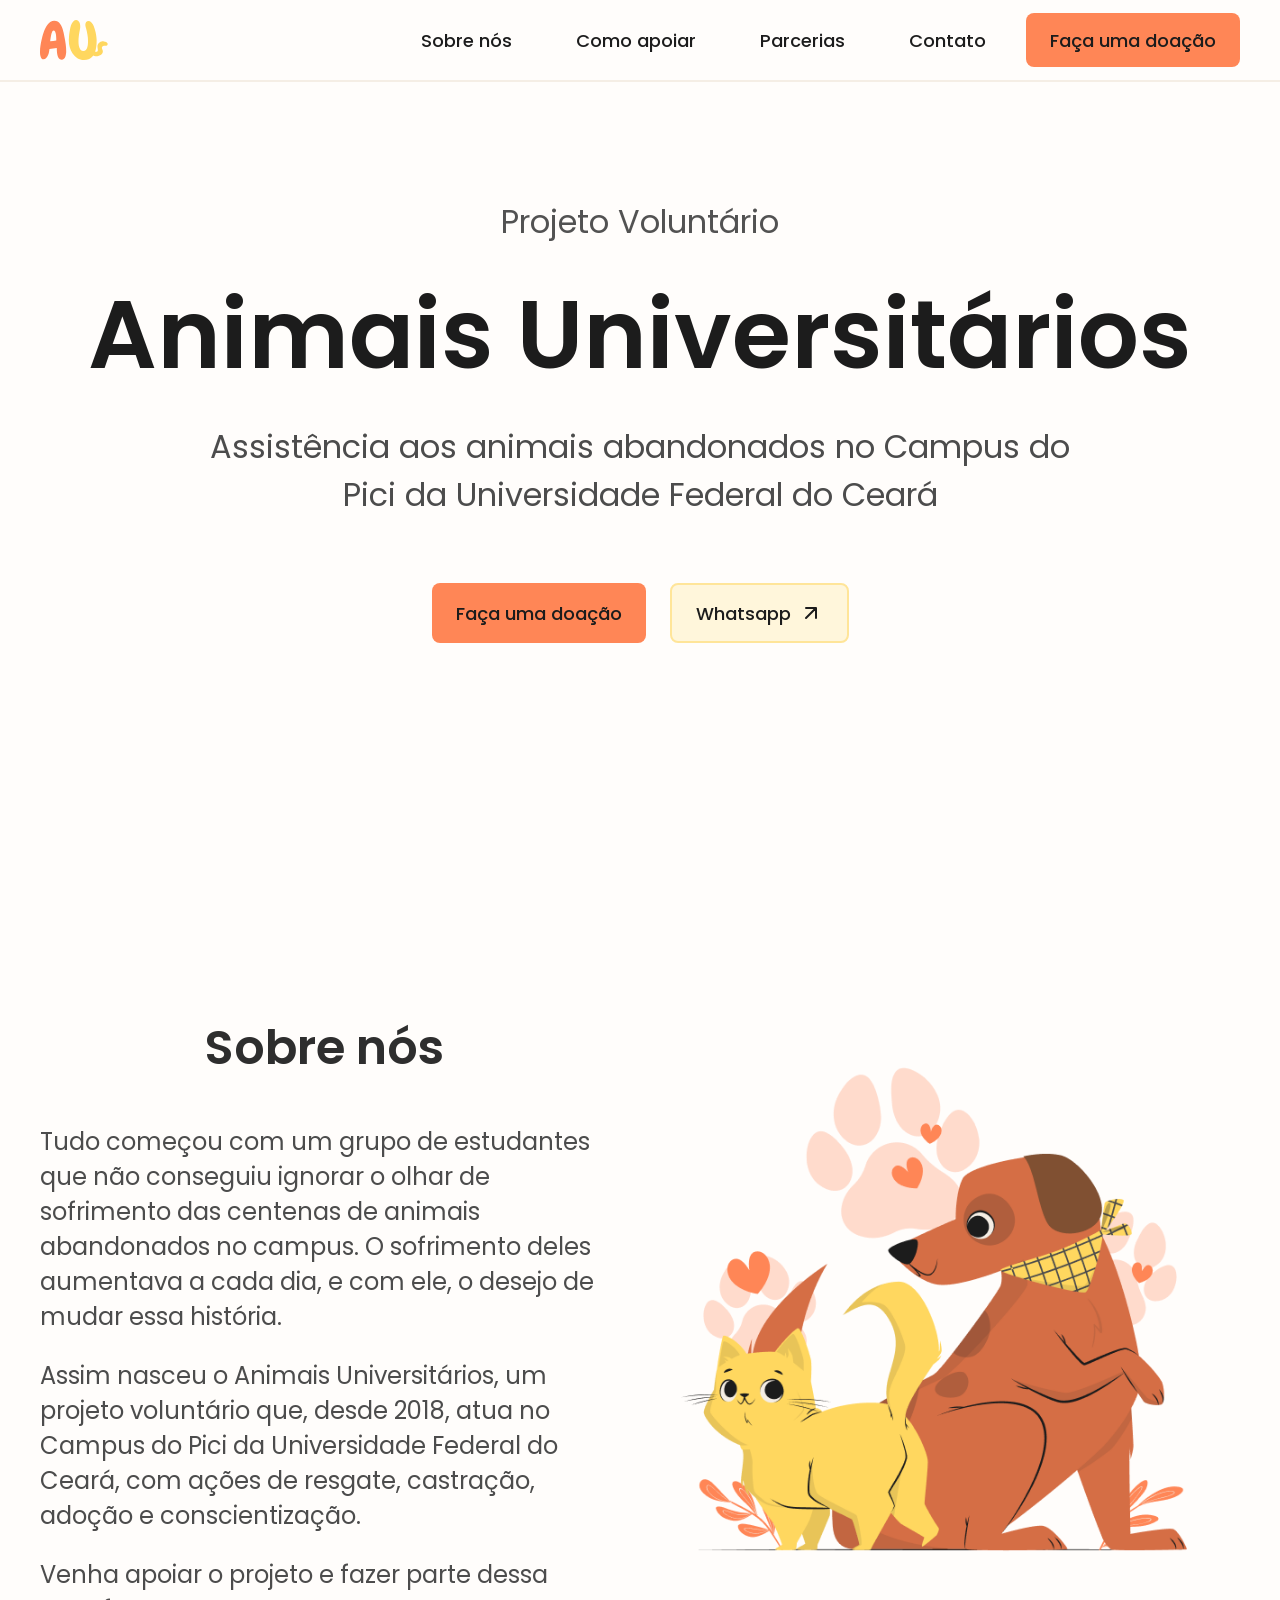
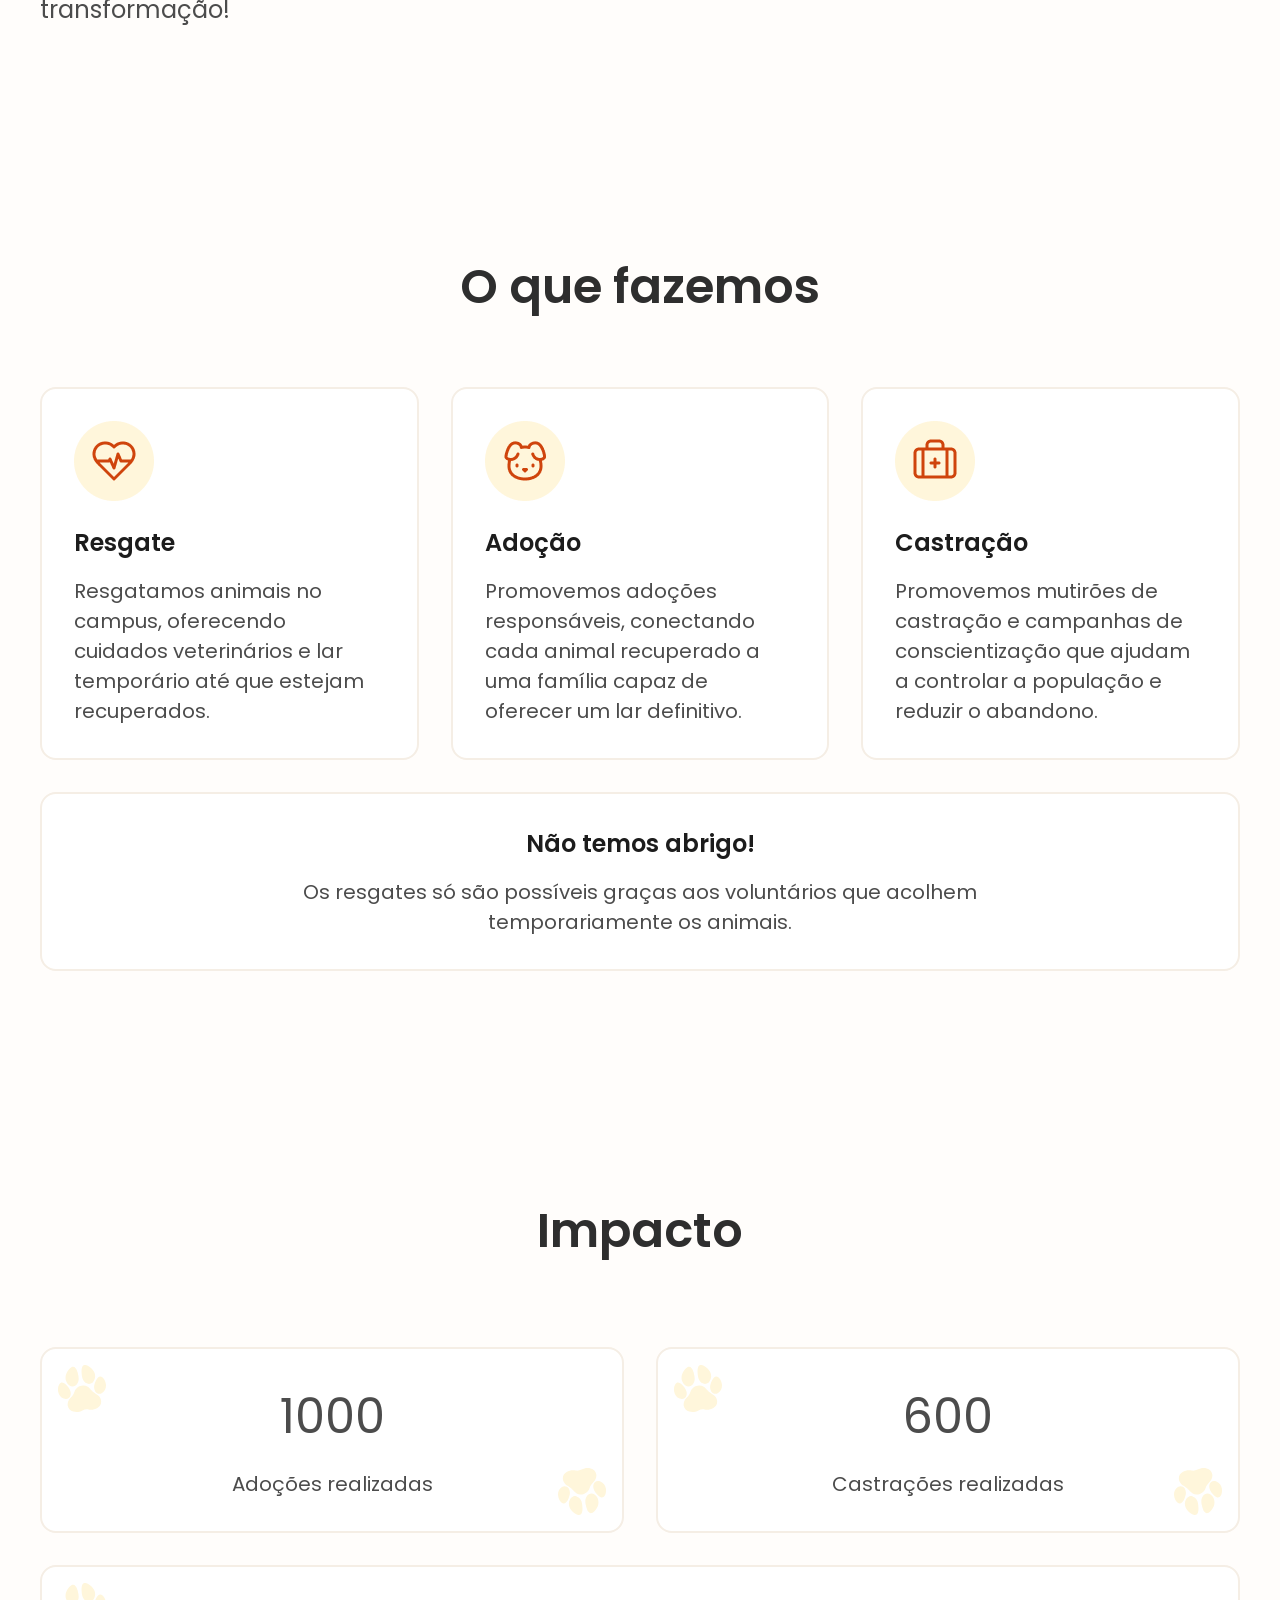
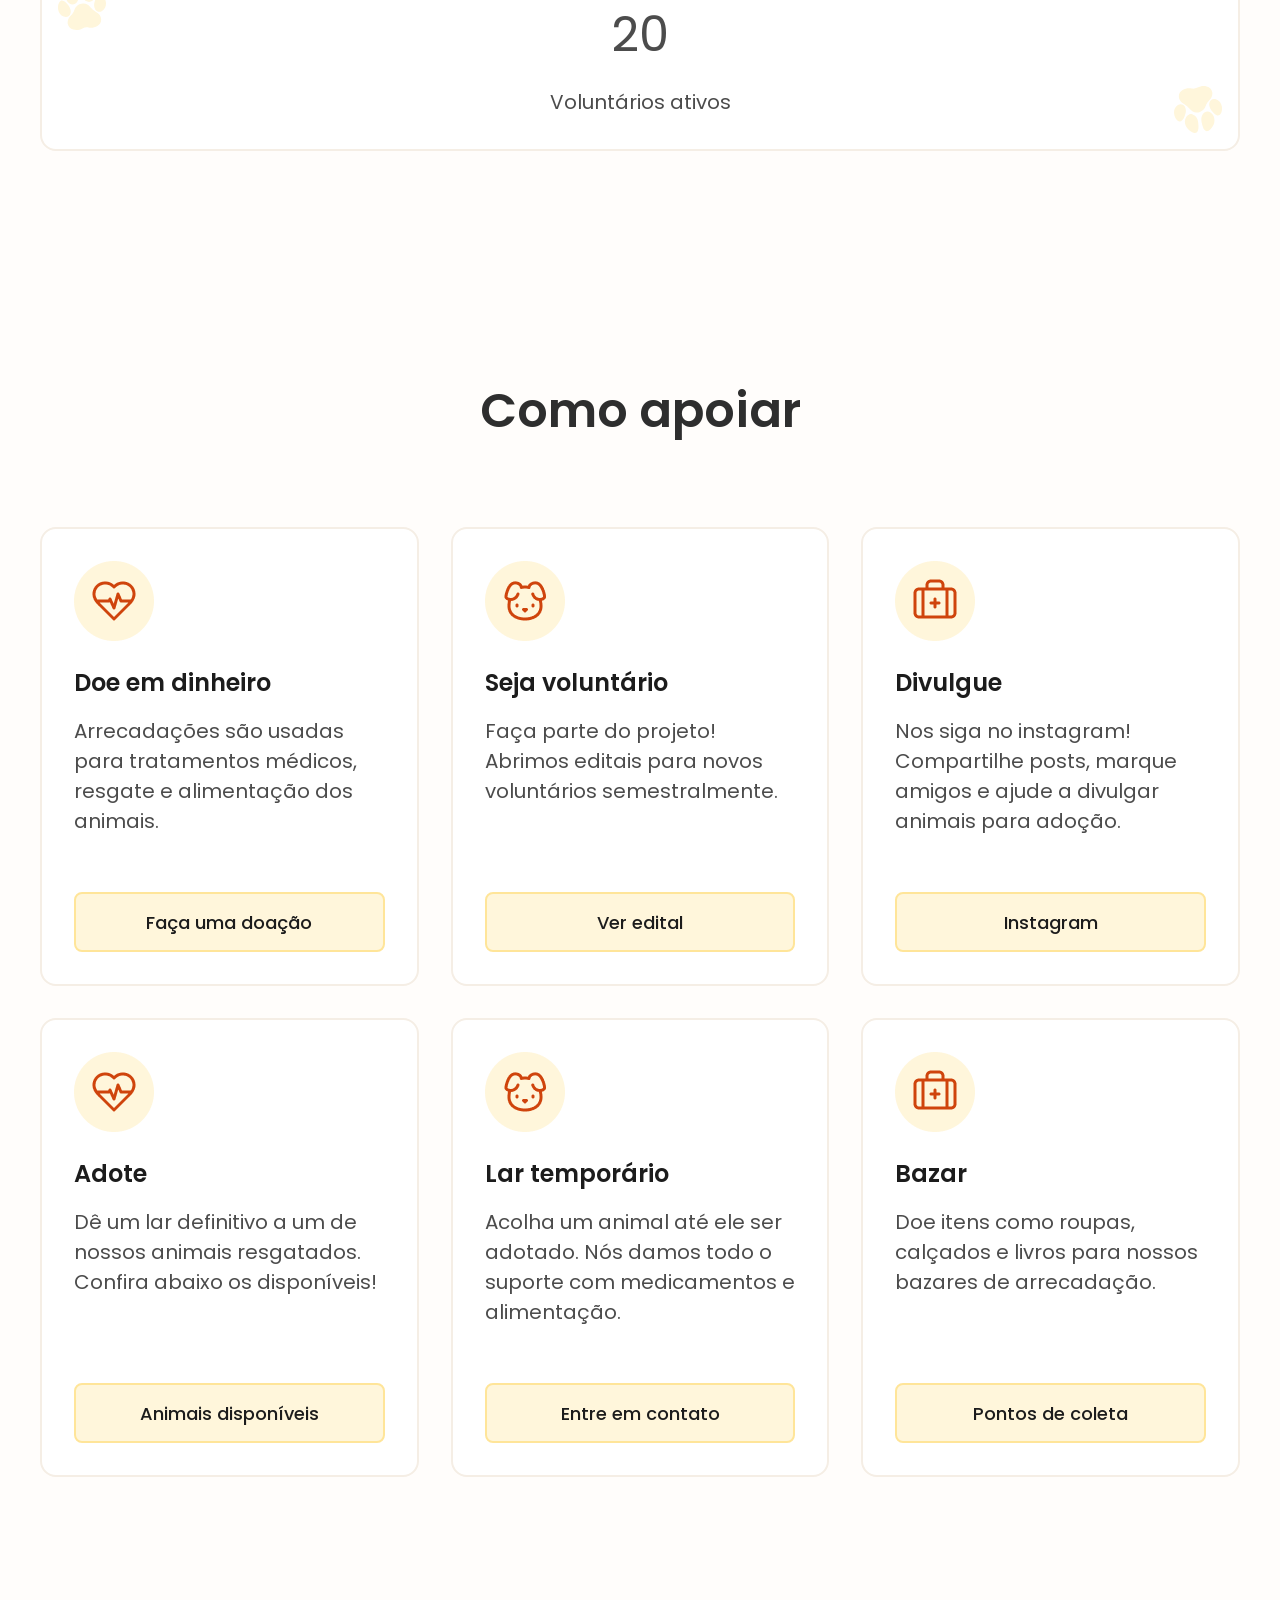
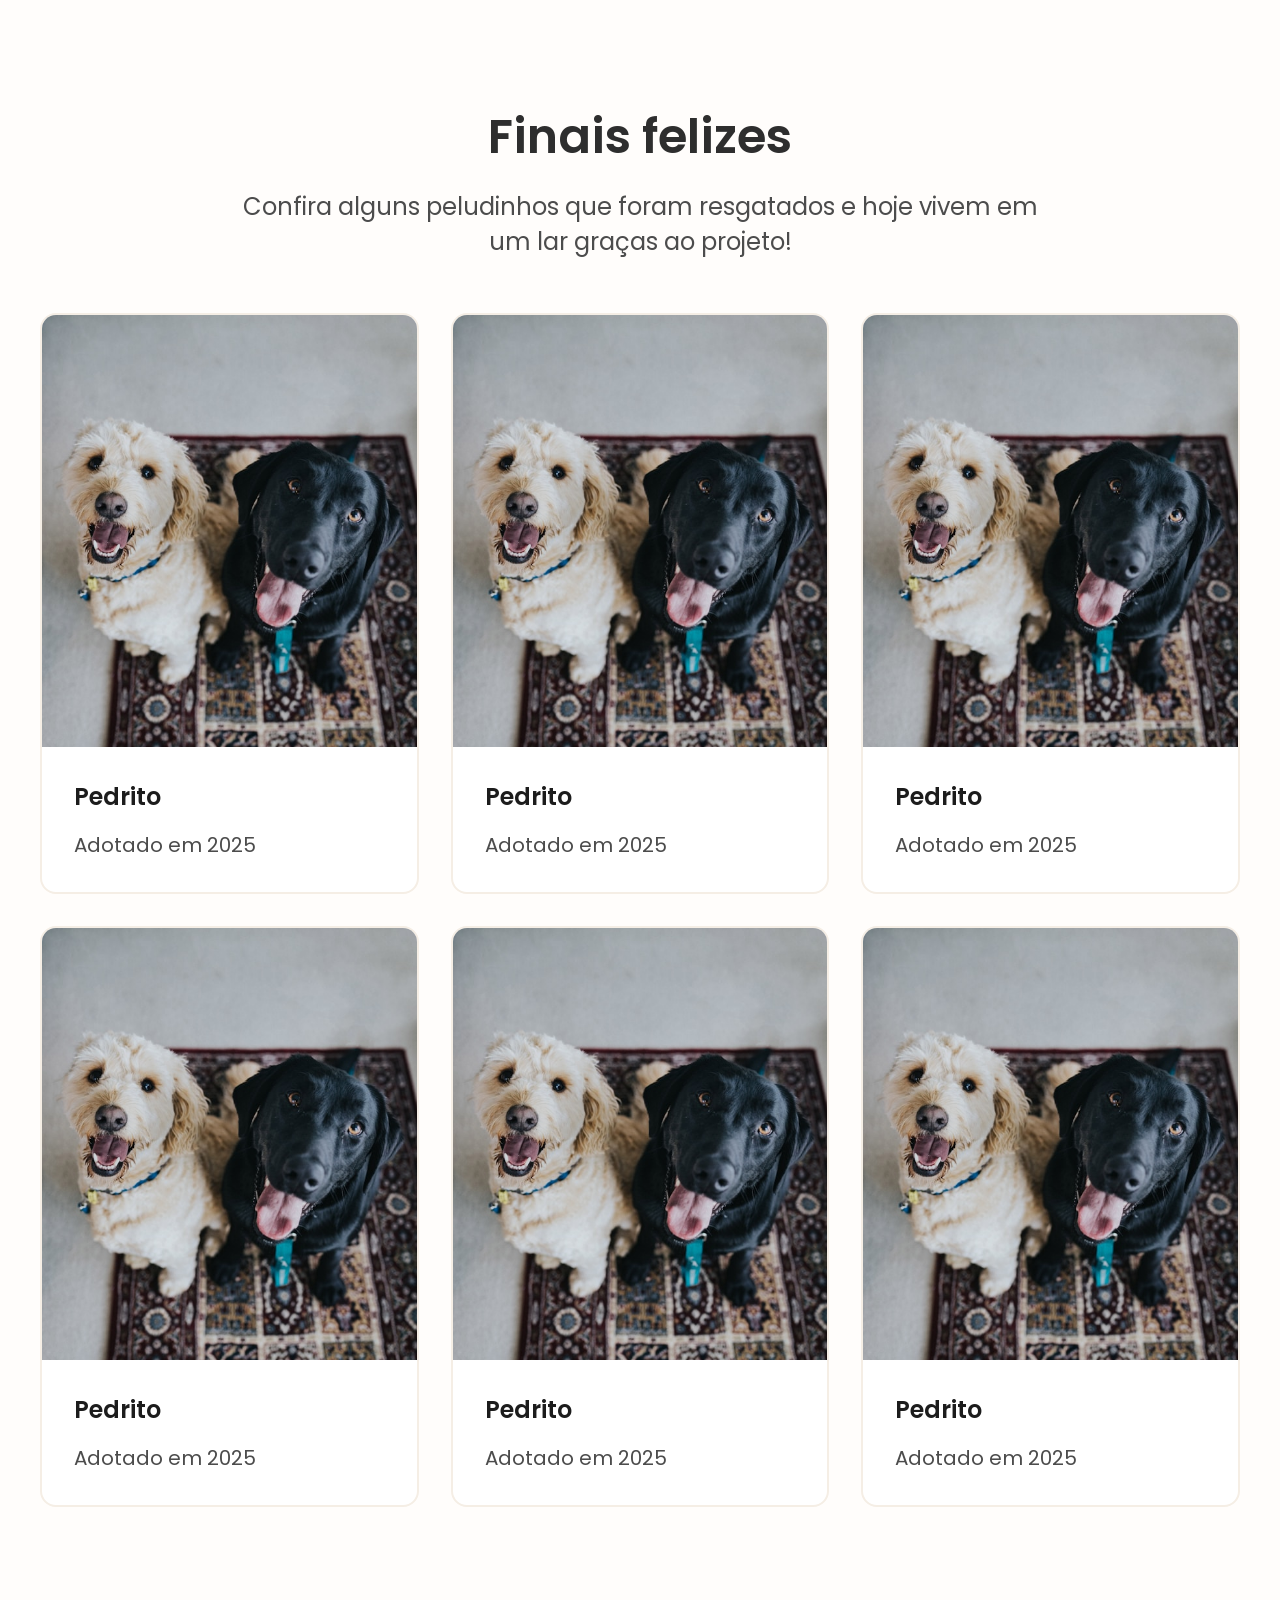
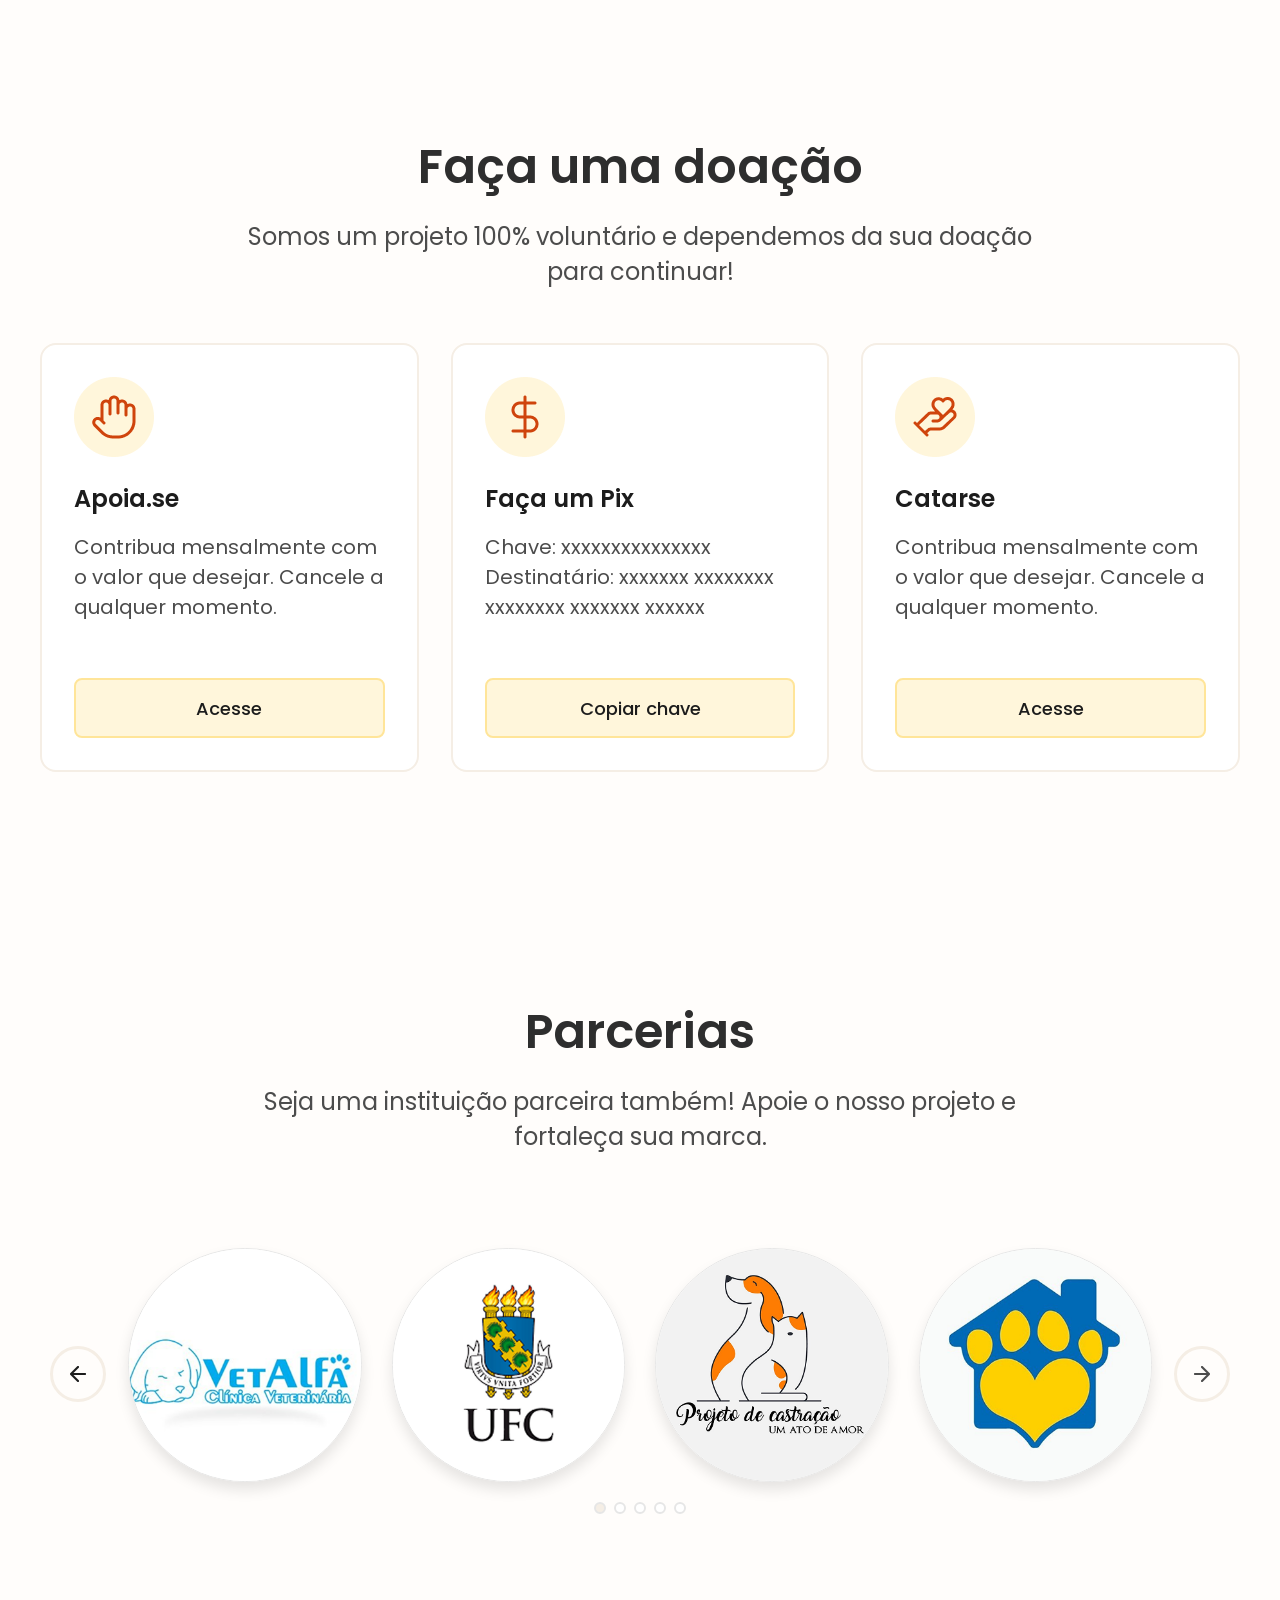
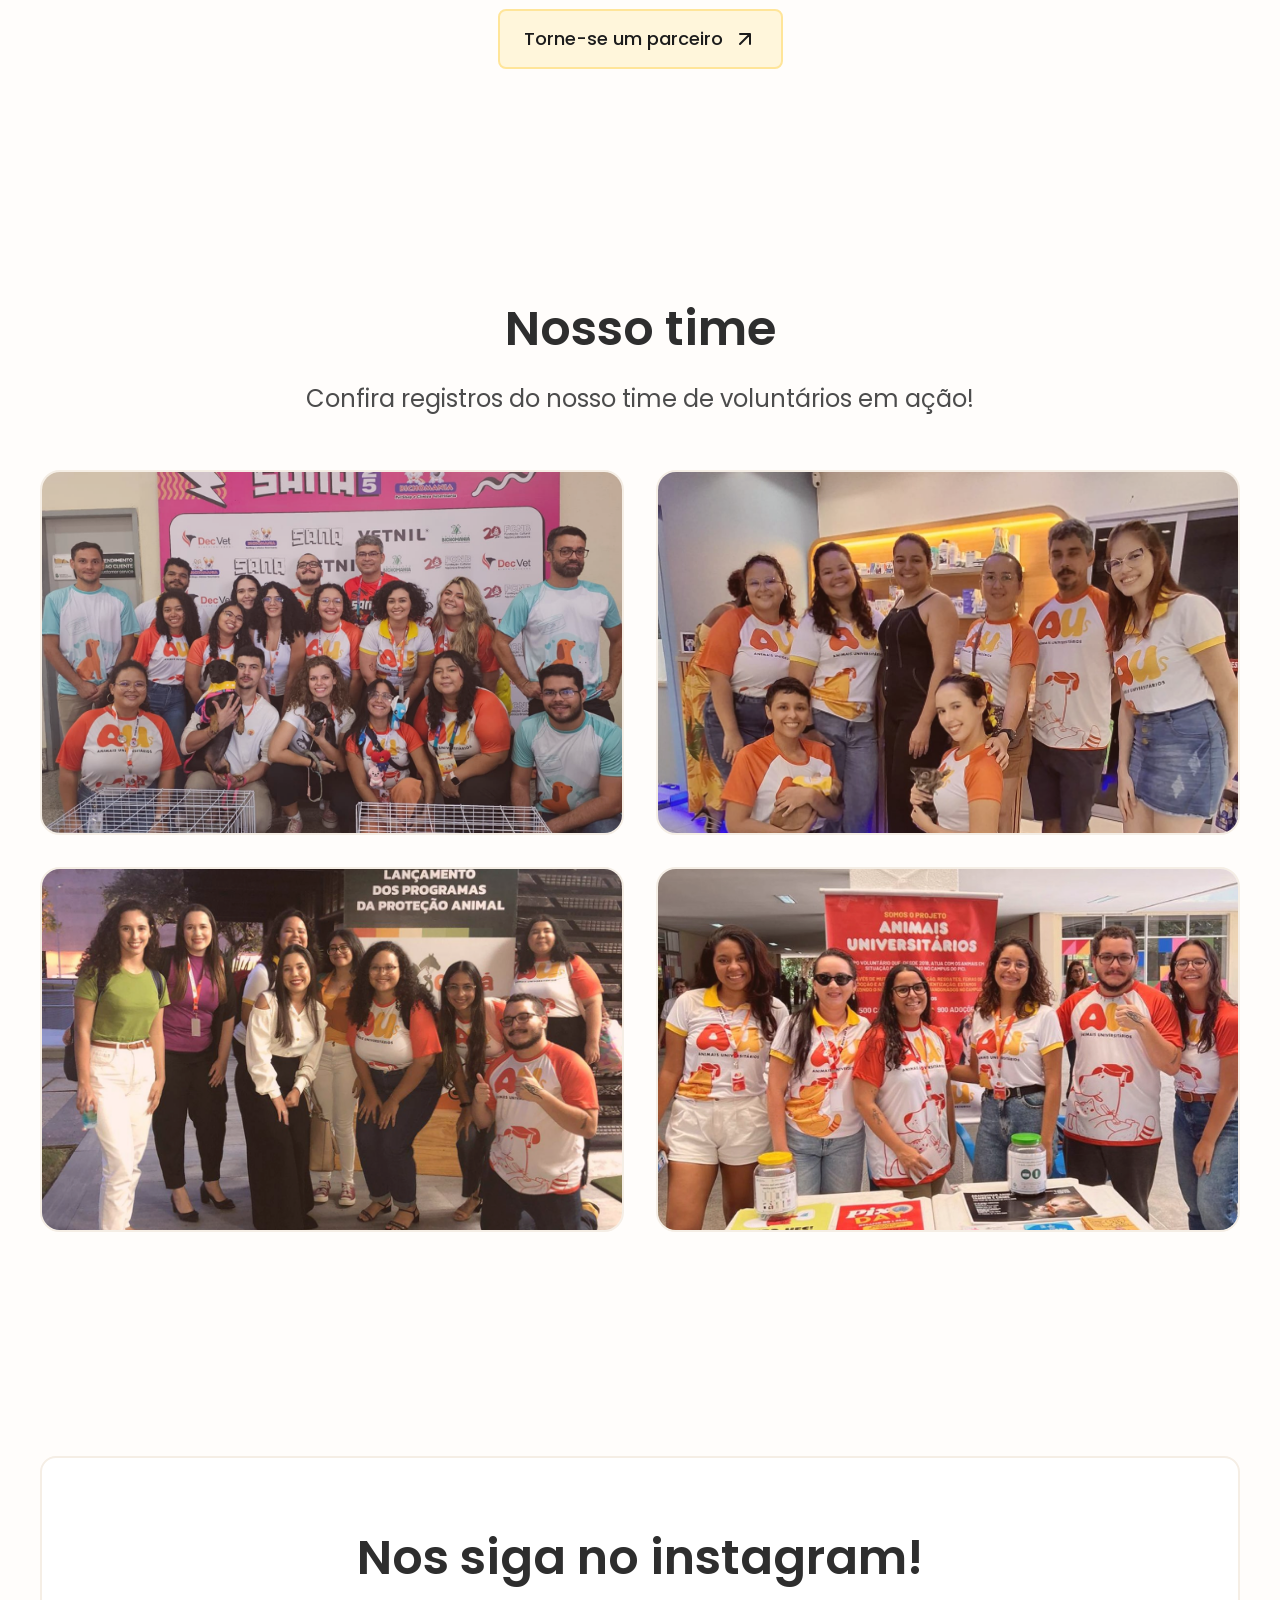
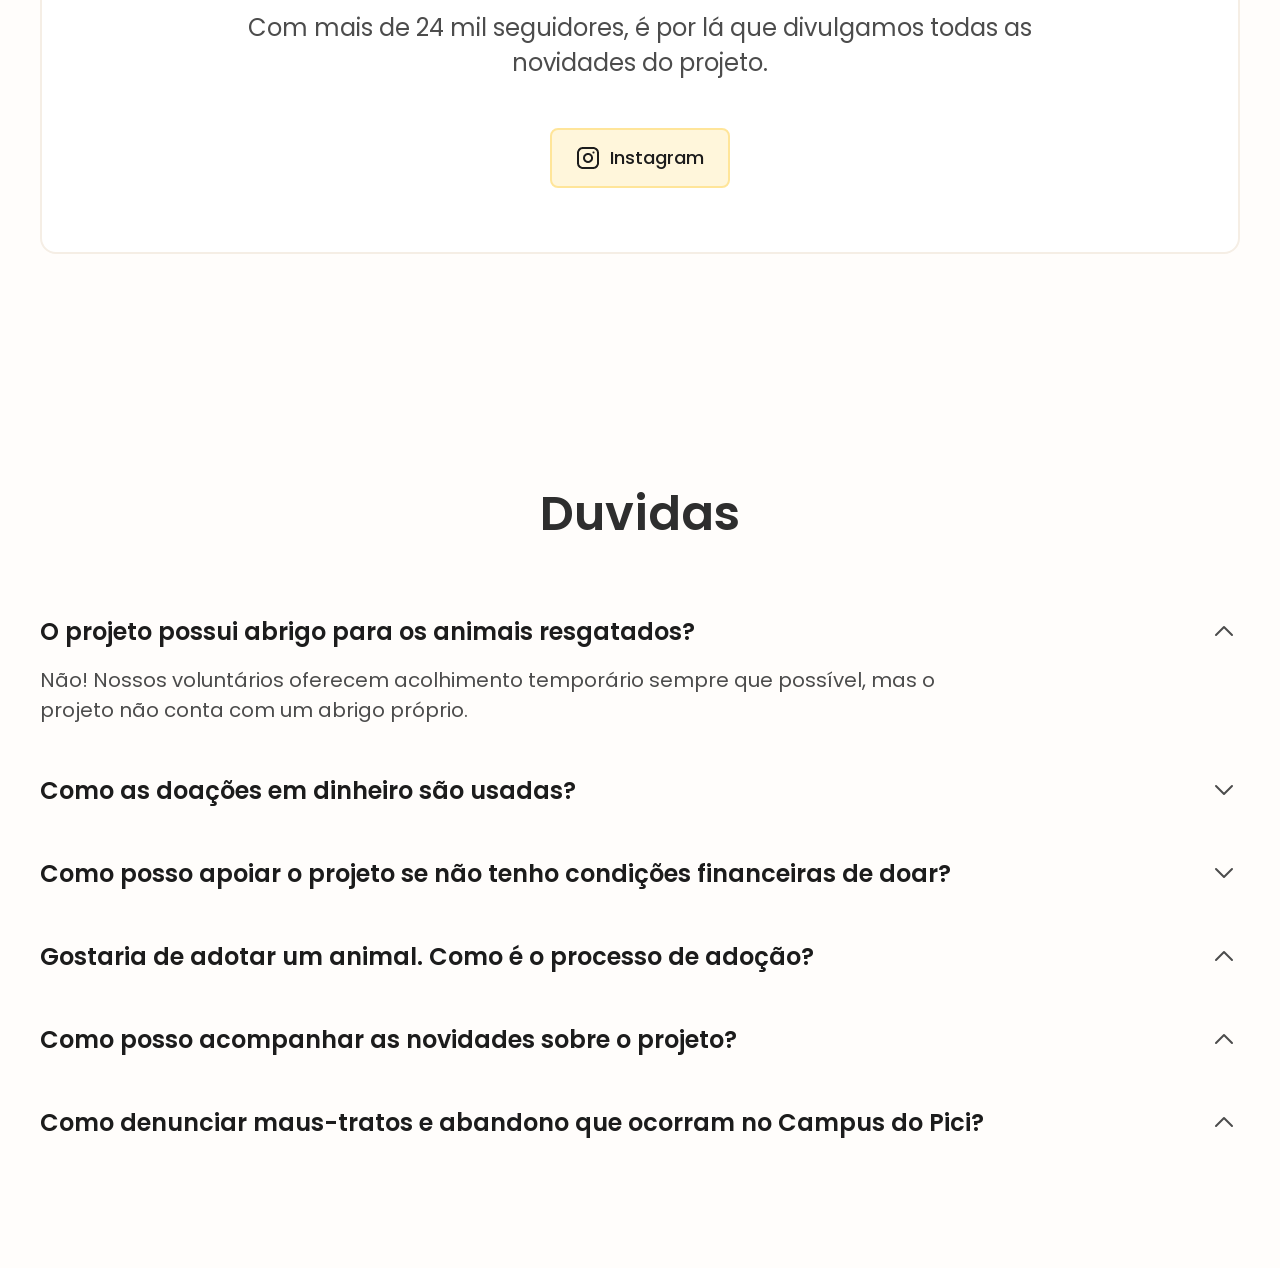
==== commit ce3d91da: "Atualizando repositorio local" ====
--- a/index.html
+++ b/index.html
@@ -72,7 +72,7 @@
             </div>
           </div>
           <div id="about_image">
-            <img src="src/images/cat.png" alt="" />
+            <img src="src/images/Cat.png" alt="" />
           </div>
         </div>
       </section>
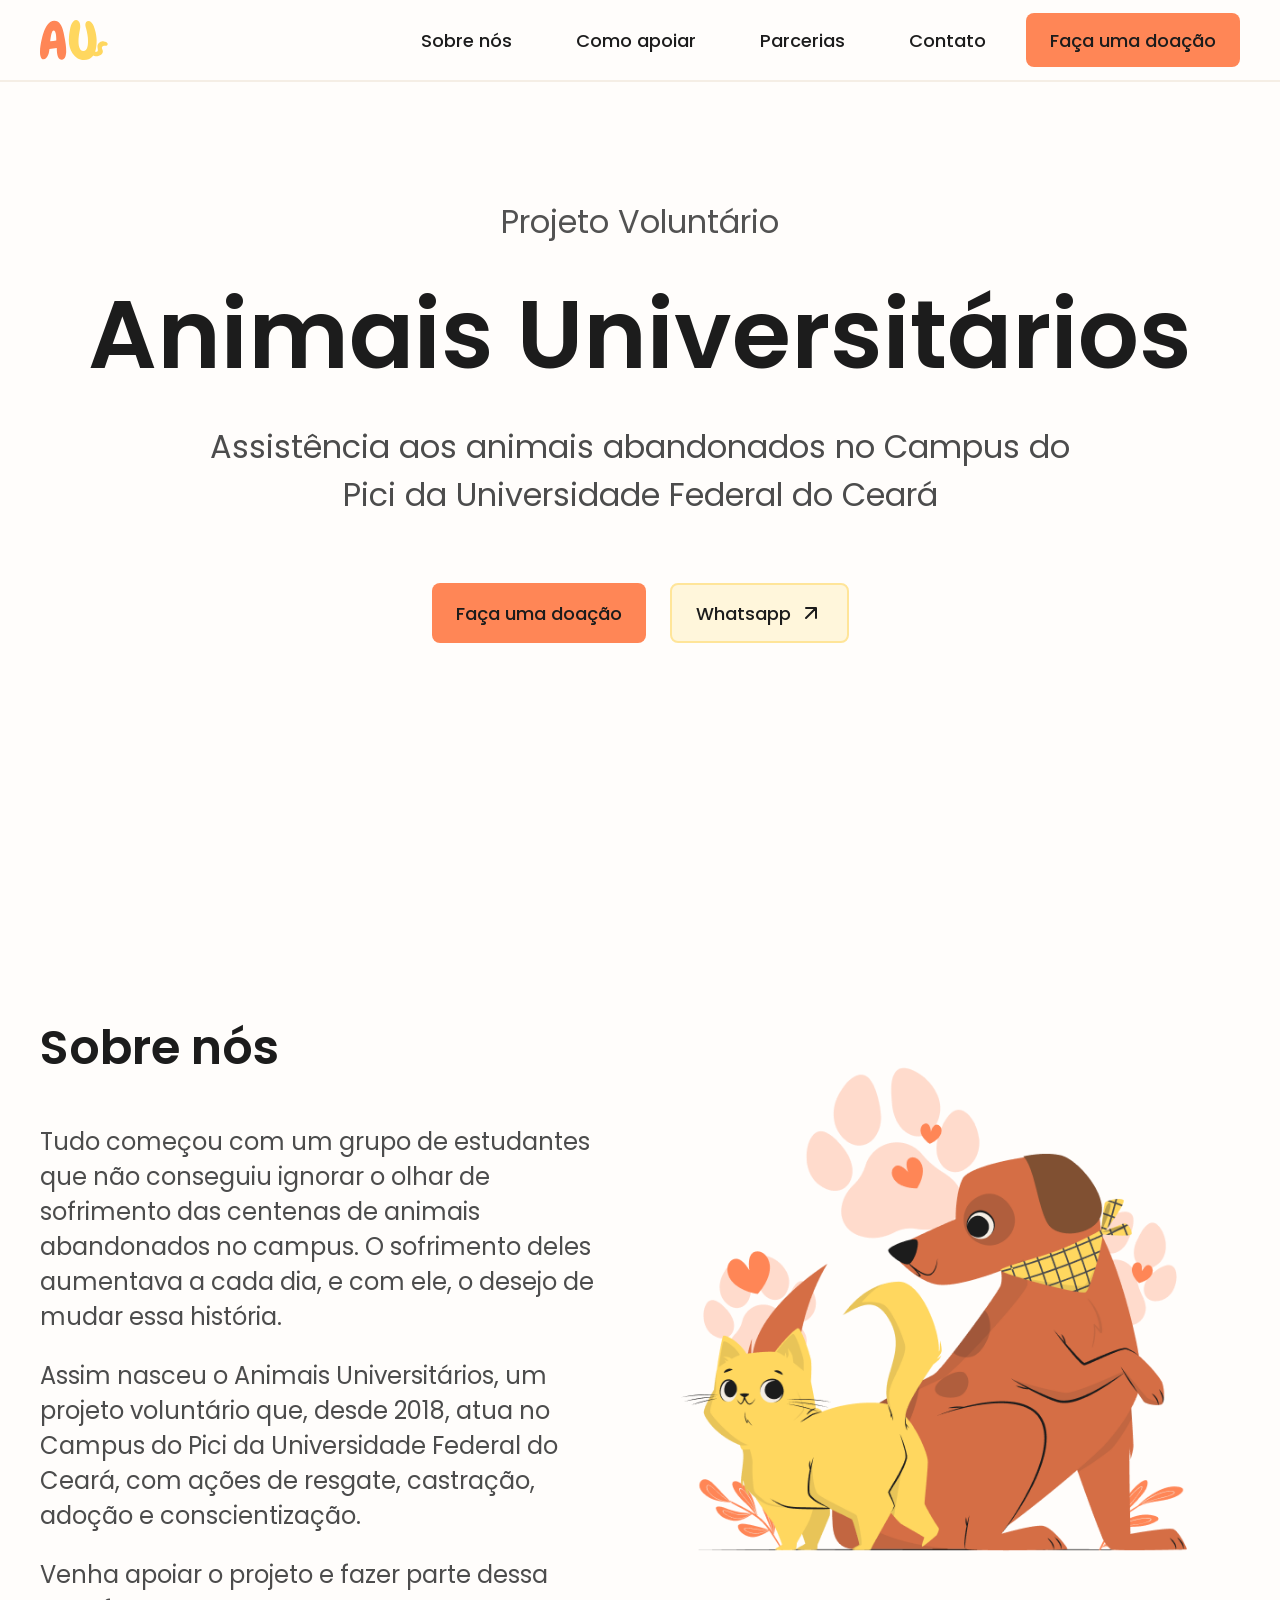
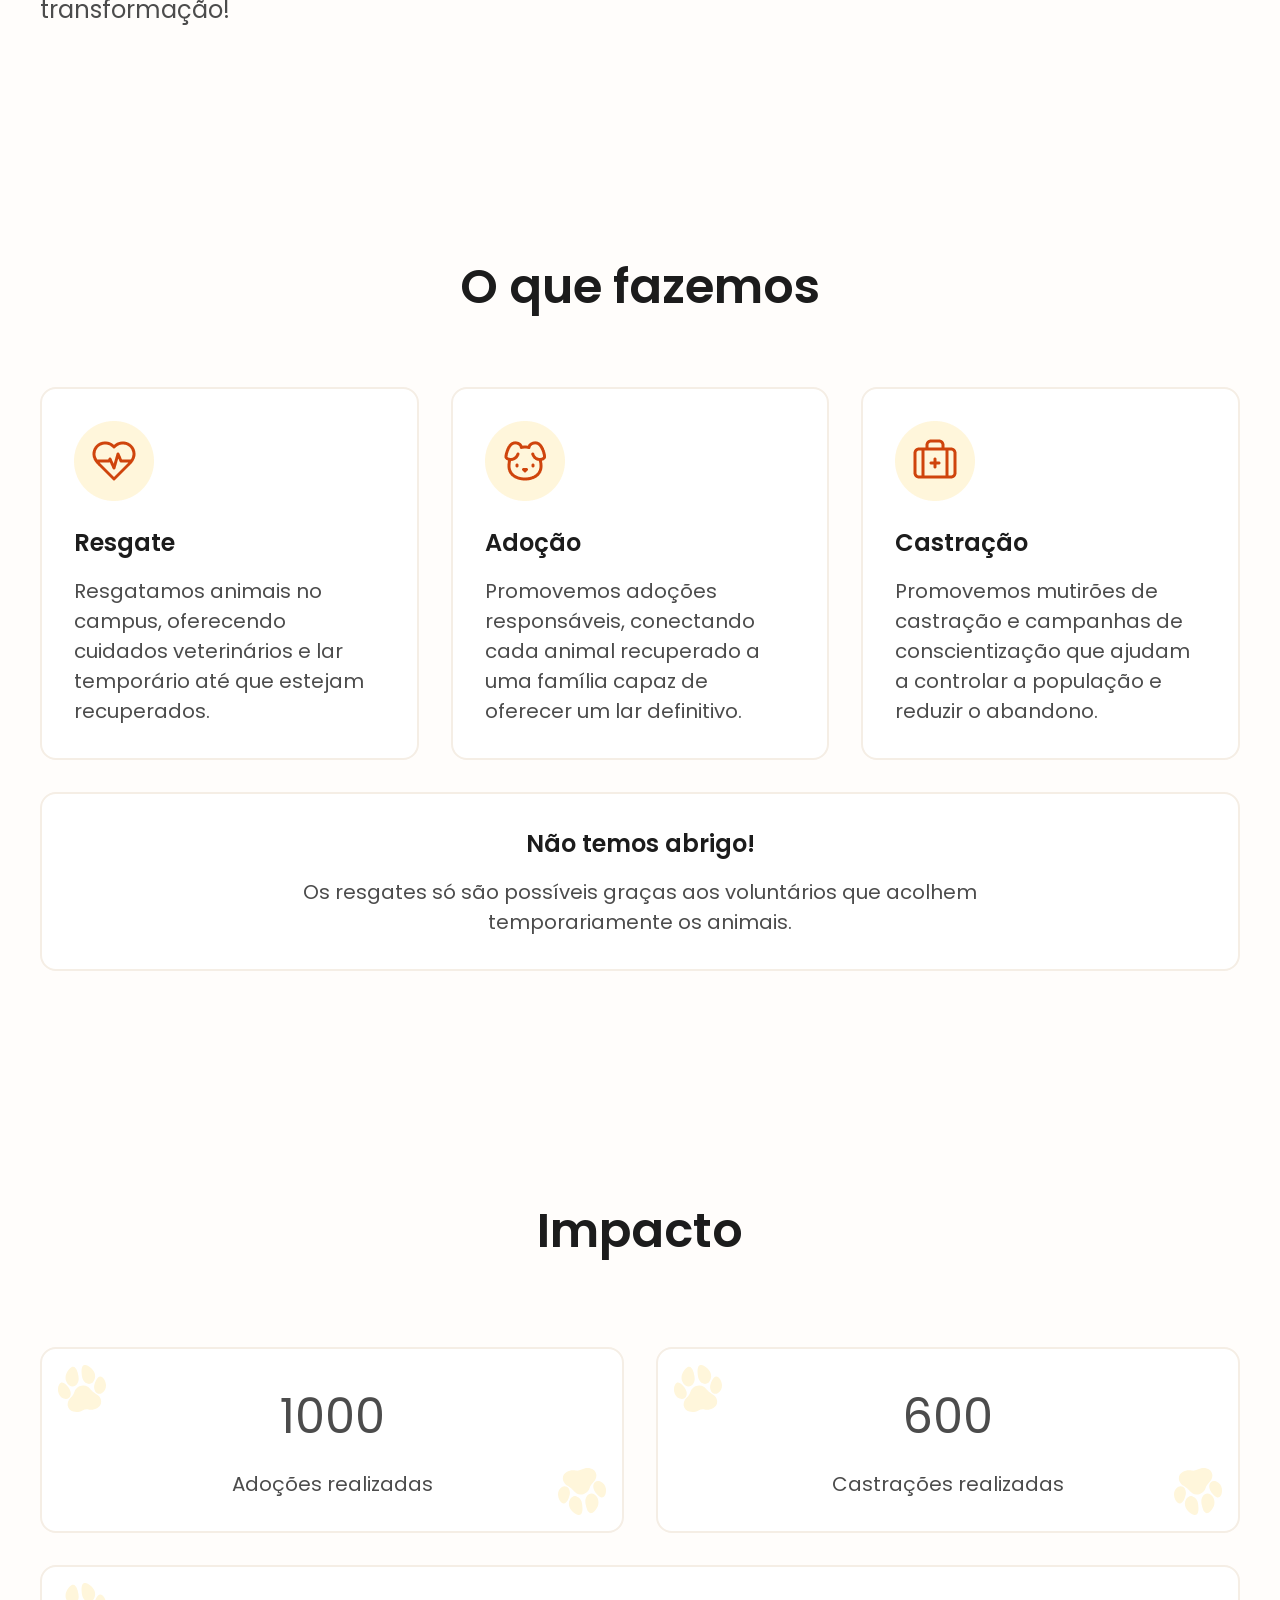
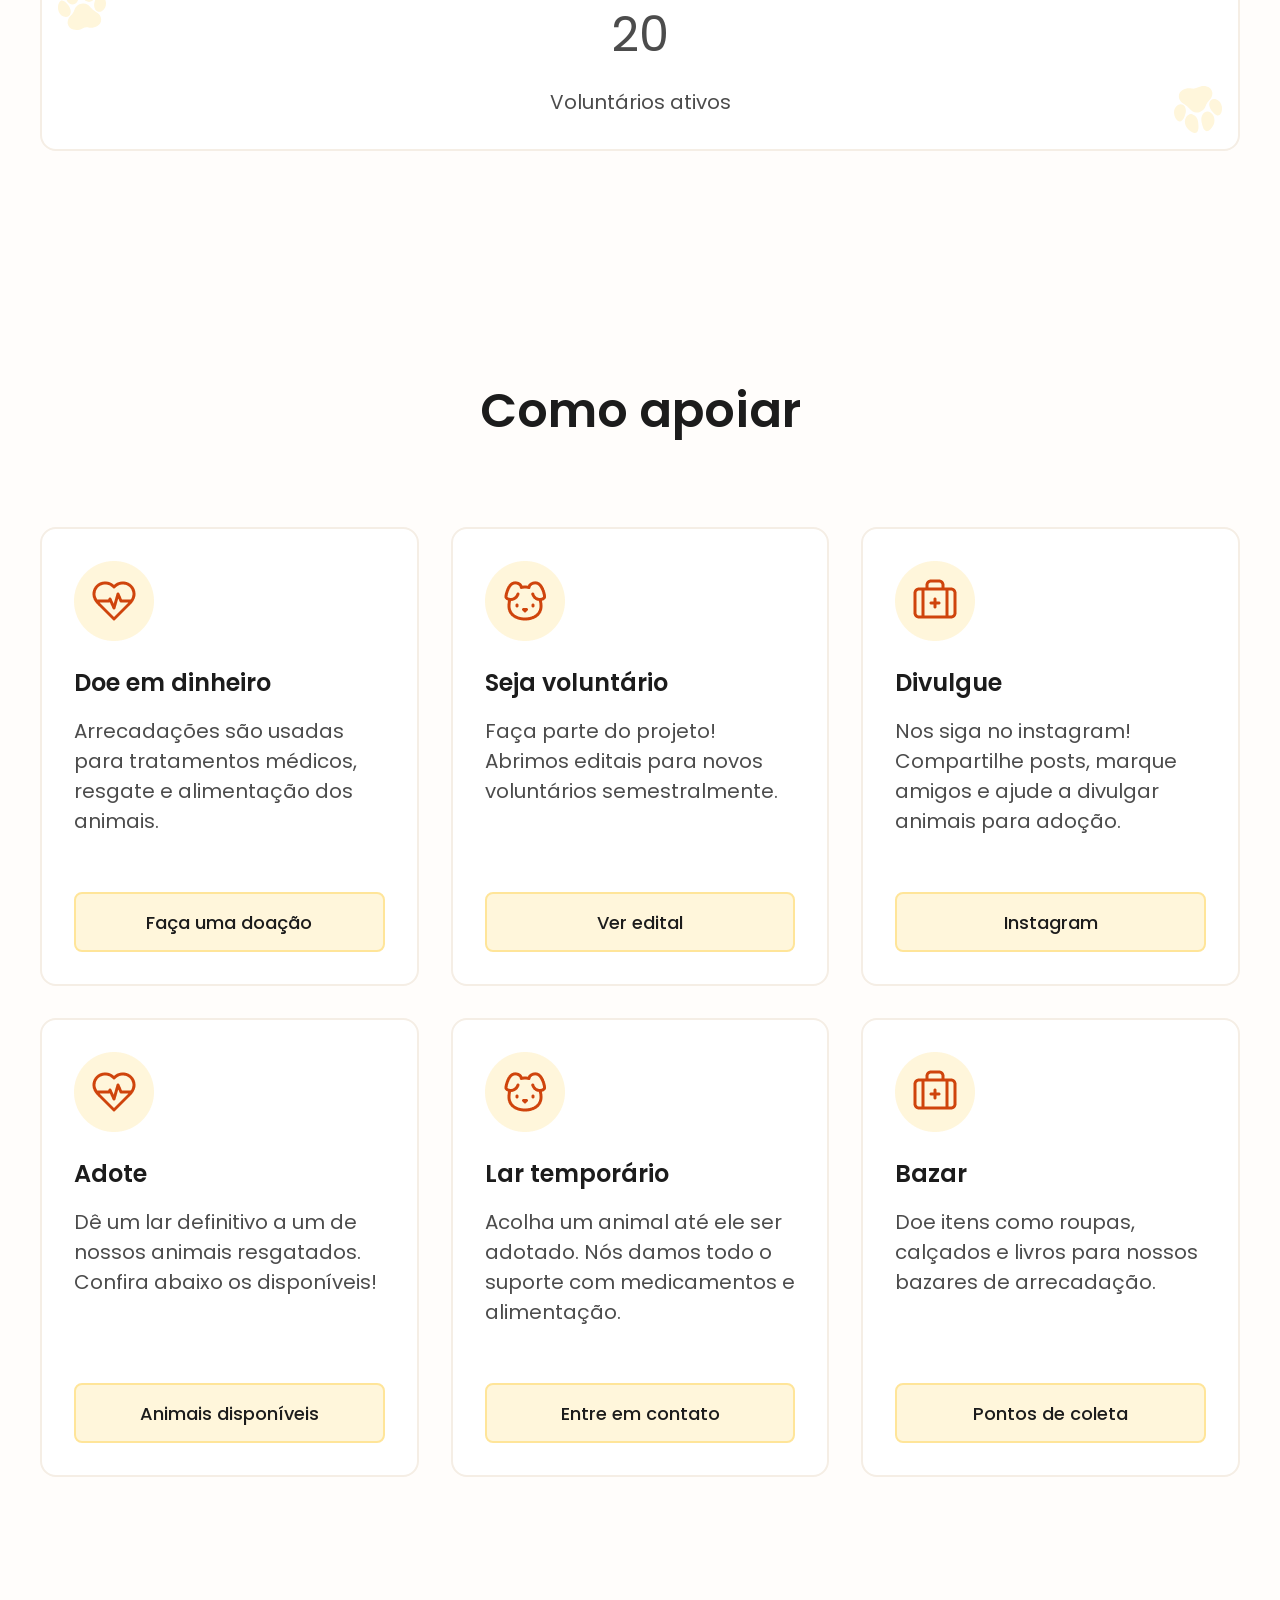
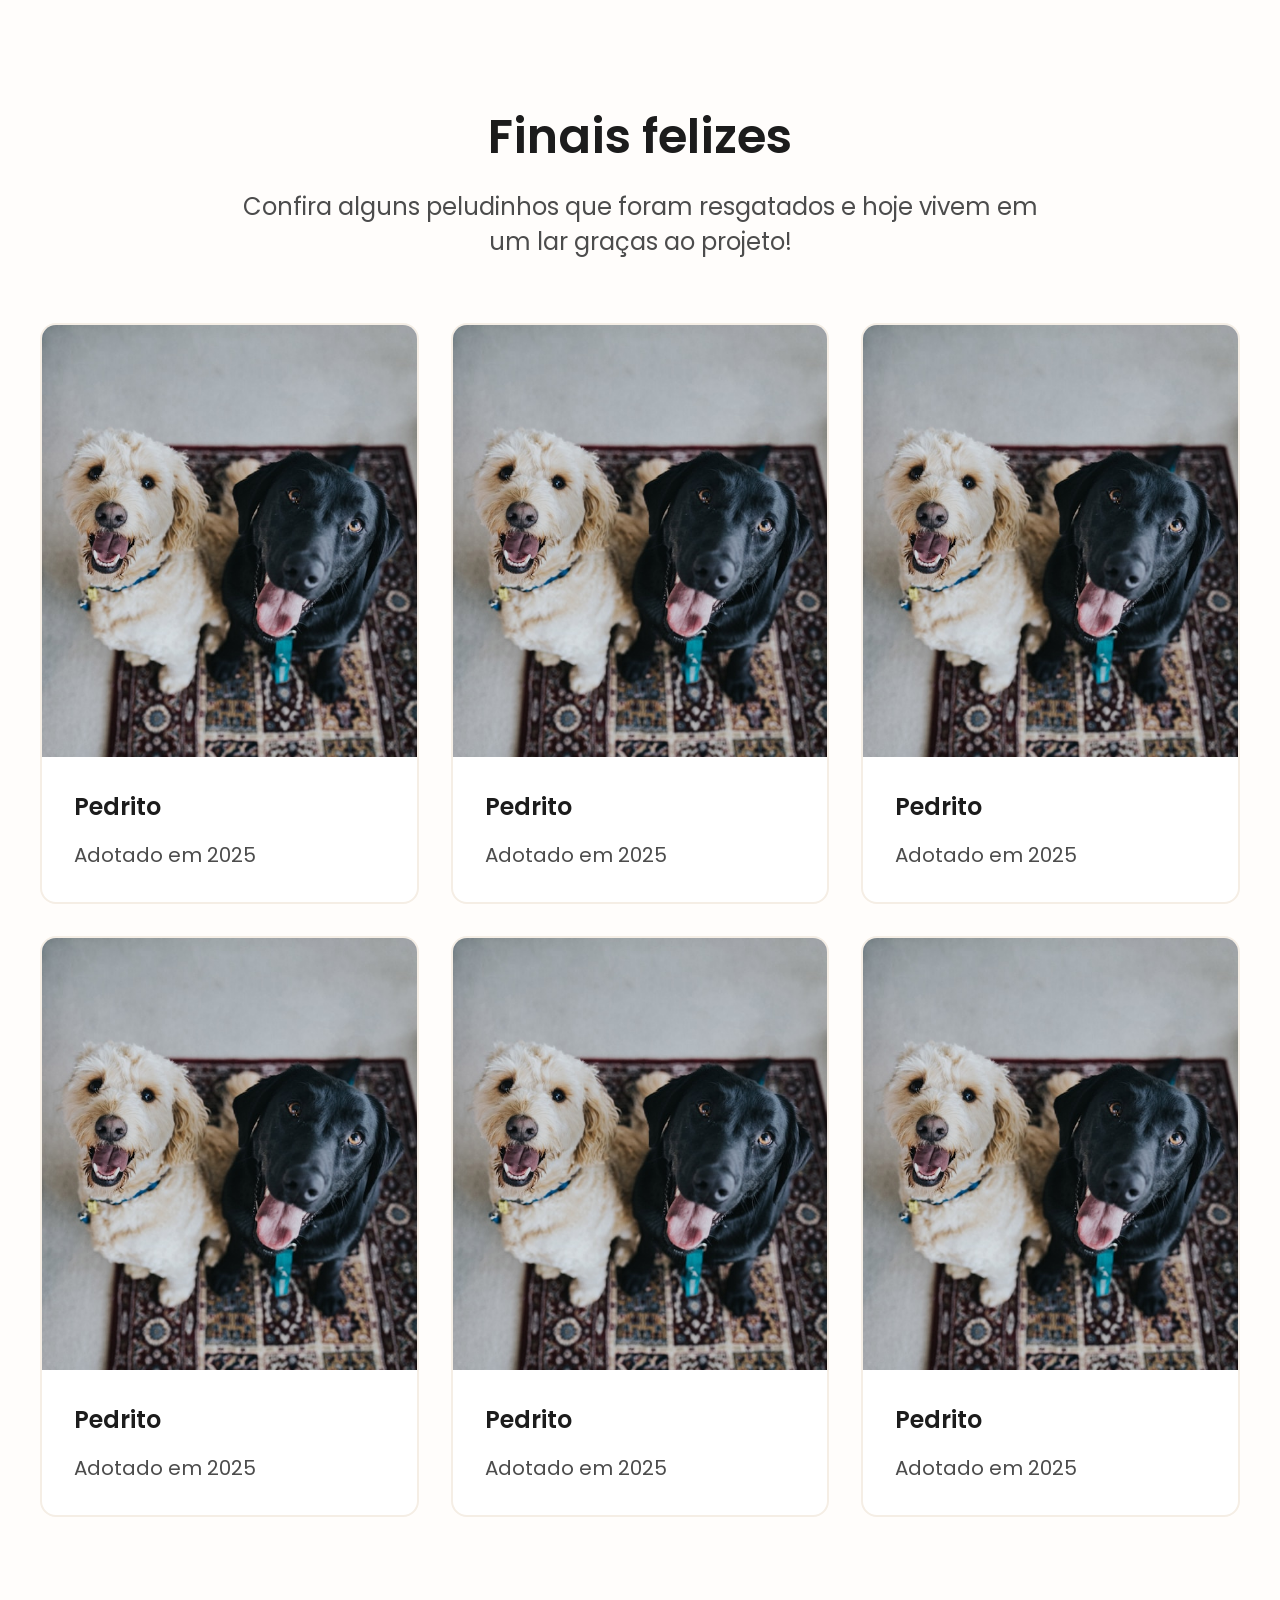
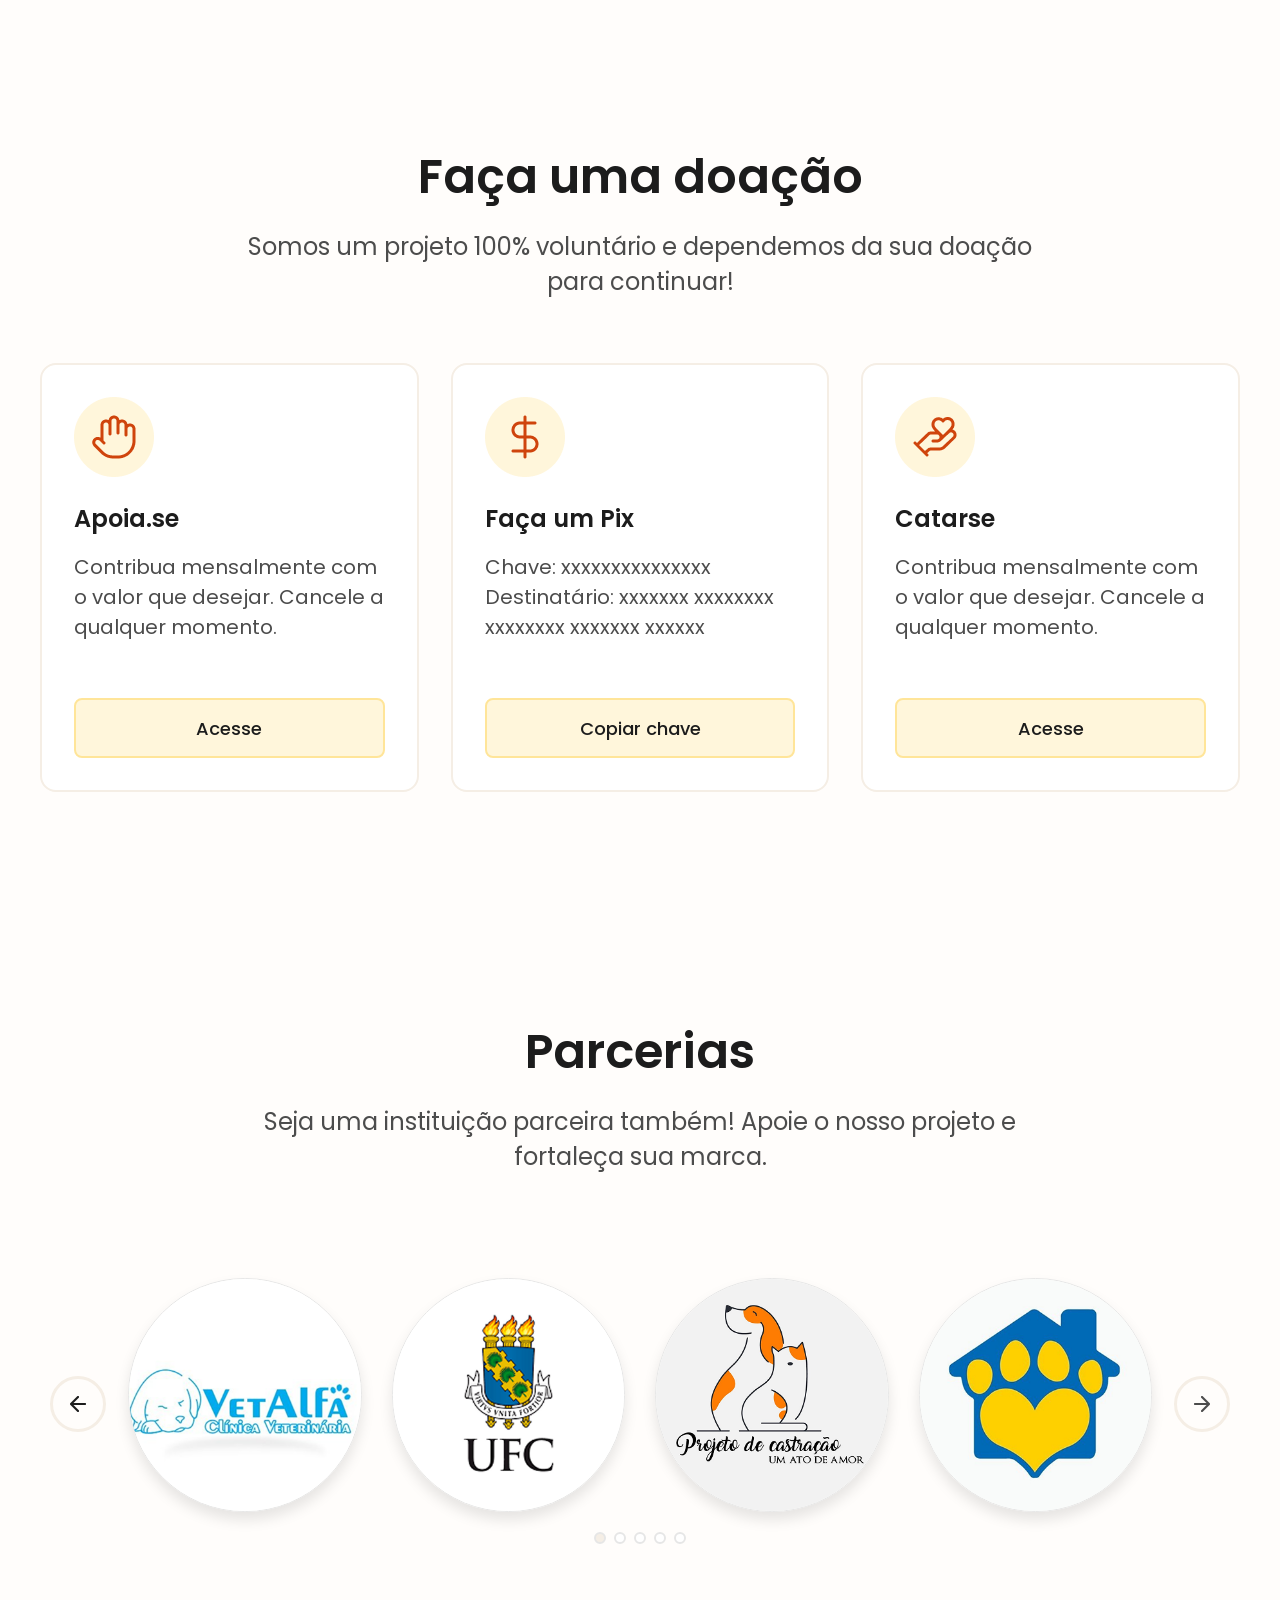
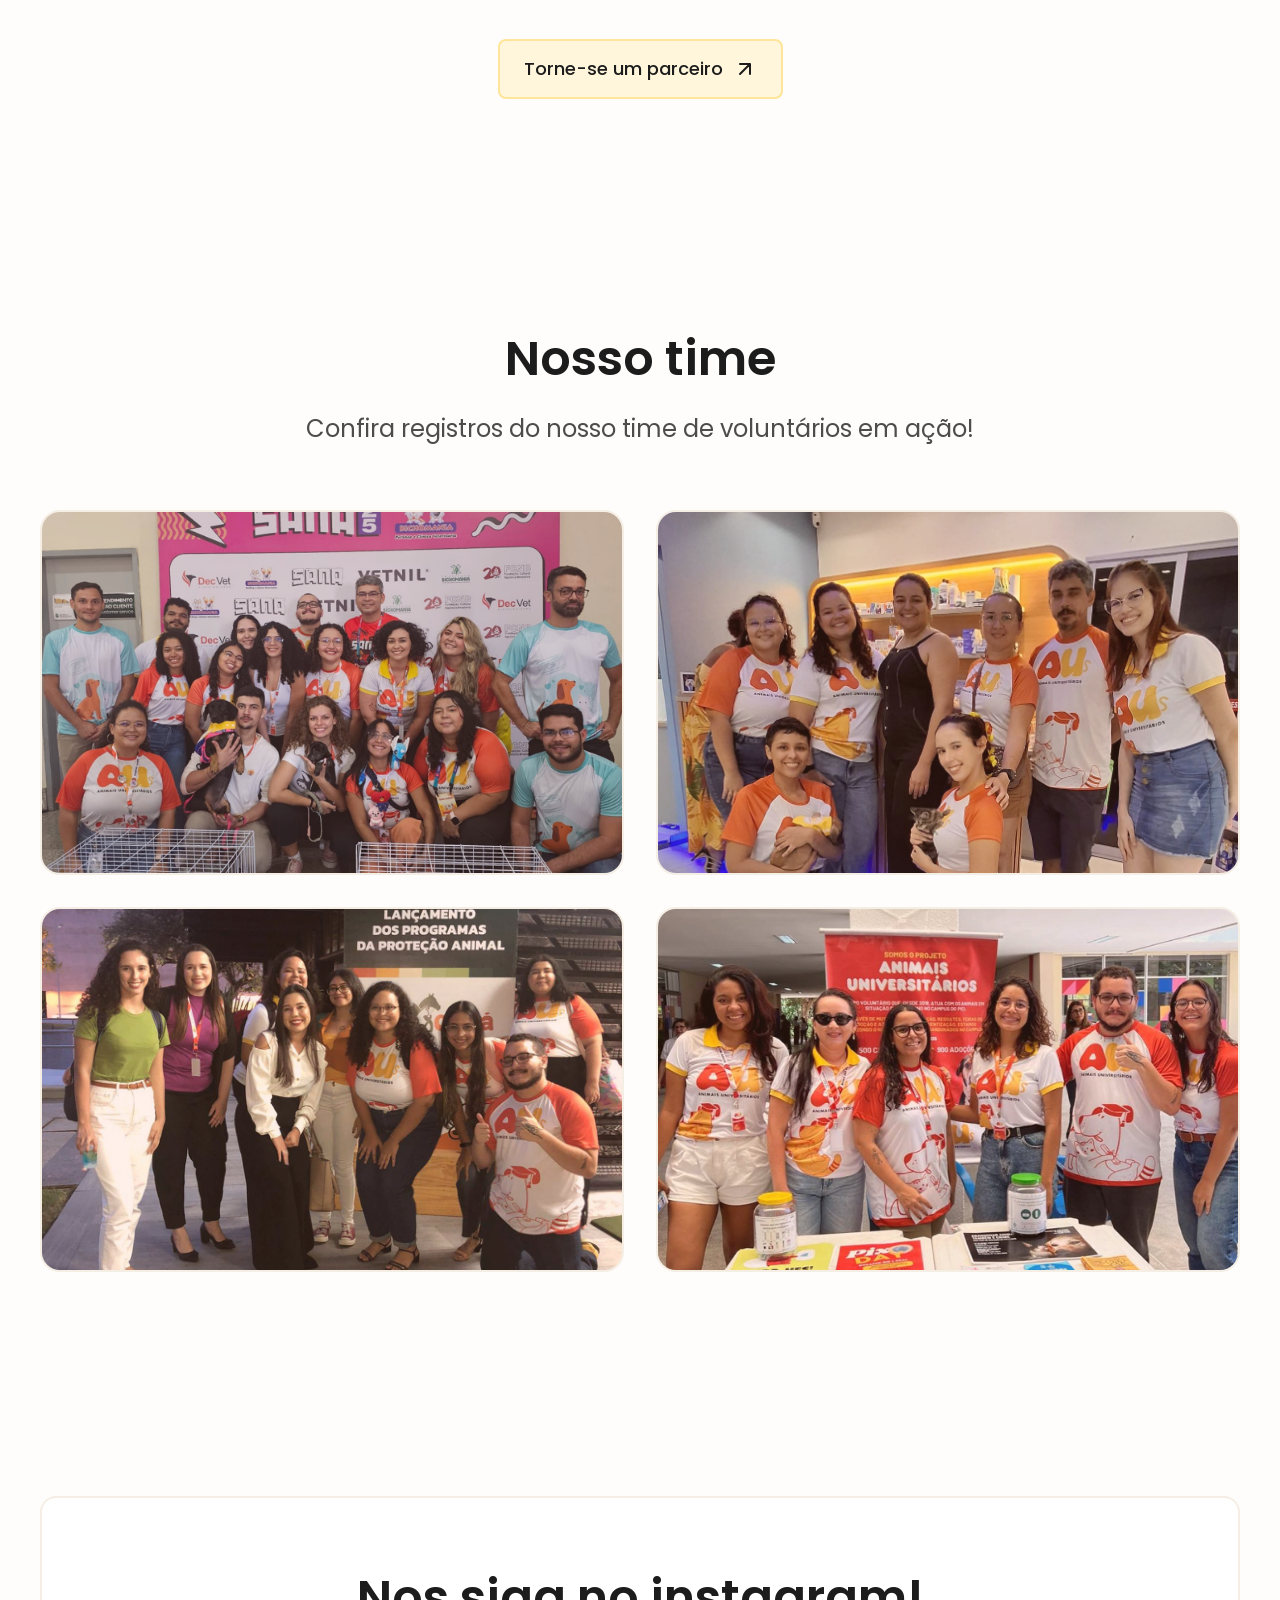
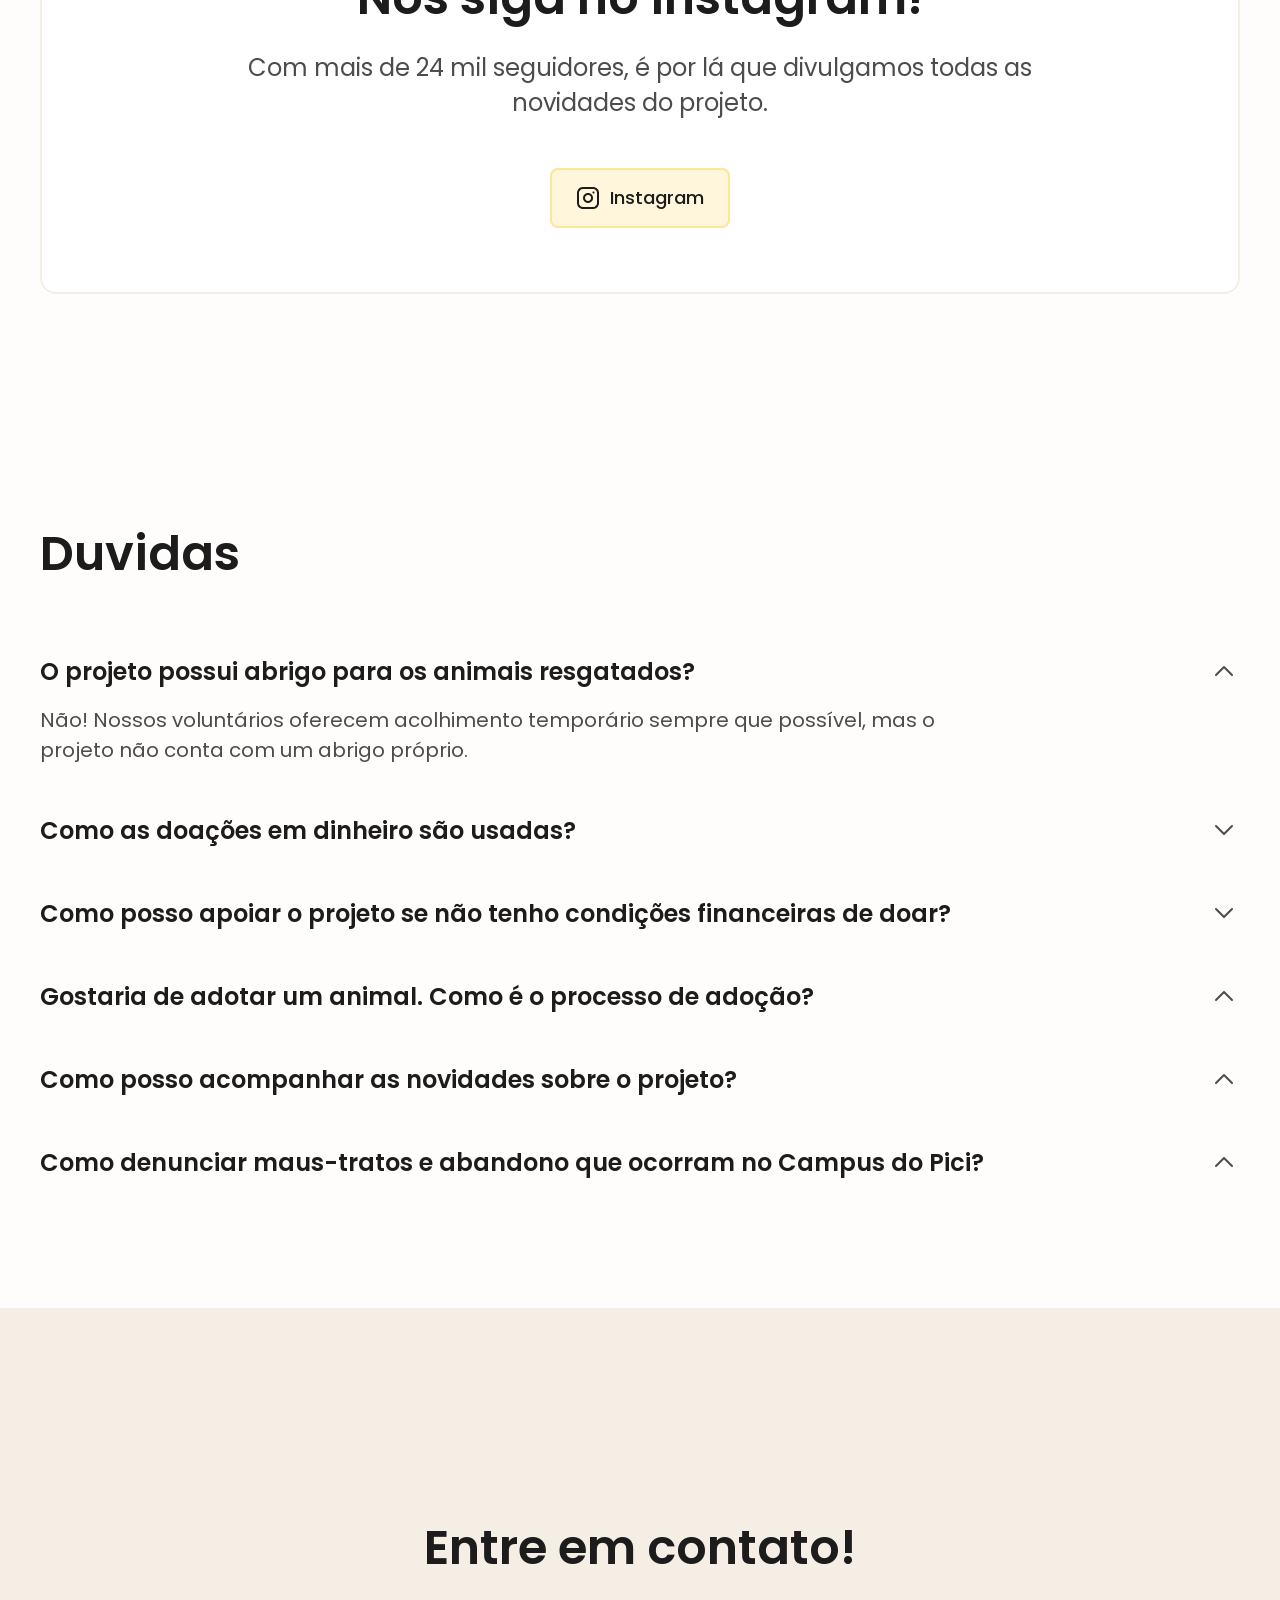
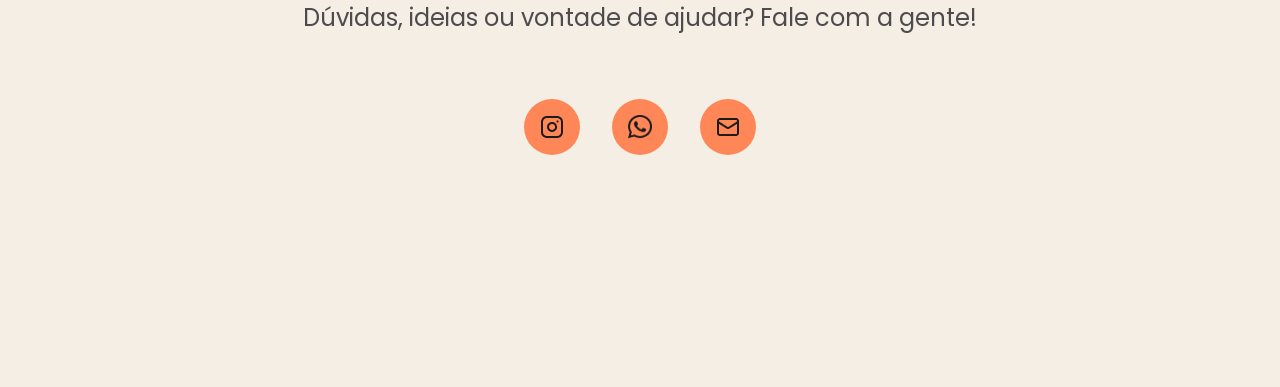
==== commit efb684b4: "Adicionando footer." ====
--- a/index.html
+++ b/index.html
@@ -546,6 +546,25 @@
       </section>
     </main>
 
+    <footer>
+      <div class="container">
+        <div class="footer_content">
+          <h2 class="section_title">Entre em contato!</h2>
+          <p class="section_subtitle">
+            Dúvidas, ideias ou vontade de ajudar? Fale com a gente!
+          </p>
+
+          <div class="footer_socials">
+            <ul>
+              <li><img src="./src/images/icons/instagram.png" alt="" /></li>
+              <li><img src="./src/images/icons/whatsapp.png" alt="" /></li>
+              <li><img src="./src/images/icons/mail.png" alt="" /></li>
+            </ul>
+          </div>
+        </div>
+      </div>
+    </footer>
+
     <script defer src="./src/js/script.js"></script>
     <script src="https://cdn.jsdelivr.net/npm/swiper@11/swiper-bundle.min.js"></script>
     <script defer src="./src/js/swiper.js"></script>
--- a/src/css/style.css
+++ b/src/css/style.css
@@ -11,6 +11,7 @@
 @import url("team.css");
 @import url("follow.css");
 @import url("faq.css");
+@import url("footer.css");
 
 :root {
   --primary-1: #cf440c;
@@ -100,15 +101,14 @@
 .section_title {
   font-size: 3rem;
   font-weight: 600;
-  color: #2e2e2e;
+  color: var(--dark-1);
   margin-bottom: 16px;
-  text-align: center;
 }
 
 .section_subtitle {
-  margin-bottom: 54px;
+  margin-bottom: 64px;
   max-width: 800px;
-  font-size: 24px;
+  font-size: 1.5rem;
   font-weight: 400;
   color: var(--dark-2);
   text-align: center;
@@ -120,7 +120,12 @@
     padding-right: 20px;
   }
 
-  .title {
+  .section_title {
     font-size: 2rem;
   }
+
+  .section_subtitle {
+    margin-bottom: 48px;
+    font-size: 1.125rem;
+  }
 }
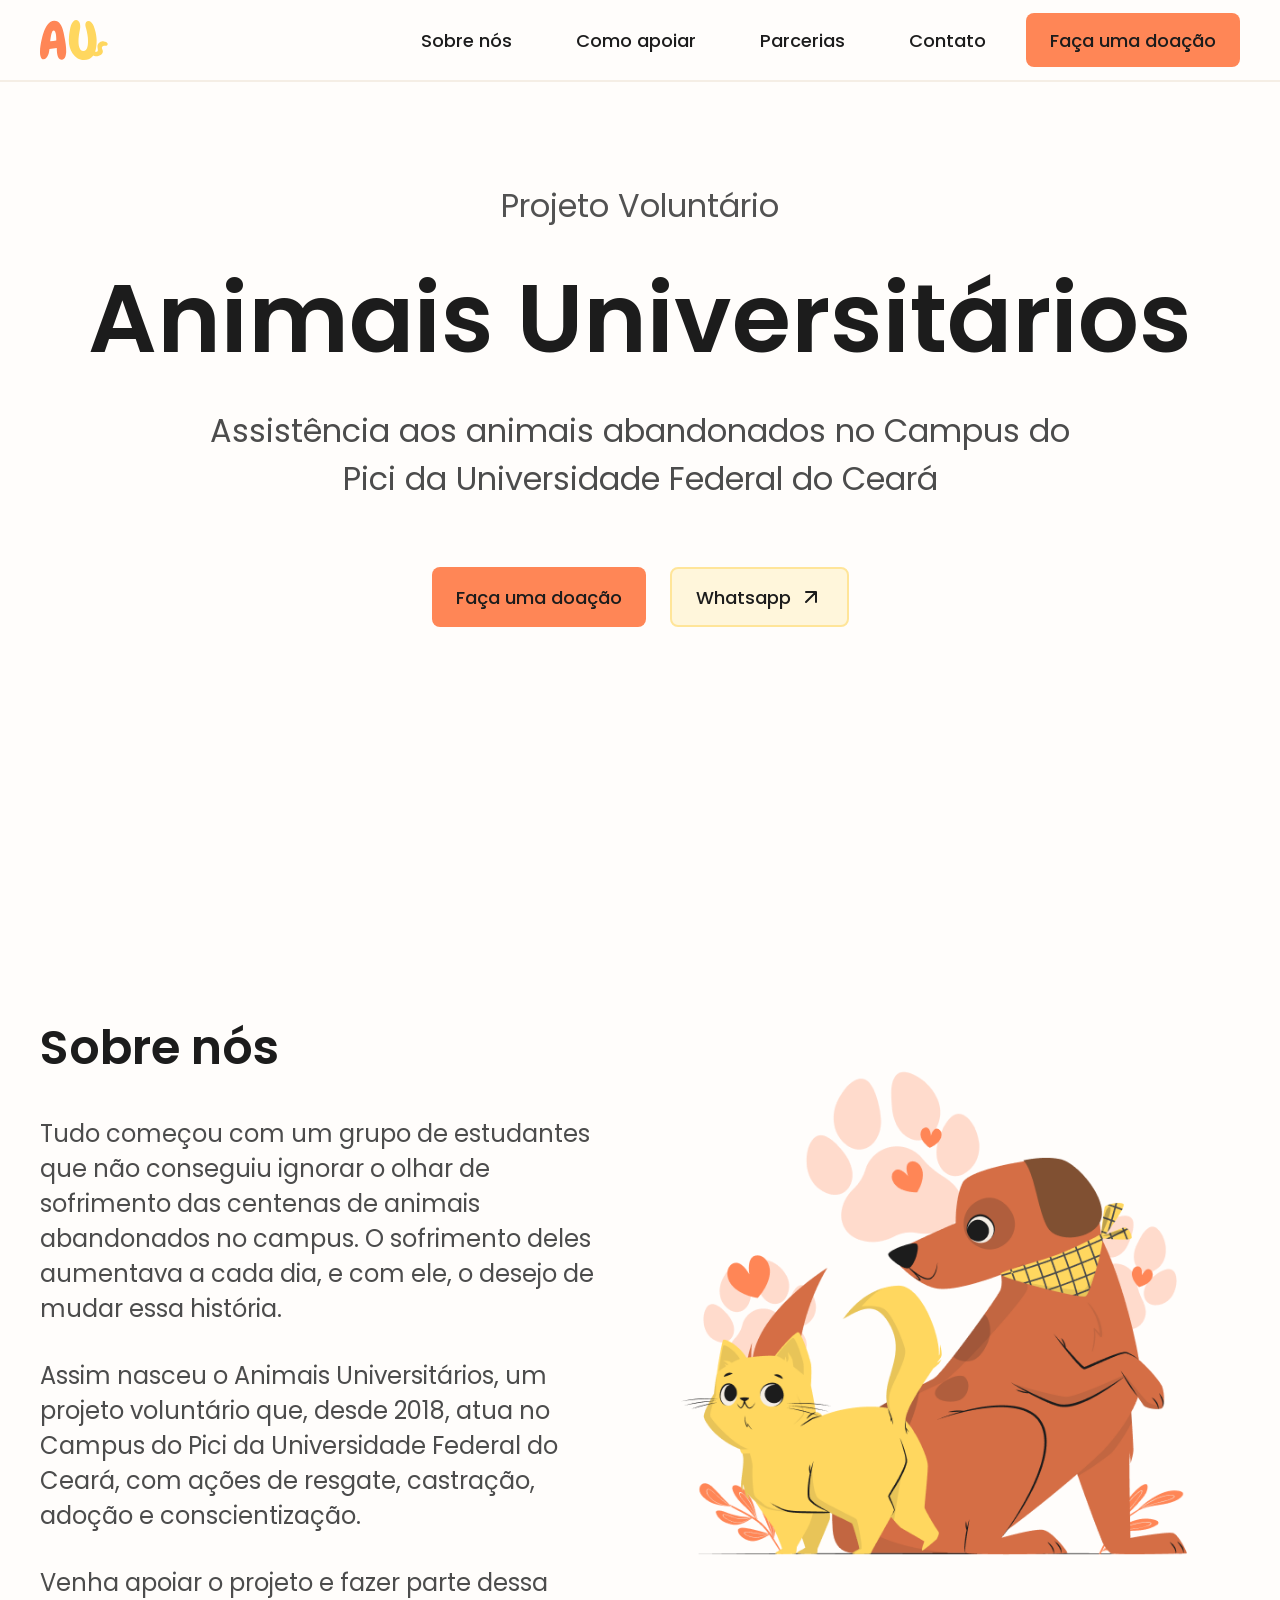
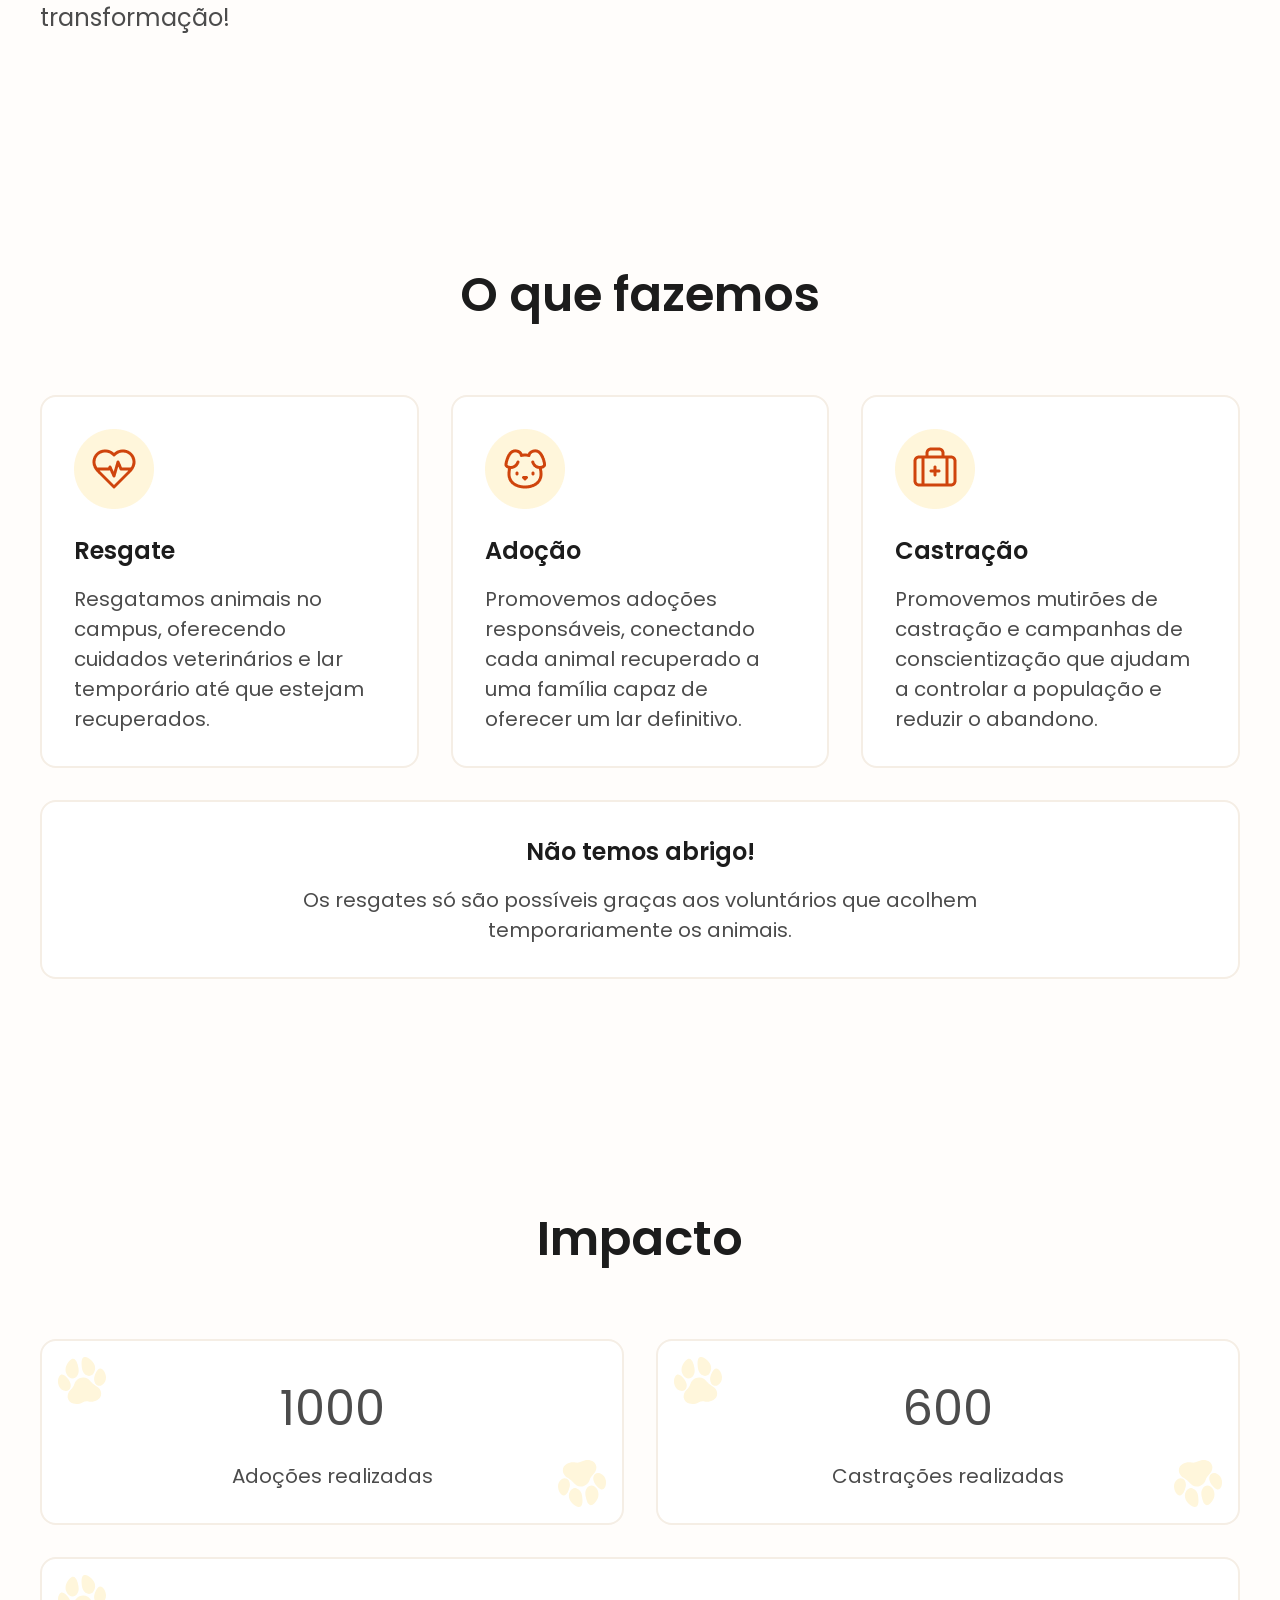
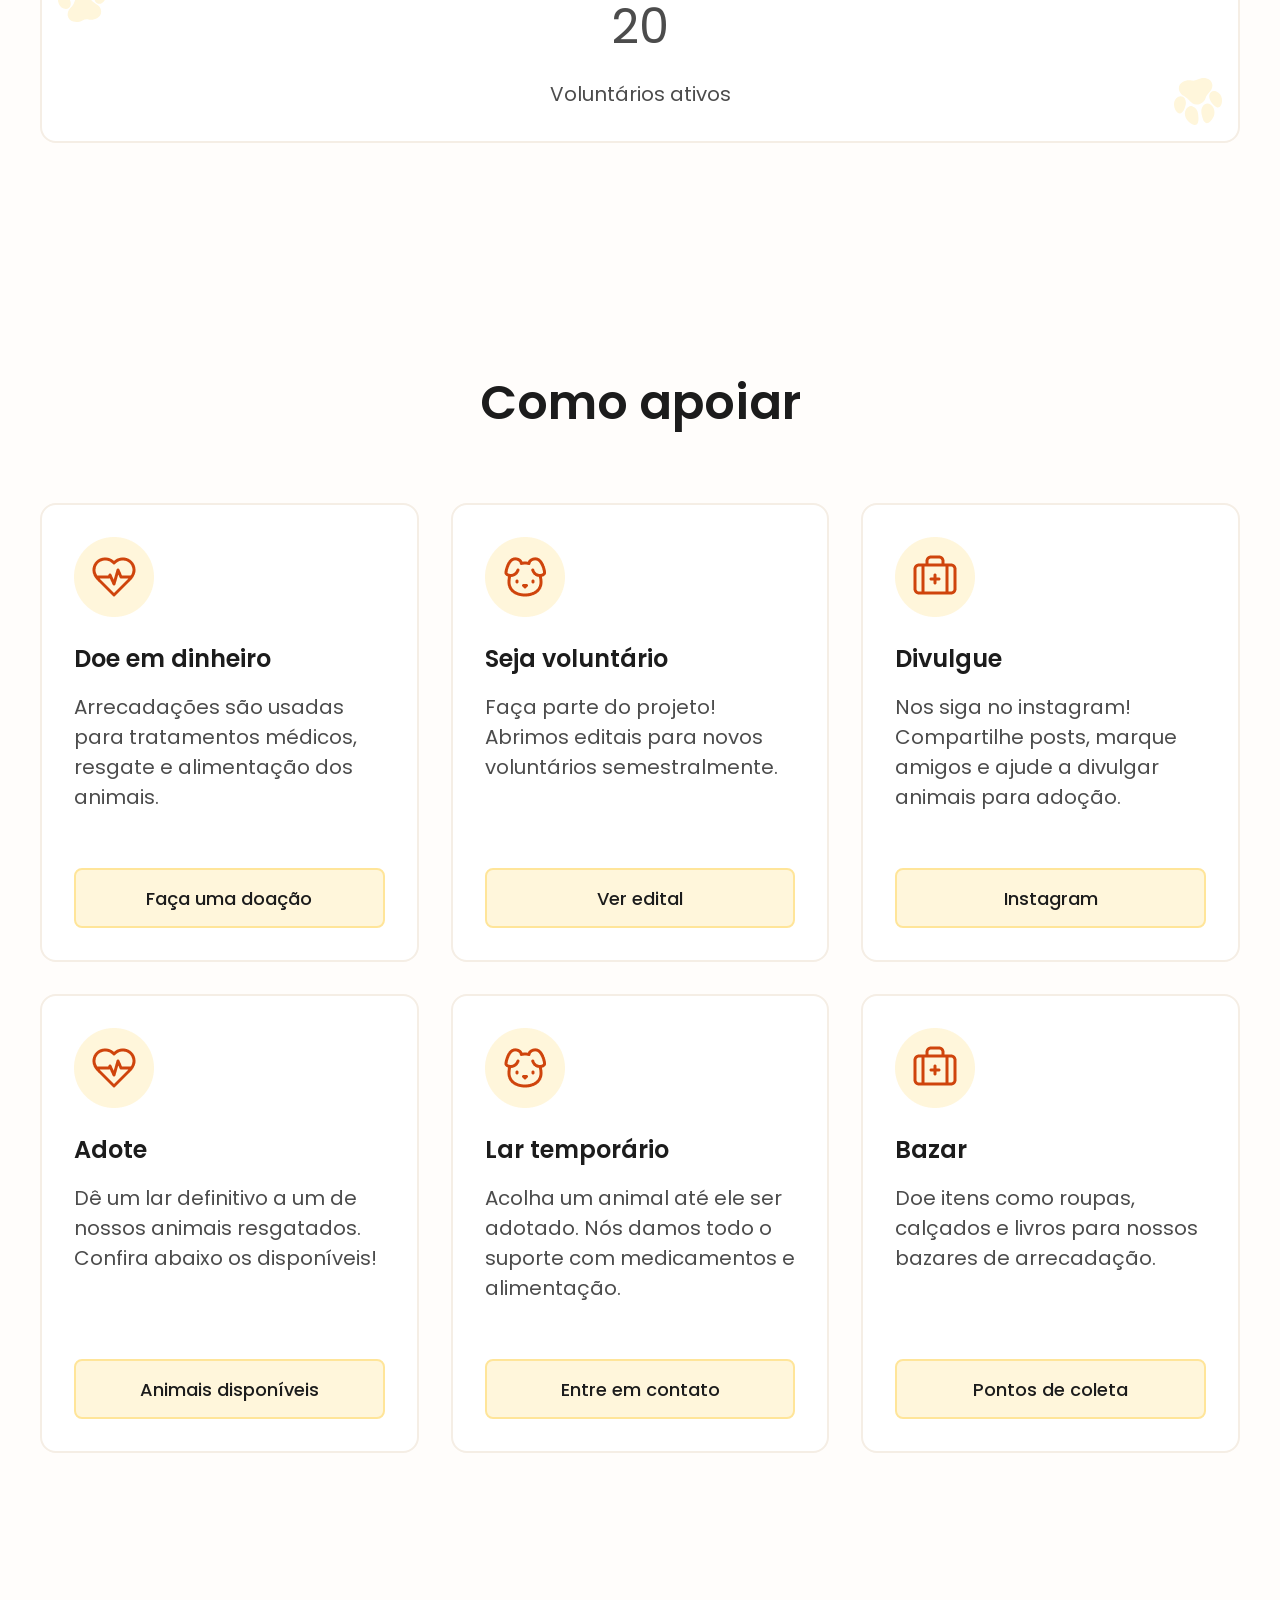
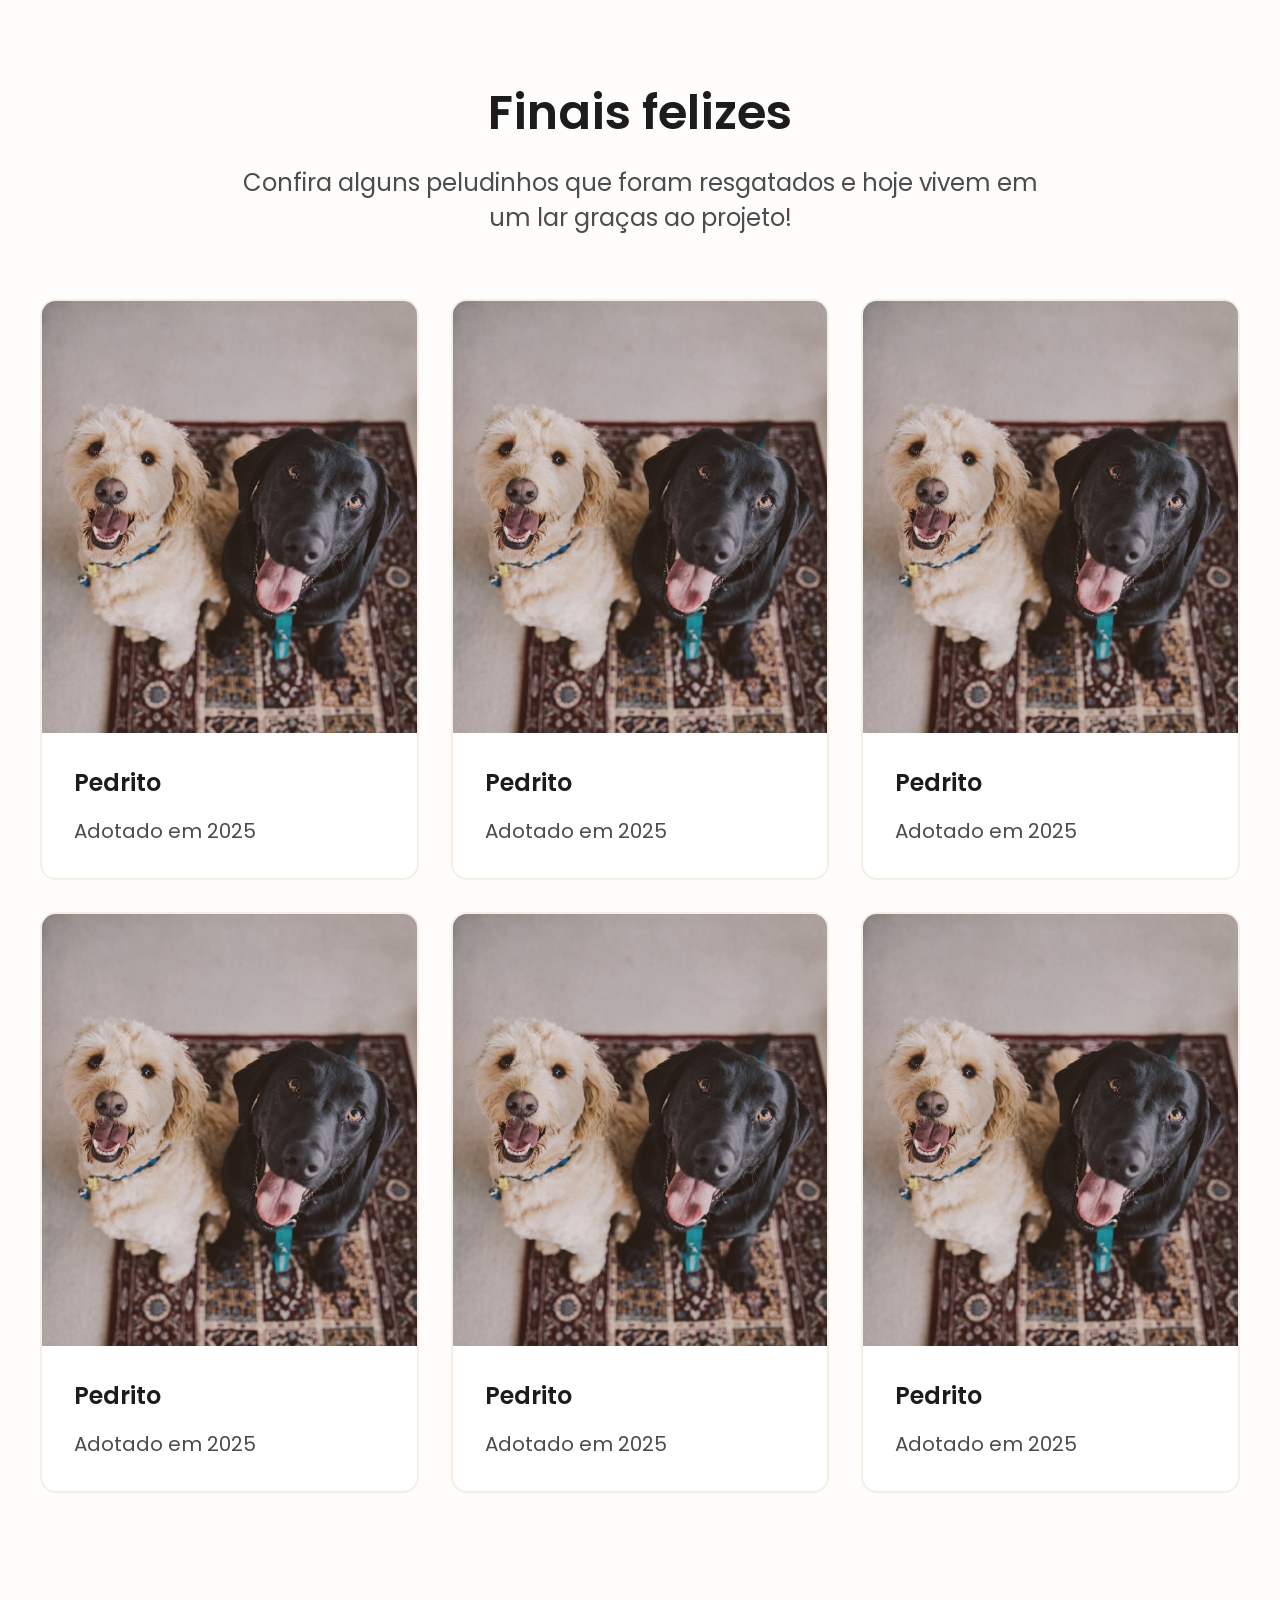
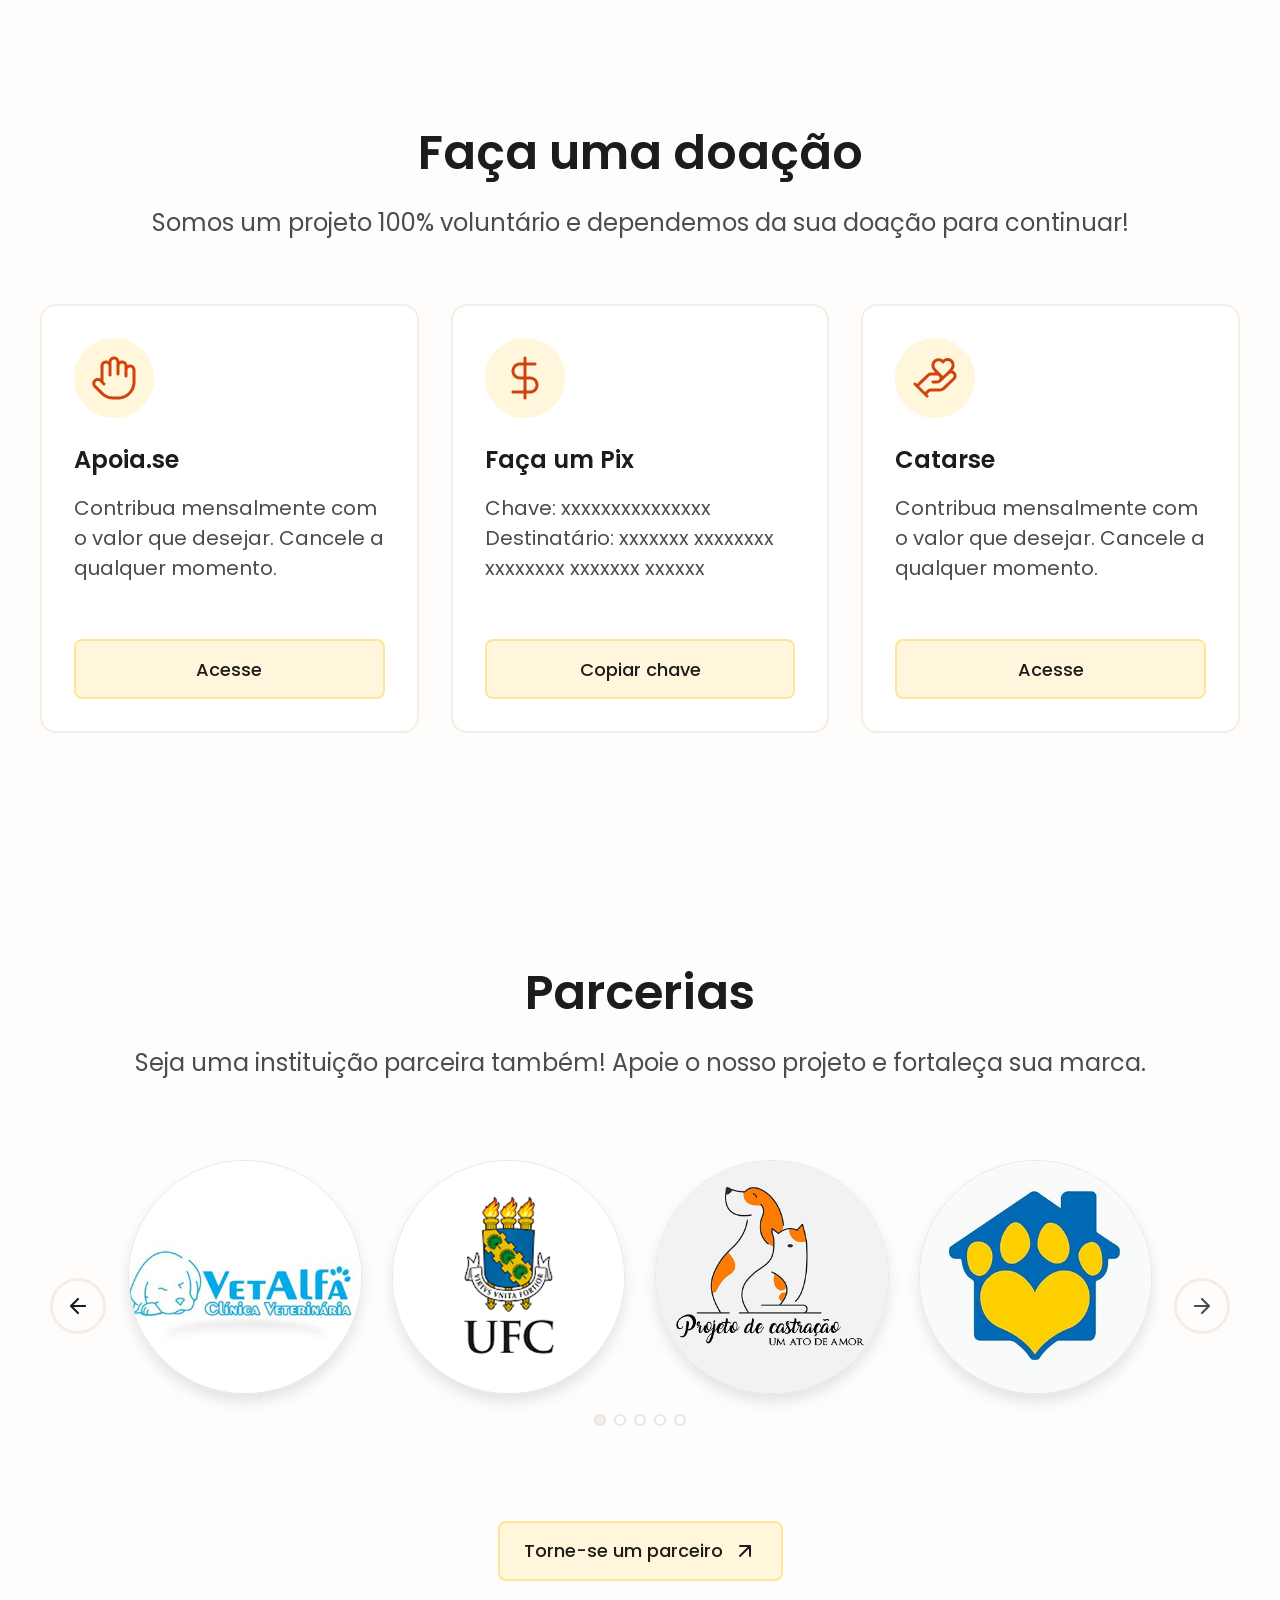
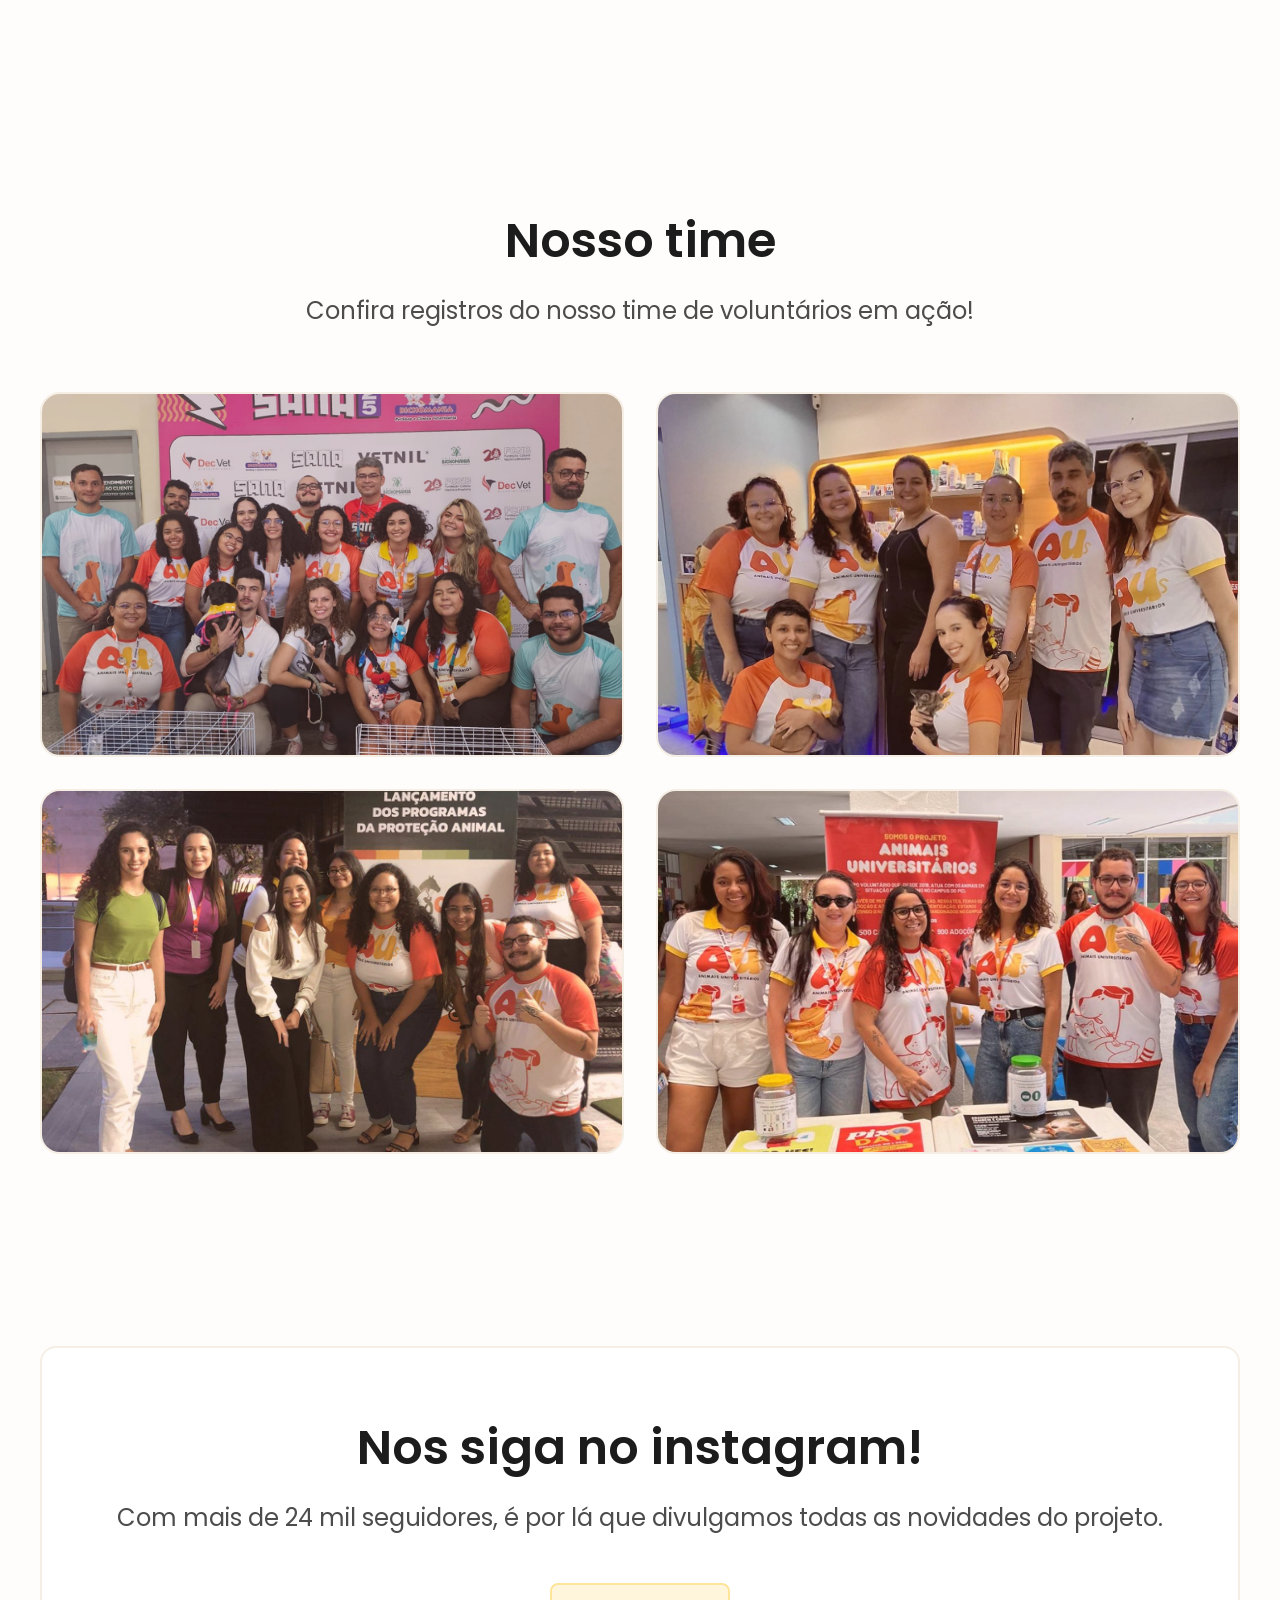
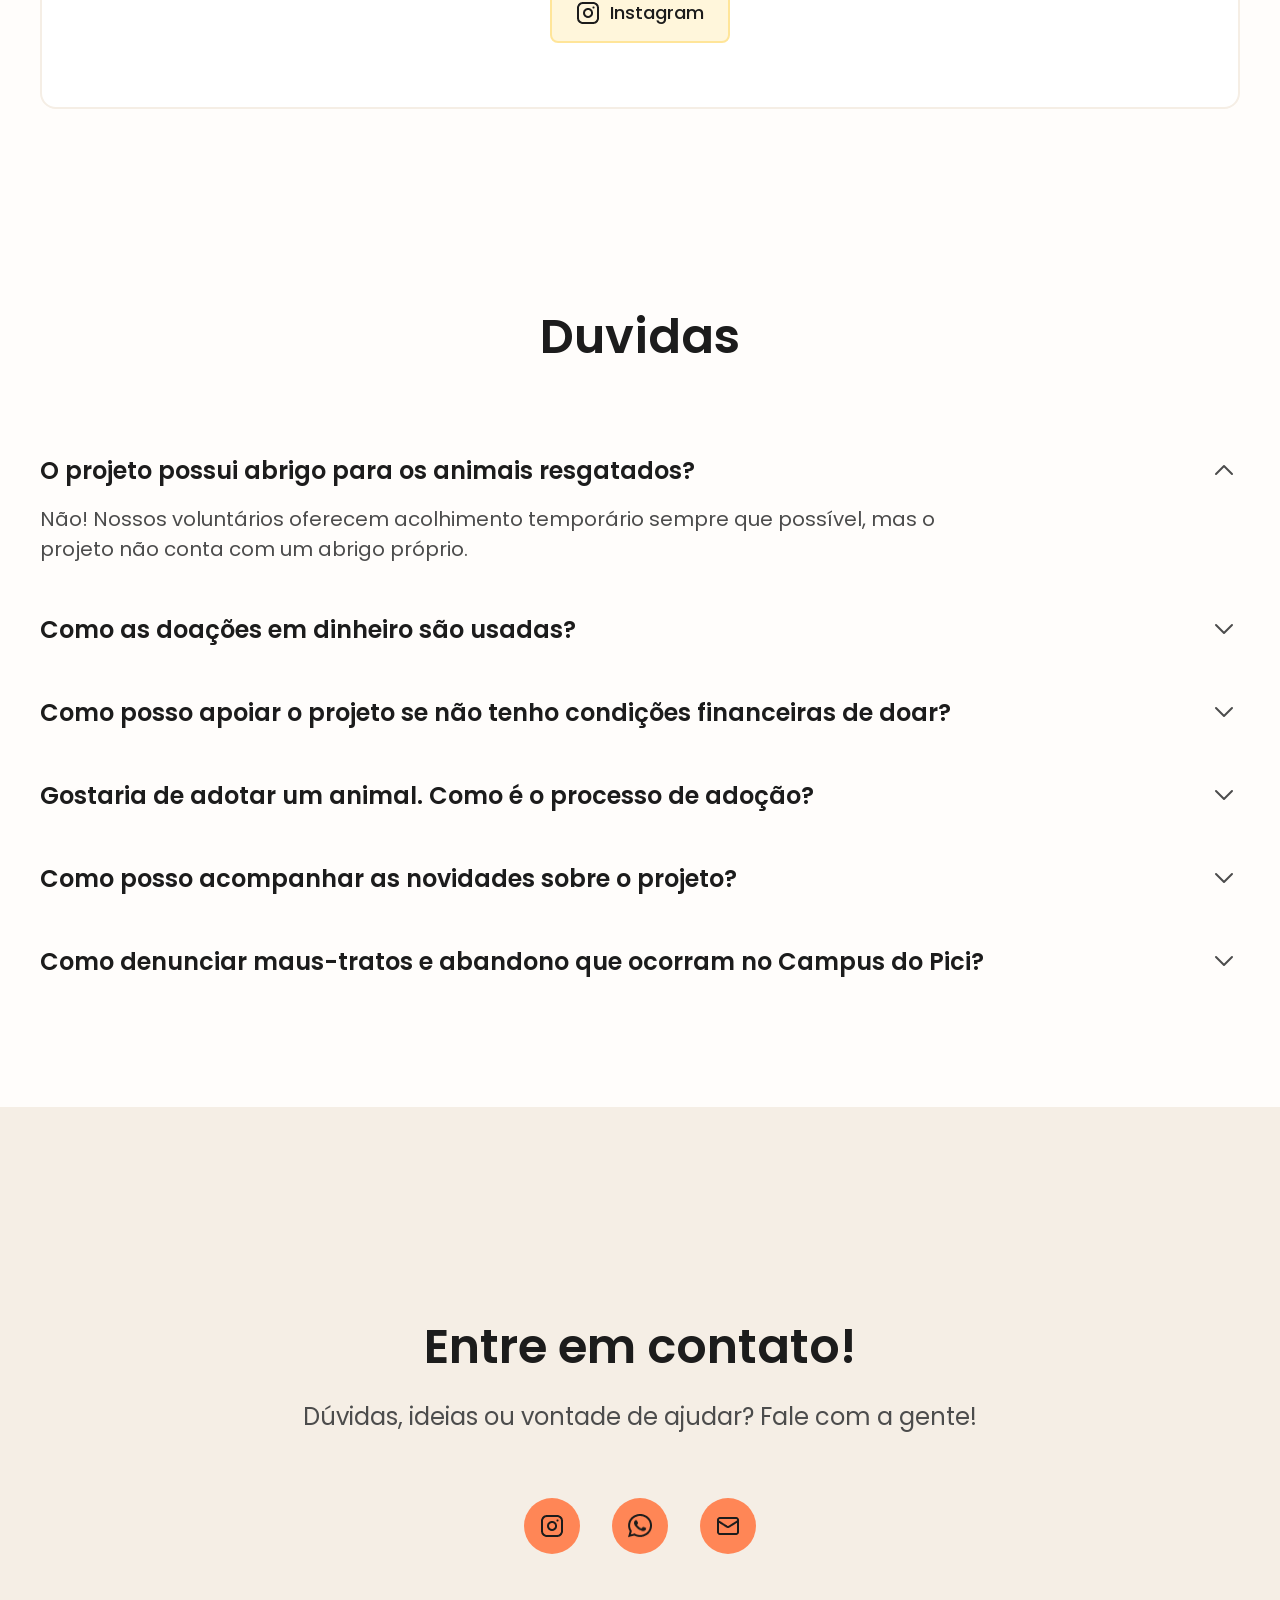
==== commit 09d5b5f9: "Corrigindo CSS do site" ====
--- a/index.html
+++ b/index.html
@@ -35,7 +35,7 @@
       <section id="home">
         <div id="cta">
           <p class="subtitle">Projeto Voluntário</p>
-          <h1 class="cta_title">Animais Universitários</h1>
+          <h1 class="font-xxl-sb">Animais Universitários</h1>
           <p class="description">
             Assistência aos animais abandonados no Campus do Pici da
             Universidade Federal do Ceará
@@ -50,515 +50,542 @@
           </div>
         </div>
       </section>
-
-      <section id="about">
-        <div class="container">
-          <div id="about_content">
-            <h2 class="section_title">Sobre nós</h2>
-            <div>
-              <p>
-                Tudo começou com um grupo de estudantes que não conseguiu
-                ignorar o olhar de sofrimento das centenas de animais
-                abandonados no campus. O sofrimento deles aumentava a cada dia,
-                e com ele, o desejo de mudar essa história.
-              </p>
-              <p>
-                Assim nasceu o Animais Universitários, um projeto voluntário
-                que, desde 2018, atua no Campus do Pici da Universidade Federal
-                do Ceará, com ações de resgate, castração, adoção e
-                conscientização.
-              </p>
-              <p>Venha apoiar o projeto e fazer parte dessa transformação!</p>
-            </div>
-          </div>
-          <div id="about_image">
-            <img src="src/images/Cat.png" alt="" />
-          </div>
-        </div>
-      </section>
-
-      <section id="services">
-        <div class="container services_content">
-          <h2 class="section_title">O que fazemos</h2>
-
+    </main>
+
+    <section id="about" class="gap">
+      <div class="about_content container">
+        <div class="about_text">
+          <h2 class="font-xl-sb">Sobre nós</h2>
+          <div class="font-l-r">
+            <p>
+              Tudo começou com um grupo de estudantes que não conseguiu ignorar
+              o olhar de sofrimento das centenas de animais abandonados no
+              campus. O sofrimento deles aumentava a cada dia, e com ele, o
+              desejo de mudar essa história.
+            </p>
+            <p>
+              Assim nasceu o Animais Universitários, um projeto voluntário que,
+              desde 2018, atua no Campus do Pici da Universidade Federal do
+              Ceará, com ações de resgate, castração, adoção e conscientização.
+            </p>
+            <p>Venha apoiar o projeto e fazer parte dessa transformação!</p>
+          </div>
+        </div>
+        <div class="about_image">
+          <img src="src/images/Cat.png" alt="" />
+        </div>
+      </div>
+    </section>
+
+    <section id="services" class="gap">
+      <div class="services_content container">
+        <h2 class="font-xl-sb mb_section_title">O que fazemos</h2>
+
+        <div class="cards">
+          <div class="card">
+            <img class="card_icon" src="src/images/heart.png" alt="" />
+            <h4 class="font-l-b">Resgate</h4>
+            <p class="font-m-r">
+              Resgatamos animais no campus, oferecendo cuidados veterinários e
+              lar temporário até que estejam recuperados.
+            </p>
+          </div>
+
+          <div class="card">
+            <img class="card_icon" src="src/images/animal.png" alt="" />
+            <h4 class="font-l-b">Adoção</h4>
+            <p class="font-m-r">
+              Promovemos adoções responsáveis, conectando cada animal recuperado
+              a uma família capaz de oferecer um lar definitivo.
+            </p>
+          </div>
+
+          <div class="card">
+            <img class="card_icon" src="src/images/bag.png" alt="" />
+            <h4 class="font-l-b">Castração</h4>
+            <p class="font-m-r">
+              Promovemos mutirões de castração e campanhas de conscientização
+              que ajudam a controlar a população e reduzir o abandono.
+            </p>
+          </div>
+        </div>
+
+        <div class="services_disclaimer">
+          <h4 class="font-l-b">Não temos abrigo!</h4>
+          <p class="font-m-r">
+            Os resgates só são possíveis graças aos voluntários que acolhem
+            temporariamente os animais.
+          </p>
+        </div>
+      </div>
+    </section>
+
+    <section id="data" class="gap">
+      <div class="data_content container">
+        <h2 class="font-xl-sb mb_section_title">Impacto</h2>
+
+        <div class="cards data_cards">
+          <div class="card data_card">
+            <span class="data_number">1000</span>
+            <p class="font-m-r">Adoções realizadas</p>
+          </div>
+
+          <div class="card data_card">
+            <span class="data_number">600</span>
+            <p class="font-m-r">Castrações realizadas</p>
+          </div>
+
+          <div class="card data_card">
+            <span class="data_number">20</span>
+            <p class="font-m-r">Voluntários ativos</p>
+          </div>
+        </div>
+      </div>
+    </section>
+
+    <section id="support" class="gap">
+      <div class="support_content container">
+        <h2 class="font-xl-sb">Como apoiar</h2>
+
+        <div class="support_cards">
           <div class="cards">
             <div class="card">
               <img class="card_icon" src="src/images/heart.png" alt="" />
-              <h4>Resgate</h4>
-              <p>
-                Resgatamos animais no campus, oferecendo cuidados veterinários e
-                lar temporário até que estejam recuperados.
-              </p>
+              <h4 class="font-l-b">Doe em dinheiro</h4>
+              <p class="font-m-r">
+                Arrecadações são usadas para tratamentos médicos, resgate e
+                alimentação dos animais.
+              </p>
+              <a href="#" class="btn_default v2 btn_full">
+                <span>Faça uma doação</span>
+              </a>
             </div>
 
             <div class="card">
               <img class="card_icon" src="src/images/animal.png" alt="" />
-              <h4>Adoção</h4>
-              <p>
-                Promovemos adoções responsáveis, conectando cada animal
-                recuperado a uma família capaz de oferecer um lar definitivo.
-              </p>
+              <h4 class="font-l-b">Seja voluntário</h4>
+              <p class="font-m-r">
+                Faça parte do projeto! Abrimos editais para novos voluntários
+                semestralmente.
+              </p>
+              <a href="#" class="btn_default v2 btn_full">
+                <span>Ver edital</span>
+              </a>
             </div>
 
             <div class="card">
               <img class="card_icon" src="src/images/bag.png" alt="" />
-              <h4>Castração</h4>
-              <p>
-                Promovemos mutirões de castração e campanhas de conscientização
-                que ajudam a controlar a população e reduzir o abandono.
-              </p>
-            </div>
-          </div>
-
-          <div class="services_disclaimer">
-            <h4>Não temos abrigo!</h4>
-            <p>
-              Os resgates só são possíveis graças aos voluntários que acolhem
-              temporariamente os animais.
-            </p>
-          </div>
-        </div>
-      </section>
-
-      <section id="data">
-        <div class="container">
-          <div id="data_content">
-            <h2 class="section_title">Impacto</h2>
-
-            <div class="cards data_cards">
-              <div class="card data_card">
-                <span class="data_number">1000</span>
-                <p>Adoções realizadas</p>
-                <img class="paw_1" src="src/images/paw.svg" alt="" />
-                <img class="paw_2" src="src/images/paw.svg" alt="" />
-              </div>
-
-              <div class="card data_card">
-                <span class="data_number">600</span>
-                <p>Castrações realizadas</p>
-                <img class="paw_1" src="src/images/paw.svg" alt="" />
-                <img class="paw_2" src="src/images/paw.svg" alt="" />
-              </div>
-
-              <div class="card data_card">
-                <span class="data_number">20</span>
-                <p>Voluntários ativos</p>
-                <img class="paw_1" src="src/images/paw.svg" alt="" />
-                <img class="paw_2" src="src/images/paw.svg" alt="" />
-              </div>
-            </div>
-          </div>
-        </div>
-      </section>
-
-      <section id="support">
-        <div class="container">
-          <div id="support_content">
-            <h2 class="section_title">Como apoiar</h2>
-
-            <div class="support_cards">
-              <div class="cards">
-                <div class="card">
-                  <img class="card_icon" src="src/images/heart.png" alt="" />
-                  <h4>Doe em dinheiro</h4>
-                  <p>
-                    Arrecadações são usadas para tratamentos médicos, resgate e
-                    alimentação dos animais.
-                  </p>
-                  <a href="#" class="btn_default v2 btn_full">
-                    <span>Faça uma doação</span>
-                  </a>
-                </div>
-
-                <div class="card">
-                  <img class="card_icon" src="src/images/animal.png" alt="" />
-                  <h4>Seja voluntário</h4>
-                  <p>
-                    Faça parte do projeto! Abrimos editais para novos
-                    voluntários semestralmente.
-                  </p>
-                  <a href="#" class="btn_default v2 btn_full">
-                    <span>Ver edital</span>
-                  </a>
-                </div>
-
-                <div class="card">
-                  <img class="card_icon" src="src/images/bag.png" alt="" />
-                  <h4>Divulgue</h4>
-                  <p>
-                    Nos siga no instagram! Compartilhe posts, marque amigos e
-                    ajude a divulgar animais para adoção.
-                  </p>
-                  <a href="#" class="btn_default v2 btn_full">
-                    <span>Instagram</span>
-                  </a>
-                </div>
-              </div>
-              <div class="cards">
-                <div class="card">
-                  <img class="card_icon" src="src/images/heart.png" alt="" />
-                  <h4>Adote</h4>
-                  <p>
-                    Dê um lar definitivo a um de nossos animais resgatados.
-                    Confira abaixo os disponíveis!
-                  </p>
-                  <a href="#" class="btn_default v2 btn_full">
-                    <span>Animais disponíveis</span>
-                  </a>
-                </div>
-
-                <div class="card">
-                  <img class="card_icon" src="src/images/animal.png" alt="" />
-                  <h4>Lar temporário</h4>
-                  <p>
-                    Acolha um animal até ele ser adotado. Nós damos todo o
-                    suporte com medicamentos e alimentação.
-                  </p>
-                  <a href="#" class="btn_default v2 btn_full">
-                    <span>Entre em contato</span>
-                  </a>
-                </div>
-
-                <div class="card">
-                  <img class="card_icon" src="src/images/bag.png" alt="" />
-                  <h4>Bazar</h4>
-                  <p>
-                    Doe itens como roupas, calçados e livros para nossos bazares
-                    de arrecadação.
-                  </p>
-                  <a href="#" class="btn_default v2 btn_full">
-                    <span>Pontos de coleta</span>
-                  </a>
-                </div>
-              </div>
-            </div>
-          </div>
-        </div>
-      </section>
-
-      <section id="adoptions">
-        <div class="container">
-          <div id="adoptions_content">
-            <h2 class="section_title">Finais felizes</h2>
-
-            <p class="section_subtitle">
-              Confira alguns peludinhos que foram resgatados e hoje vivem em um
-              lar graças ao projeto!
-            </p>
-
-            <div class="adoption_cards">
-              <div class="cards">
-                <div class="card">
-                  <img class="card_img" src="./src/images/img.jpg" alt="" />
-                  <div class="card_text">
-                    <h4>Pedrito</h4>
-                    <p>Adotado em 2025</p>
-                  </div>
-                </div>
-
-                <div class="card">
-                  <img class="card_img" src="./src/images/img.jpg" alt="" />
-                  <div class="card_text">
-                    <h4>Pedrito</h4>
-                    <p>Adotado em 2025</p>
-                  </div>
-                </div>
-
-                <div class="card">
-                  <img class="card_img" src="./src/images/img.jpg" alt="" />
-                  <div class="card_text">
-                    <h4>Pedrito</h4>
-                    <p>Adotado em 2025</p>
-                  </div>
-                </div>
-              </div>
-
-              <div class="cards">
-                <div class="card">
-                  <img class="card_img" src="./src/images/img.jpg" alt="" />
-                  <div class="card_text">
-                    <h4>Pedrito</h4>
-                    <p>Adotado em 2025</p>
-                  </div>
-                </div>
-
-                <div class="card">
-                  <img class="card_img" src="./src/images/img.jpg" alt="" />
-                  <div class="card_text">
-                    <h4>Pedrito</h4>
-                    <p>Adotado em 2025</p>
-                  </div>
-                </div>
-
-                <div class="card">
-                  <img class="card_img" src="./src/images/img.jpg" alt="" />
-                  <div class="card_text">
-                    <h4>Pedrito</h4>
-                    <p>Adotado em 2025</p>
-                  </div>
-                </div>
-              </div>
-            </div>
-          </div>
-        </div>
-      </section>
-
-      <section id="donation">
-        <div class="container">
-          <div id="donation_content">
-            <h2 class="section_title">Faça uma doação</h2>
-            <p class="section_subtitle">
-              Somos um projeto 100% voluntário e dependemos da sua doação para
-              continuar!
-            </p>
-            <div class="donation_cards">
-              <div class="cards">
-                <div class="card">
-                  <img class="card_icon" src="src/images/apoiase.png" alt="" />
-                  <h4>Apoia.se</h4>
-                  <p>
-                    Contribua mensalmente com o valor que desejar. Cancele a
-                    qualquer momento.
-                  </p>
-                  <a href="#" class="btn_default v2 btn_full">
-                    <span>Acesse</span>
-                  </a>
-                </div>
-
-                <div class="card">
-                  <img class="card_icon" src="src/images/pix.png" alt="" />
-                  <h4>Faça um Pix</h4>
-                  <p>
-                    Chave: xxxxxxxxxxxxxxx <br />
-                    Destinatário: xxxxxxx xxxxxxxx xxxxxxxx xxxxxxx xxxxxx
-                  </p>
-                  <a href="#" class="btn_default v2 btn_full">
-                    <span>Copiar chave</span>
-                  </a>
-                </div>
-
-                <div class="card">
-                  <img class="card_icon" src="src/images/catarse.png" alt="" />
-                  <h4>Catarse</h4>
-                  <p>
-                    Contribua mensalmente com o valor que desejar. Cancele a
-                    qualquer momento.
-                  </p>
-                  <a href="#" class="btn_default v2 btn_full">
-                    <span>Acesse</span>
-                  </a>
-                </div>
-              </div>
-            </div>
-          </div>
-        </div>
-      </section>
-
-      <section id="partners">
-        <div class="container">
-          <div id="partners_content">
-            <h2 class="section_title">Parcerias</h2>
-            <p class="section_subtitle">
-              Seja uma instituição parceira também! Apoie o nosso projeto e
-              fortaleça sua marca.
-            </p>
-
-            <div class="swiper partners_swiper">
-              <div class="swiper-wrapper">
-                <div class="swiper-slide partner_slide">
-                  <img
-                    class="slide_image"
-                    src="./src/images/partners/alfa.png"
-                    alt=""
-                  />
-                </div>
-                <div class="swiper-slide partner_slide">
-                  <img
-                    class="slide_image"
-                    src="./src/images/partners/ufc.png"
-                    alt=""
-                  />
-                </div>
-                <div class="swiper-slide partner_slide">
-                  <img
-                    class="slide_image"
-                    src="./src/images/partners/castração.png"
-                    alt=""
-                  />
-                </div>
-                <div class="swiper-slide partner_slide">
-                  <img
-                    class="slide_image"
-                    src="./src/images/partners/patinhas.png"
-                    alt=""
-                  />
-                </div>
-                <div class="swiper-slide partner_slide">
-                  <img
-                    class="slide_image"
-                    src="./src/images/partners/patinhas.png"
-                    alt=""
-                  />
-                </div>
-              </div>
-
-              <div class="swiper-button-next swiper_button"></div>
-              <div class="swiper-button-prev swiper_button"></div>
-
-              <div class="swiper-pagination"></div>
-            </div>
-
-            <div class="partners_cta">
-              <a href="#" class="btn_default v2">
-                <span>Torne-se um parceiro</span>
-                <img src="src/images/arrow-up-right.svg" alt="" />
-              </a>
-            </div>
-          </div>
-        </div>
-      </section>
-
-      <section id="team">
-        <div class="container">
-          <div class="team_content">
-            <h2 class="section_title">Nosso time</h2>
-            <p class="section_subtitle">
-              Confira registros do nosso time de voluntários em ação!
-            </p>
-
-            <div class="team_galery">
-              <div class="galery_item">
-                <img src="./src/images/galery/img1.png" alt="" />
-              </div>
-
-              <div class="galery_item">
-                <img src="./src/images/galery/img2.png" alt="" />
-              </div>
-
-              <div class="galery_item">
-                <img src="./src/images/galery/img3.png" alt="" />
-              </div>
-
-              <div class="galery_item">
-                <img src="./src/images/galery/img4.png" alt="" />
-              </div>
-            </div>
-          </div>
-        </div>
-      </section>
-
-      <section id="follow">
-        <div class="container">
-          <div class="follow_content">
-            <h2 class="section_title">Nos siga no instagram!</h2>
-            <p class="section_subtitle">
-              Com mais de 24 mil seguidores, é por lá que divulgamos todas as
-              novidades do projeto.
-            </p>
-
-            <div class="follow_cta">
-              <a href="#" class="btn_default v2">
-                <img src="src/images/icons/instagram.png" alt="" />
+              <h4 class="font-l-b">Divulgue</h4>
+              <p class="font-m-r">
+                Nos siga no instagram! Compartilhe posts, marque amigos e ajude
+                a divulgar animais para adoção.
+              </p>
+              <a href="#" class="btn_default v2 btn_full">
                 <span>Instagram</span>
               </a>
             </div>
           </div>
-        </div>
-      </section>
-
-      <section id="faq">
-        <div class="container">
-          <section class="faq_content">
-            <h2 class="section_title">Duvidas</h2>
-
-            <dl>
-              <div class="faq_question">
-                <dt>
-                  <button aria-expanded="true" aria-controls="pergunta1">
-                    O projeto possui abrigo para os animais resgatados?
-                  </button>
-                </dt>
-                <dd id="pergunta1" class="active">
-                  Não! Nossos voluntários oferecem acolhimento temporário sempre
-                  que possível, mas o projeto não conta com um abrigo próprio.
-                </dd>
-              </div>
-              <div class="faq_question">
-                <dt>
-                  <button aria-expanded="false" aria-controls="pergunta2">
-                    Como as doações em dinheiro são usadas?
-                  </button>
-                </dt>
-                <dd id="pergunta2">
-                  Não! Nossos voluntários oferecem acolhimento temporário sempre
-                  que possível, mas o projeto não conta com um abrigo próprio.
-                </dd>
-              </div>
-              <div class="faq_question">
-                <dt>
-                  <button aria-expanded="false" aria-controls="pergunta3">
-                    Como posso apoiar o projeto se não tenho condições
-                    financeiras de doar?
-                  </button>
-                </dt>
-                <dd id="pergunta3">
-                  Não! Nossos voluntários oferecem acolhimento temporário sempre
-                  que possível, mas o projeto não conta com um abrigo próprio.
-                </dd>
-              </div>
-              <div class="faq_question">
-                <dt>
-                  <button aria-expanded="true" aria-controls="pergunta4">
-                    Gostaria de adotar um animal. Como é o processo de adoção?
-                  </button>
-                </dt>
-                <dd id="pergunta4">
-                  Não! Nossos voluntários oferecem acolhimento temporário sempre
-                  que possível, mas o projeto não conta com um abrigo próprio.
-                </dd>
-              </div>
-              <div class="faq_question">
-                <dt>
-                  <button aria-expanded="true" aria-controls="pergunta5">
-                    Como posso acompanhar as novidades sobre o projeto?
-                  </button>
-                </dt>
-                <dd id="pergunta5">
-                  Não! Nossos voluntários oferecem acolhimento temporário sempre
-                  que possível, mas o projeto não conta com um abrigo próprio.
-                </dd>
-              </div>
-              <div class="faq_question">
-                <dt>
-                  <button aria-expanded="true" aria-controls="pergunta6">
-                    Como denunciar maus-tratos e abandono que ocorram no Campus
-                    do Pici?
-                  </button>
-                </dt>
-                <dd id="pergunta6">
-                  Não! Nossos voluntários oferecem acolhimento temporário sempre
-                  que possível, mas o projeto não conta com um abrigo próprio.
-                </dd>
-              </div>
-            </dl>
-          </section>
-        </div>
-      </section>
-    </main>
+          <div class="cards">
+            <div class="card">
+              <img class="card_icon" src="src/images/heart.png" alt="" />
+              <h4 class="font-l-b">Adote</h4>
+              <p class="font-m-r">
+                Dê um lar definitivo a um de nossos animais resgatados. Confira
+                abaixo os disponíveis!
+              </p>
+              <a href="#" class="btn_default v2 btn_full">
+                <span>Animais disponíveis</span>
+              </a>
+            </div>
+
+            <div class="card">
+              <img class="card_icon" src="src/images/animal.png" alt="" />
+              <h4 class="font-l-b">Lar temporário</h4>
+              <p class="font-m-r">
+                Acolha um animal até ele ser adotado. Nós damos todo o suporte
+                com medicamentos e alimentação.
+              </p>
+              <a href="#" class="btn_default v2 btn_full">
+                <span>Entre em contato</span>
+              </a>
+            </div>
+
+            <div class="card">
+              <img class="card_icon" src="src/images/bag.png" alt="" />
+              <h4 class="font-l-b">Bazar</h4>
+              <p class="font-m-r">
+                Doe itens como roupas, calçados e livros para nossos bazares de
+                arrecadação.
+              </p>
+              <a href="#" class="btn_default v2 btn_full">
+                <span>Pontos de coleta</span>
+              </a>
+            </div>
+          </div>
+        </div>
+      </div>
+    </section>
+
+    <section id="adoptions" class="gap">
+      <div class="adoptions_content container">
+        <h2 class="font-xl-sb">Finais felizes</h2>
+
+        <p class="font-l-r">
+          Confira alguns peludinhos que foram resgatados e hoje vivem em um lar
+          graças ao projeto!
+        </p>
+
+        <div class="adoption_cards">
+          <div class="cards">
+            <div class="card">
+              <div class="card_img">
+                <img src="./src/images/img.jpg" alt="" />
+              </div>
+              <div class="card_text">
+                <h4 class="font-l-b">Pedrito</h4>
+                <p class="font-m-r">Adotado em 2025</p>
+              </div>
+            </div>
+
+            <div class="card">
+              <div class="card_img">
+                <img src="./src/images/img.jpg" alt="" />
+              </div>
+              <div class="card_text">
+                <h4 class="font-l-b">Pedrito</h4>
+                <p class="font-m-r">Adotado em 2025</p>
+              </div>
+            </div>
+
+            <div class="card">
+              <div class="card_img">
+                <img src="./src/images/img.jpg" alt="" />
+              </div>
+              <div class="card_text">
+                <h4 class="font-l-b">Pedrito</h4>
+                <p class="font-m-r">Adotado em 2025</p>
+              </div>
+            </div>
+          </div>
+
+          <div class="cards">
+            <div class="card">
+              <div class="card_img">
+                <img src="./src/images/img.jpg" alt="" />
+              </div>
+              <div class="card_text">
+                <h4 class="font-l-b">Pedrito</h4>
+                <p class="font-m-r">Adotado em 2025</p>
+              </div>
+            </div>
+
+            <div class="card">
+              <div class="card_img">
+                <img src="./src/images/img.jpg" alt="" />
+              </div>
+              <div class="card_text">
+                <h4 class="font-l-b">Pedrito</h4>
+                <p class="font-m-r">Adotado em 2025</p>
+              </div>
+            </div>
+
+            <div class="card">
+              <div class="card_img">
+                <img src="./src/images/img.jpg" alt="" />
+              </div>
+              <div class="card_text">
+                <h4 class="font-l-b">Pedrito</h4>
+                <p class="font-m-r">Adotado em 2025</p>
+              </div>
+            </div>
+          </div>
+        </div>
+      </div>
+    </section>
+
+    <section id="donation" class="gap">
+      <div class="donation_content container">
+        <h2 class="font-xl-sb">Faça uma doação</h2>
+        <p class="font-l-r">
+          Somos um projeto 100% voluntário e dependemos da sua doação para
+          continuar!
+        </p>
+        <div class="donation_cards">
+          <div class="cards">
+            <div class="card">
+              <img class="card_icon" src="src/images/apoiase.png" alt="" />
+              <h4 class="font-l-b">Apoia.se</h4>
+              <p class="font-m-r">
+                Contribua mensalmente com o valor que desejar. Cancele a
+                qualquer momento.
+              </p>
+              <a href="#" class="btn_default v2 btn_full">
+                <span>Acesse</span>
+              </a>
+            </div>
+
+            <div class="card">
+              <img class="card_icon" src="src/images/pix.png" alt="" />
+              <h4 class="font-l-b">Faça um Pix</h4>
+              <p class="font-m-r">
+                Chave: xxxxxxxxxxxxxxx <br />
+                Destinatário: xxxxxxx xxxxxxxx xxxxxxxx xxxxxxx xxxxxx
+              </p>
+              <a href="#" class="btn_default v2 btn_full">
+                <span>Copiar chave</span>
+              </a>
+            </div>
+
+            <div class="card">
+              <img class="card_icon" src="src/images/catarse.png" alt="" />
+              <h4 class="font-l-b">Catarse</h4>
+              <p class="font-m-r">
+                Contribua mensalmente com o valor que desejar. Cancele a
+                qualquer momento.
+              </p>
+              <a href="#" class="btn_default v2 btn_full">
+                <span>Acesse</span>
+              </a>
+            </div>
+          </div>
+        </div>
+      </div>
+    </section>
+
+    <section id="partners" class="gap">
+      <div class="partners_content container">
+        <h2 class="font-xl-sb">Parcerias</h2>
+        <p class="font-l-r">
+          Seja uma instituição parceira também! Apoie o nosso projeto e
+          fortaleça sua marca.
+        </p>
+
+        <div class="swiper partners_swiper">
+          <div class="swiper-wrapper">
+            <div class="swiper-slide partner_slide">
+              <img
+                class="slide_image"
+                src="./src/images/partners/alfa.png"
+                alt=""
+              />
+            </div>
+            <div class="swiper-slide partner_slide">
+              <img
+                class="slide_image"
+                src="./src/images/partners/ufc.png"
+                alt=""
+              />
+            </div>
+            <div class="swiper-slide partner_slide">
+              <img
+                class="slide_image"
+                src="./src/images/partners/castração.png"
+                alt=""
+              />
+            </div>
+            <div class="swiper-slide partner_slide">
+              <img
+                class="slide_image"
+                src="./src/images/partners/patinhas.png"
+                alt=""
+              />
+            </div>
+            <div class="swiper-slide partner_slide">
+              <img
+                class="slide_image"
+                src="./src/images/partners/patinhas.png"
+                alt=""
+              />
+            </div>
+          </div>
+
+          <div class="swiper-button-next swiper_button"></div>
+          <div class="swiper-button-prev swiper_button"></div>
+
+          <div class="swiper-pagination"></div>
+        </div>
+
+        <div class="partners_cta">
+          <a href="#" class="btn_default v2">
+            <span>Torne-se um parceiro</span>
+            <img src="src/images/arrow-up-right.svg" alt="" />
+          </a>
+        </div>
+      </div>
+    </section>
+
+    <section id="team" class="gap">
+      <div class="team_content container">
+        <h2 class="font-xl-sb">Nosso time</h2>
+        <p class="font-l-r">
+          Confira registros do nosso time de voluntários em ação!
+        </p>
+
+        <div class="team_galery">
+          <div class="galery_item">
+            <img src="./src/images/galery/img1.png" alt="" />
+          </div>
+
+          <div class="galery_item">
+            <img src="./src/images/galery/img2.png" alt="" />
+          </div>
+
+          <div class="galery_item">
+            <img src="./src/images/galery/img3.png" alt="" />
+          </div>
+
+          <div class="galery_item">
+            <img src="./src/images/galery/img4.png" alt="" />
+          </div>
+        </div>
+      </div>
+    </section>
+
+    <section id="follow">
+      <div class="container">
+        <div class="follow_content">
+          <h2 class="font-xl-sb">Nos siga no instagram!</h2>
+          <p class="font-l-r">
+            Com mais de 24 mil seguidores, é por lá que divulgamos todas as
+            novidades do projeto.
+          </p>
+
+          <div class="follow_cta">
+            <a href="#" class="btn_default v2">
+              <img src="src/images/icons/instagram.png" alt="" />
+              <span>Instagram</span>
+            </a>
+          </div>
+        </div>
+      </div>
+    </section>
+
+    <section id="faq" class="gap">
+      <div class="faq_content container">
+        <h2 class="font-xl-sb">Duvidas</h2>
+
+        <dl>
+          <div class="faq_question">
+            <dt>
+              <button
+                class="font-l-b"
+                aria-expanded="true"
+                aria-controls="pergunta1"
+              >
+                O projeto possui abrigo para os animais resgatados?
+              </button>
+            </dt>
+            <dd id="pergunta1" class="active font-m-r">
+              Não! Nossos voluntários oferecem acolhimento temporário sempre que
+              possível, mas o projeto não conta com um abrigo próprio.
+            </dd>
+          </div>
+          <div class="faq_question">
+            <dt>
+              <button
+                class="font-l-b"
+                aria-expanded="false"
+                aria-controls="pergunta2"
+              >
+                Como as doações em dinheiro são usadas?
+              </button>
+            </dt>
+            <dd id="pergunta2" class="font-m-r">
+              Não! Nossos voluntários oferecem acolhimento temporário sempre que
+              possível, mas o projeto não conta com um abrigo próprio.
+            </dd>
+          </div>
+          <div class="faq_question">
+            <dt>
+              <button
+                class="font-l-b"
+                aria-expanded="false"
+                aria-controls="pergunta3"
+              >
+                Como posso apoiar o projeto se não tenho condições financeiras
+                de doar?
+              </button>
+            </dt>
+            <dd id="pergunta3" class="font-m-r">
+              Não! Nossos voluntários oferecem acolhimento temporário sempre que
+              possível, mas o projeto não conta com um abrigo próprio.
+            </dd>
+          </div>
+          <div class="faq_question">
+            <dt>
+              <button
+                class="font-l-b"
+                aria-expanded="false"
+                aria-controls="pergunta4"
+              >
+                Gostaria de adotar um animal. Como é o processo de adoção?
+              </button>
+            </dt>
+            <dd id="pergunta4" class="font-m-r">
+              Não! Nossos voluntários oferecem acolhimento temporário sempre que
+              possível, mas o projeto não conta com um abrigo próprio.
+            </dd>
+          </div>
+          <div class="faq_question">
+            <dt>
+              <button
+                class="font-l-b"
+                aria-expanded="false"
+                aria-controls="pergunta5"
+              >
+                Como posso acompanhar as novidades sobre o projeto?
+              </button>
+            </dt>
+            <dd id="pergunta5" class="font-m-r">
+              Não! Nossos voluntários oferecem acolhimento temporário sempre que
+              possível, mas o projeto não conta com um abrigo próprio.
+            </dd>
+          </div>
+          <div class="faq_question">
+            <dt>
+              <button
+                class="font-l-b"
+                aria-expanded="false"
+                aria-controls="pergunta6"
+              >
+                Como denunciar maus-tratos e abandono que ocorram no Campus do
+                Pici?
+              </button>
+            </dt>
+            <dd id="pergunta6" class="font-m-r">
+              Não! Nossos voluntários oferecem acolhimento temporário sempre que
+              possível, mas o projeto não conta com um abrigo próprio.
+            </dd>
+          </div>
+        </dl>
+      </div>
+    </section>
 
     <footer>
       <div class="container">
         <div class="footer_content">
-          <h2 class="section_title">Entre em contato!</h2>
-          <p class="section_subtitle">
+          <h2 class="font-xl-sb">Entre em contato!</h2>
+          <p class="font-l-r">
             Dúvidas, ideias ou vontade de ajudar? Fale com a gente!
           </p>
 
           <div class="footer_socials">
             <ul>
-              <li><img src="./src/images/icons/instagram.png" alt="" /></li>
-              <li><img src="./src/images/icons/whatsapp.png" alt="" /></li>
-              <li><img src="./src/images/icons/mail.png" alt="" /></li>
+              <li>
+                <a href="" target="_blank">
+                  <img src="./src/images/icons/instagram.png" alt="" />
+                </a>
+              </li>
+              <li>
+                <a href="" target="_blank">
+                  <img src="./src/images/icons/whatsapp.png" alt="" />
+                </a>
+              </li>
+              <li>
+                <a href="" target="_blank">
+                  <img src="./src/images/icons/mail.png" alt="" />
+                </a>
+              </li>
             </ul>
           </div>
         </div>
--- a/src/css/style.css
+++ b/src/css/style.css
@@ -12,6 +12,7 @@
 @import url("follow.css");
 @import url("faq.css");
 @import url("footer.css");
+@import url("typography.css");
 
 :root {
   --primary-1: #cf440c;
@@ -66,6 +67,11 @@
   margin-right: auto;
 }
 
+.gap {
+  padding-top: 112px;
+  padding-bottom: 112px;
+}
+
 .btn_default {
   background-color: #ccc;
   padding: 14.5px 24px;
@@ -114,10 +120,19 @@
   text-align: center;
 }
 
+.mb_section_title {
+  margin-bottom: 64px;
+}
+
 @media screen and (max-width: 600px) {
   .container {
     padding-left: 20px;
     padding-right: 20px;
+  }
+
+  .gap {
+    padding-top: 56px;
+    padding-bottom: 56px;
   }
 
   .section_title {
@@ -128,4 +143,8 @@
     margin-bottom: 48px;
     font-size: 1.125rem;
   }
+
+  .mb_section_title {
+    margin-bottom: 48px;
+  }
 }
